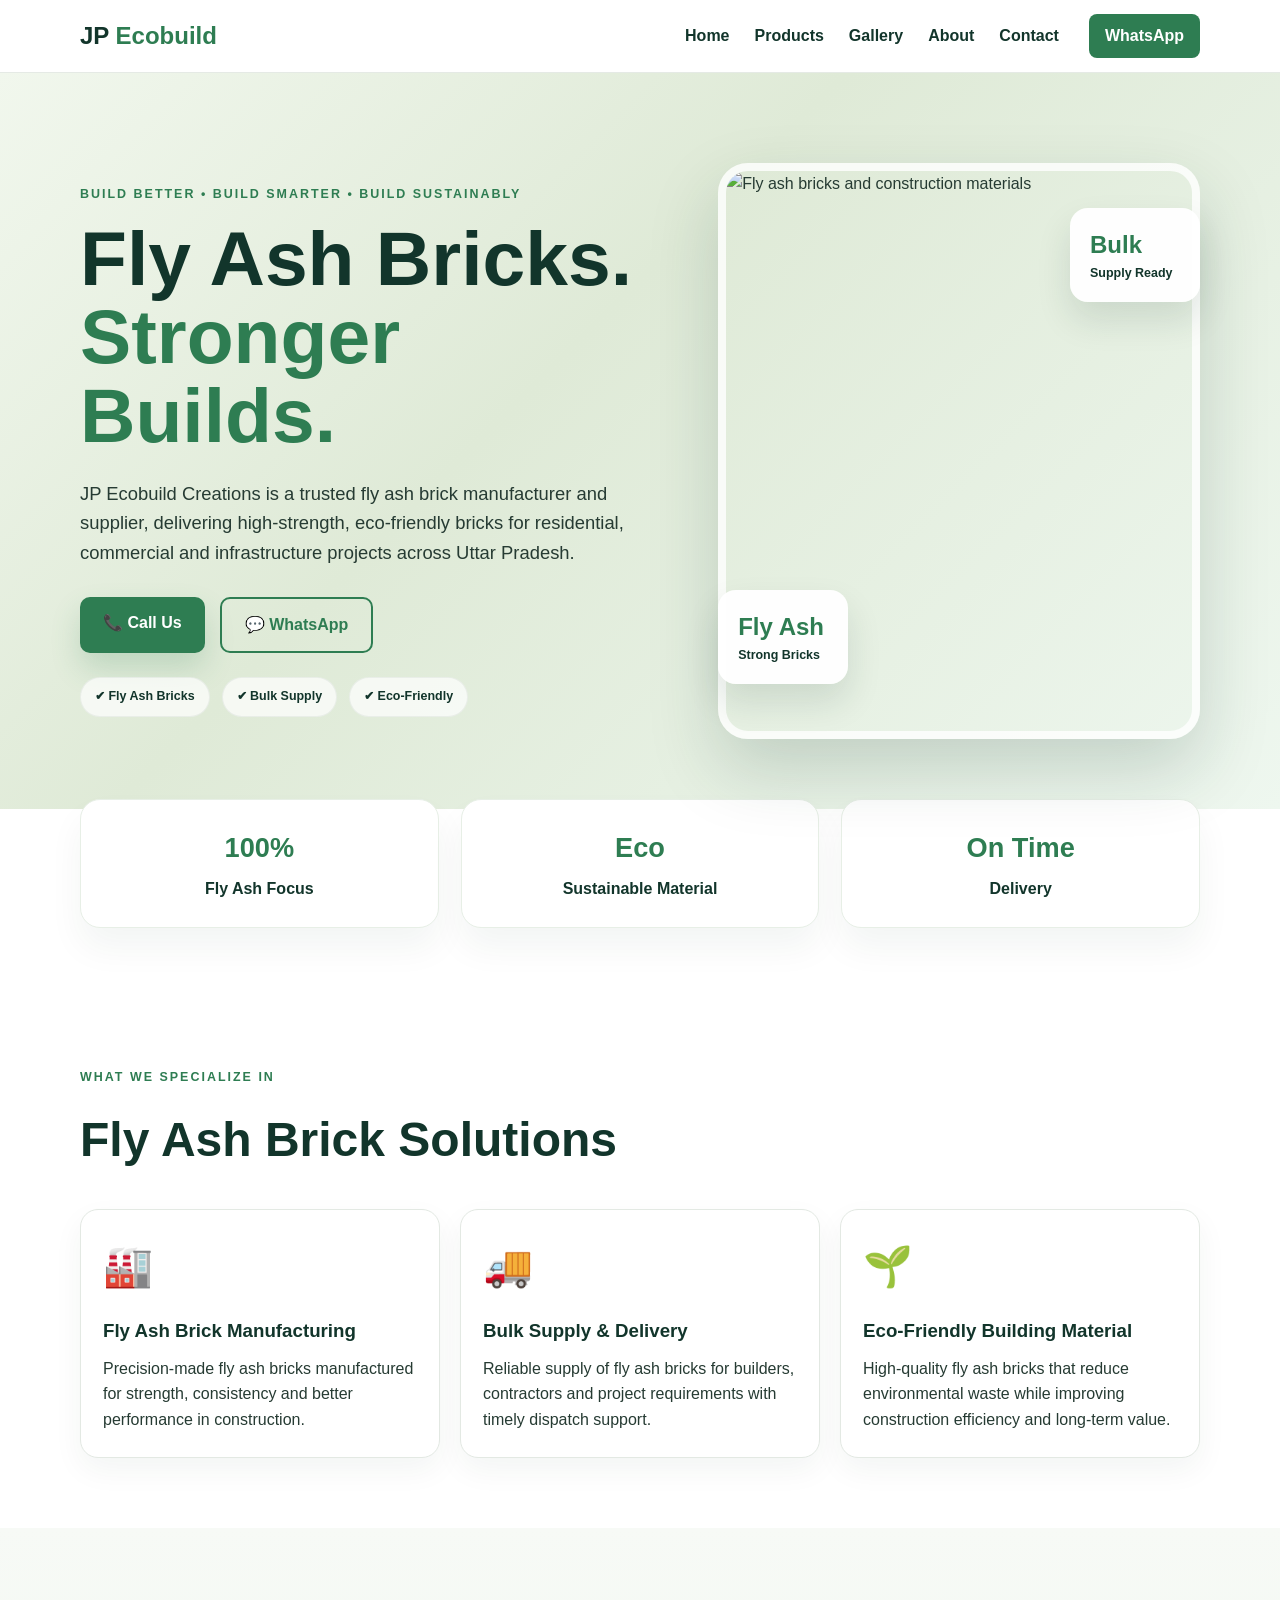
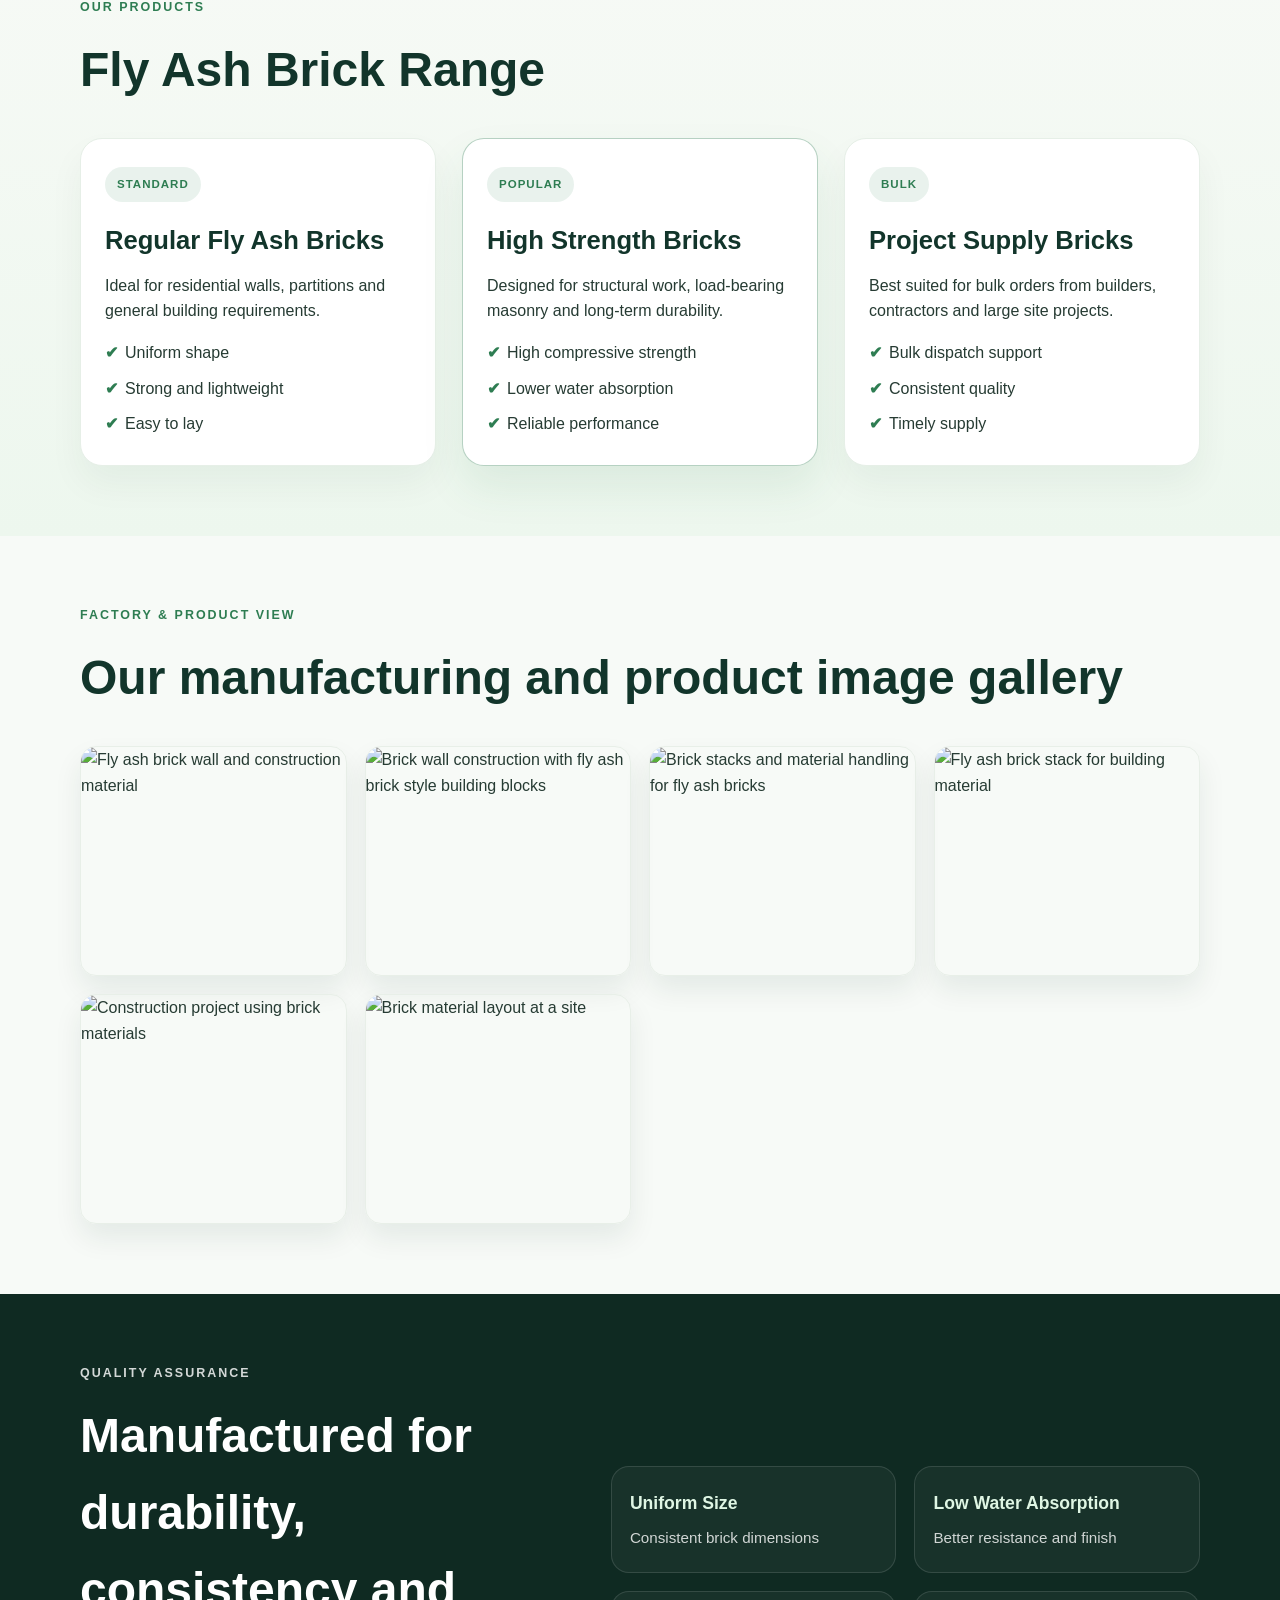
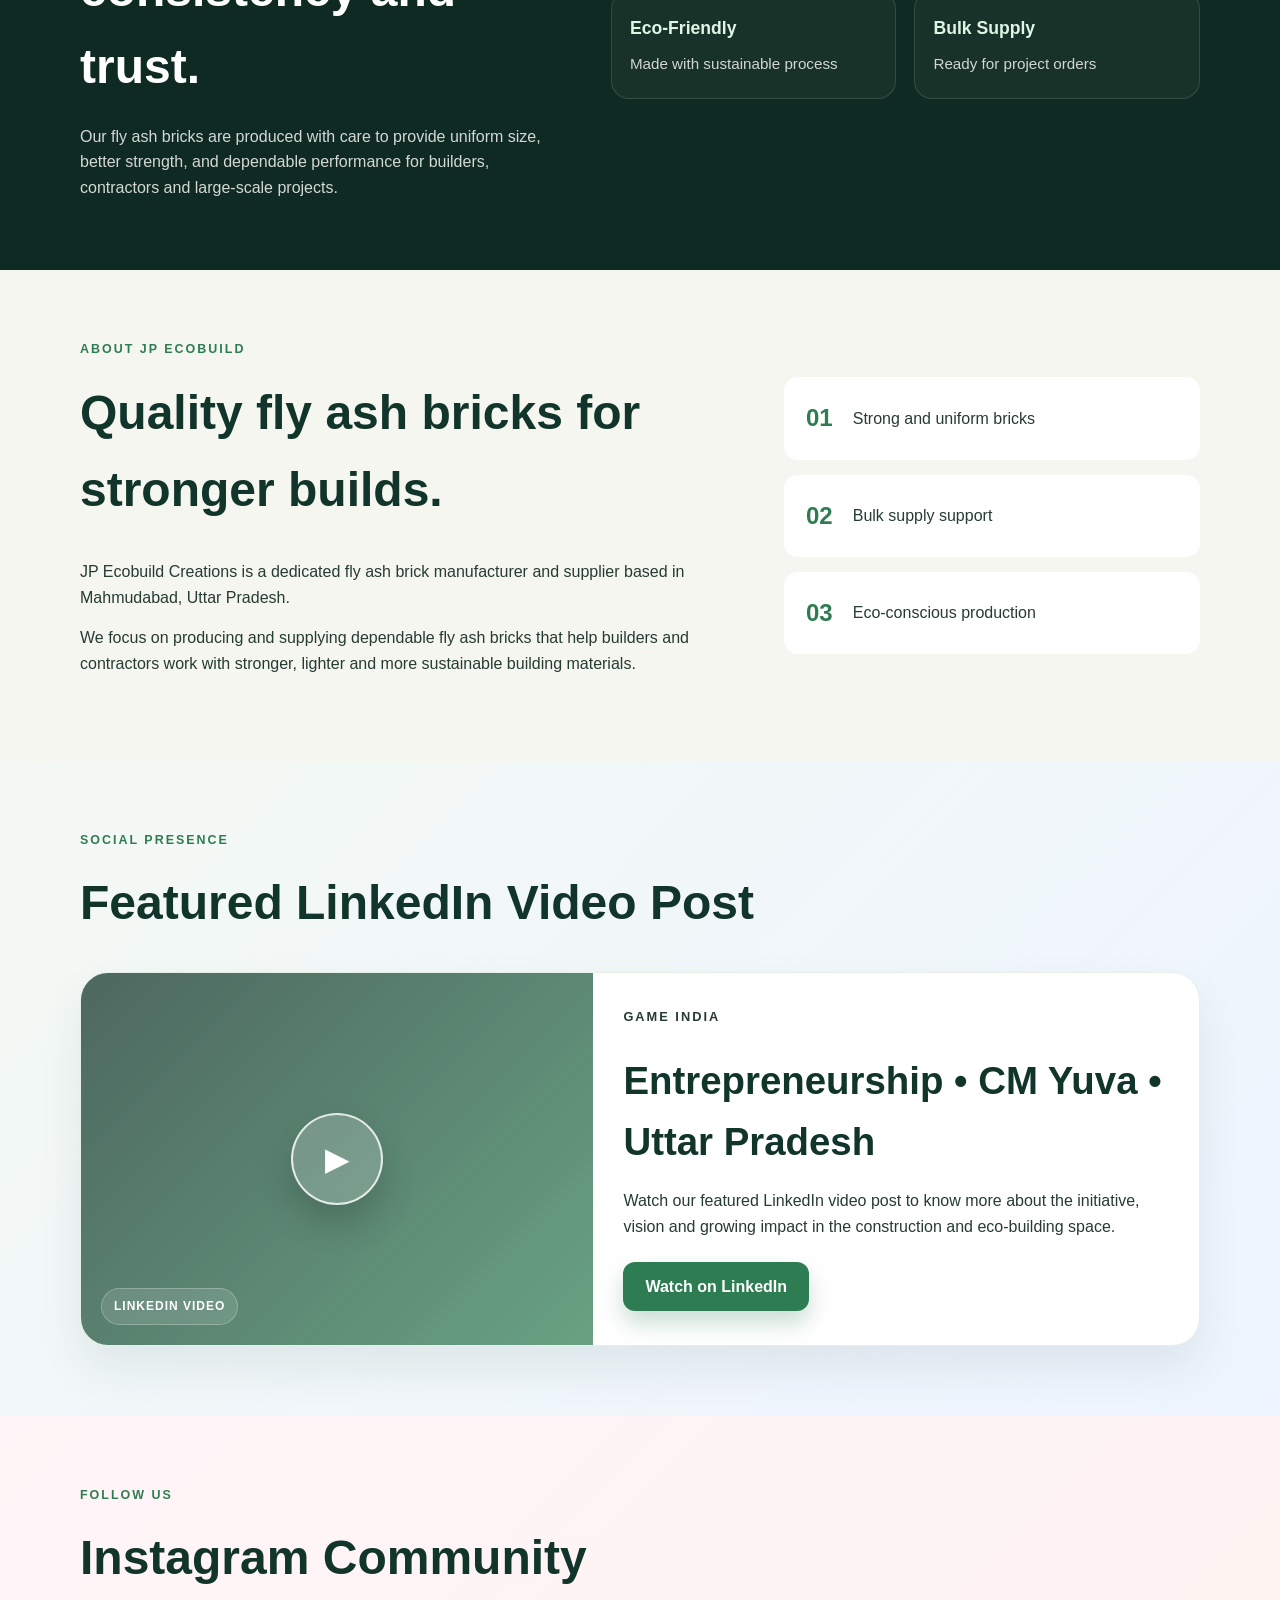
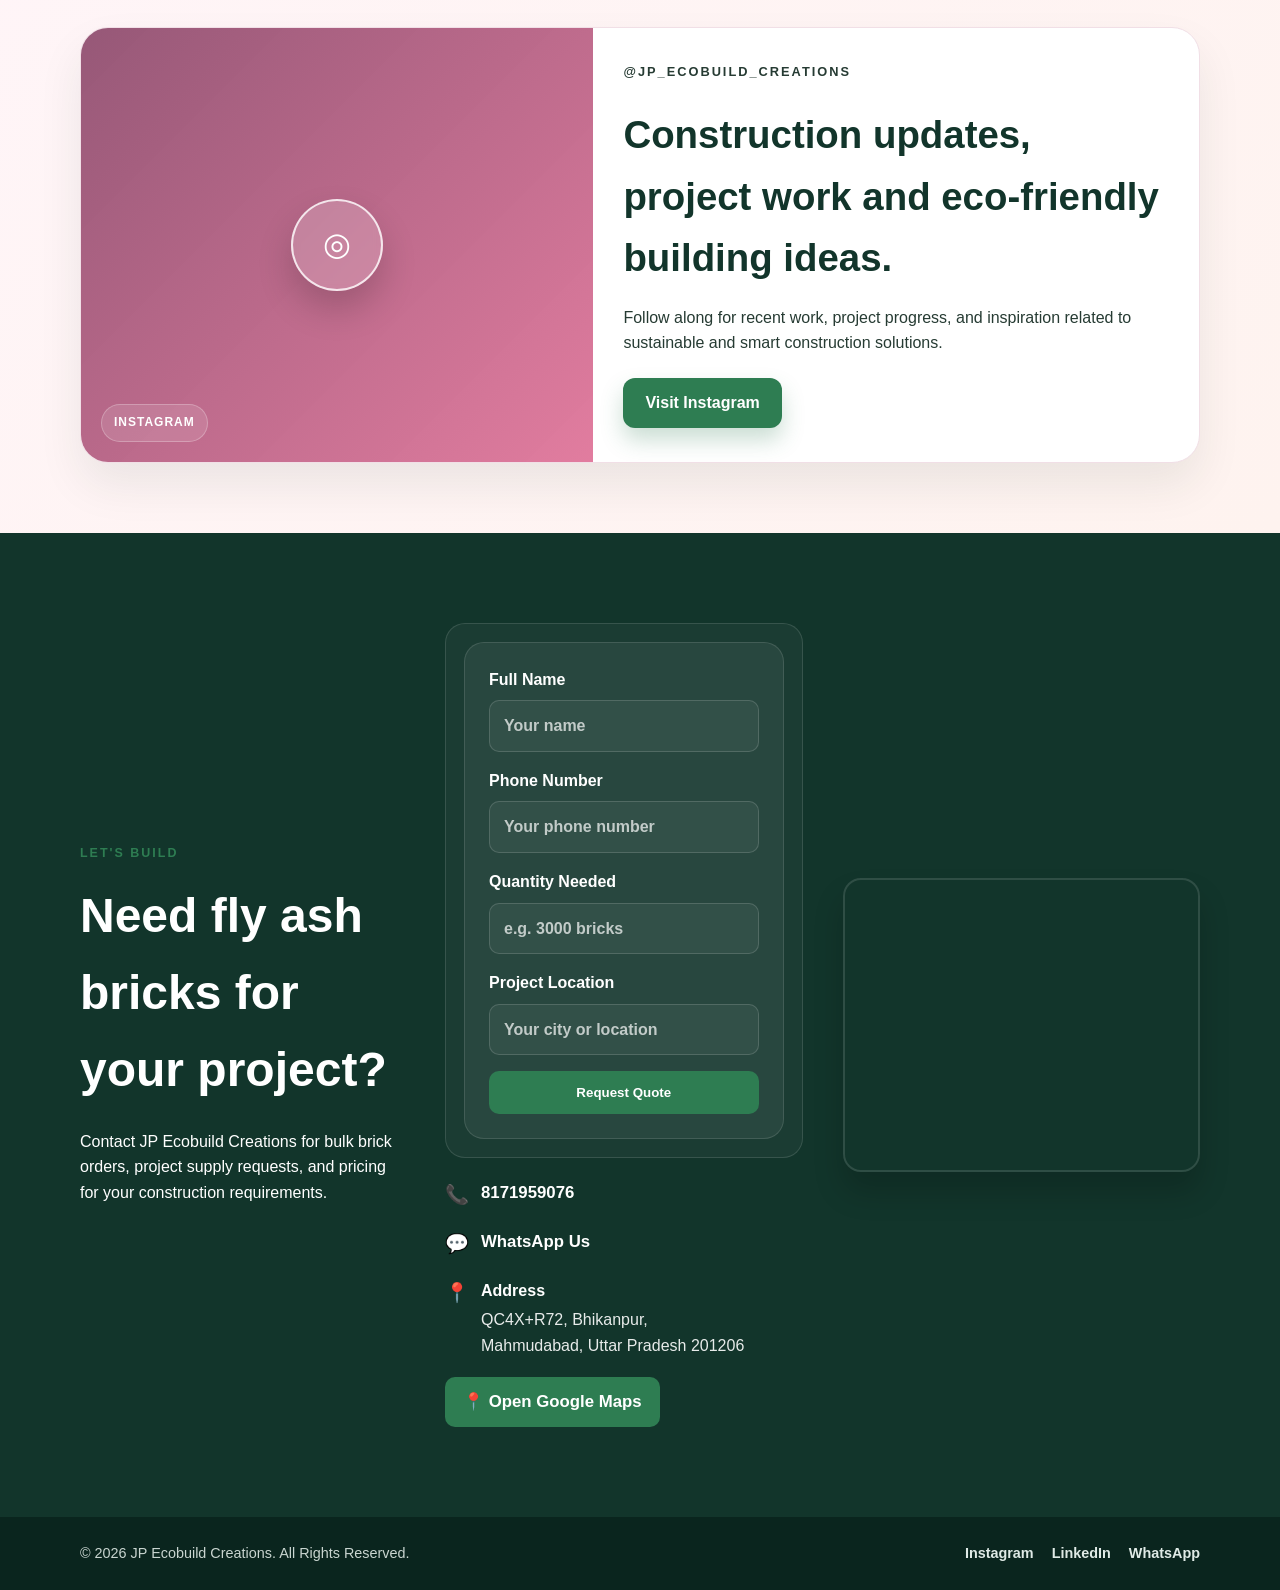
==== index.html @ 518bb891 "Update index.html and style.css for content and layout improvements" ====
<!DOCTYPE html>
<html lang="en">
<head>
  <meta charset="UTF-8">
  <meta name="viewport" content="width=device-width, initial-scale=1.0">

  <title>JP Ecobuild Creations | Fly Ash Brick Manufacturer & Supplier</title>

  <meta
    name="description"
    content="JP Ecobuild Creations is a trusted fly ash brick manufacturer and supplier in Uttar Pradesh, delivering high-quality eco-friendly bricks for construction projects."
  >

  <link rel="stylesheet" href="style.css">
</head>

<body>

  <!-- HEADER -->
  <header class="header">
    <div class="container nav">
      <a href="#home" class="logo">
        JP <span>Ecobuild</span>
      </a>

      <nav>
        <a href="#home">Home</a>
        <a href="#products">Products</a>
        <a href="#gallery">Gallery</a>
        <a href="#about">About</a>
        <a href="#contact">Contact</a>
      </nav>

      <a href="https://wa.me/918171959076" class="whatsapp" target="_blank">
        WhatsApp
      </a>
    </div>
  </header>

  <!-- HERO -->
  <section id="home" class="hero">
    <div class="container hero-content">
      <div class="hero-text">
        <p class="eyebrow">BUILD BETTER • BUILD SMARTER • BUILD SUSTAINABLY</p>

        <h1>
          Fly Ash Bricks.
          <span>Stronger Builds.</span>
        </h1>

        <p class="description">
          JP Ecobuild Creations is a trusted fly ash brick manufacturer and supplier,
          delivering high-strength, eco-friendly bricks for residential, commercial and
          infrastructure projects across Uttar Pradesh.
        </p>

        <div class="buttons">
          <a href="tel:+918171959076" class="btn">📞 Call Us</a>
          <a href="https://wa.me/918171959076" class="btn outline" target="_blank">💬 WhatsApp</a>
        </div>

        <div class="hero-badges">
          <span>✔ Fly Ash Bricks</span>
          <span>✔ Bulk Supply</span>
          <span>✔ Eco-Friendly</span>
        </div>
      </div>

      <div class="hero-visual">
        <div class="hero-image-card">
          <img src="https://images.unsplash.com/photo-1504307651254-35680f356dfd?auto=format&fit=crop&w=900&q=80" alt="Fly ash bricks and construction materials">
        </div>

        <div class="floating-box box-one">
          <strong>Fly Ash</strong>
          <span>Strong Bricks</span>
        </div>

        <div class="floating-box box-two">
          <strong>Bulk</strong>
          <span>Supply Ready</span>
        </div>
      </div>
    </div>
  </section>

  <!-- TRUST -->
  <section class="section trust-section">
    <div class="container trust-grid">
      <div class="trust-card">
        <strong>100%</strong>
        <span>Fly Ash Focus</span>
      </div>
      <div class="trust-card">
        <strong>Eco</strong>
        <span>Sustainable Material</span>
      </div>
      <div class="trust-card">
        <strong>On Time</strong>
        <span>Delivery</span>
      </div>
    </div>
  </section>

  <!-- SERVICES -->
  <section id="services" class="section">
    <div class="container">
      <p class="eyebrow">WHAT WE SPECIALIZE IN</p>
      <h2>Fly Ash Brick Solutions</h2>

      <div class="services">
        <div class="service-card">
          <div class="icon">🏭</div>
          <h3>Fly Ash Brick Manufacturing</h3>
          <p>
            Precision-made fly ash bricks manufactured for strength, consistency and
            better performance in construction.
          </p>
        </div>

        <div class="service-card">
          <div class="icon">🚚</div>
          <h3>Bulk Supply & Delivery</h3>
          <p>
            Reliable supply of fly ash bricks for builders, contractors and project
            requirements with timely dispatch support.
          </p>
        </div>

        <div class="service-card">
          <div class="icon">🌱</div>
          <h3>Eco-Friendly Building Material</h3>
          <p>
            High-quality fly ash bricks that reduce environmental waste while improving
            construction efficiency and long-term value.
          </p>
        </div>
      </div>
    </div>
  </section>

  <!-- PRODUCTS -->
  <section id="products" class="section products-section">
    <div class="container">
      <p class="eyebrow">OUR PRODUCTS</p>
      <h2>Fly Ash Brick Range</h2>

      <div class="product-grid">
        <div class="product-card">
          <div class="product-badge">Standard</div>
          <h3>Regular Fly Ash Bricks</h3>
          <p>
            Ideal for residential walls, partitions and general building requirements.
          </p>
          <ul>
            <li>Uniform shape</li>
            <li>Strong and lightweight</li>
            <li>Easy to lay</li>
          </ul>
        </div>

        <div class="product-card highlight">
          <div class="product-badge">Popular</div>
          <h3>High Strength Bricks</h3>
          <p>
            Designed for structural work, load-bearing masonry and long-term durability.
          </p>
          <ul>
            <li>High compressive strength</li>
            <li>Lower water absorption</li>
            <li>Reliable performance</li>
          </ul>
        </div>

        <div class="product-card">
          <div class="product-badge">Bulk</div>
          <h3>Project Supply Bricks</h3>
          <p>
            Best suited for bulk orders from builders, contractors and large site projects.
          </p>
          <ul>
            <li>Bulk dispatch support</li>
            <li>Consistent quality</li>
            <li>Timely supply</li>
          </ul>
        </div>
      </div>
    </div>
  </section>

  <!-- FACTORY GALLERY -->
  <section id="gallery" class="section gallery-section">
    <div class="container">
      <p class="eyebrow">FACTORY & PRODUCT VIEW</p>
      <h2>Our manufacturing and product image gallery</h2>

      <div class="gallery-grid">
        <img src="https://images.unsplash.com/photo-1504307651254-35680f356dfd?auto=format&fit=crop&w=900&q=80" alt="Fly ash brick wall and construction material">
        <img src="https://images.unsplash.com/photo-1512917774080-9991f1c4c750?auto=format&fit=crop&w=900&q=80" alt="Brick wall construction with fly ash brick style building blocks">
        <img src="https://images.unsplash.com/photo-1523217582562-09d0def993a6?auto=format&fit=crop&w=900&q=80" alt="Brick stacks and material handling for fly ash bricks">
        <img src="https://images.unsplash.com/photo-1590490360182-c33d57733427?auto=format&fit=crop&w=900&q=80" alt="Fly ash brick stack for building material">
        <img src="https://images.unsplash.com/photo-1522202176988-66273c2fd55f?auto=format&fit=crop&w=900&q=80" alt="Construction project using brick materials">
        <img src="https://images.unsplash.com/photo-1489515217757-5fd1be406fef?auto=format&fit=crop&w=900&q=80" alt="Brick material layout at a site">
      </div>
    </div>
  </section>

  <!-- QUALITY -->
  <section class="section quality-section">
    <div class="container quality-wrap">
      <div class="quality-copy">
        <p class="eyebrow">QUALITY ASSURANCE</p>
        <h2>Manufactured for durability, consistency and trust.</h2>
        <p>
          Our fly ash bricks are produced with care to provide uniform size, better strength,
          and dependable performance for builders, contractors and large-scale projects.
        </p>
      </div>

      <div class="quality-grid">
        <div class="quality-card">
          <strong>Uniform Size</strong>
          <span>Consistent brick dimensions</span>
        </div>
        <div class="quality-card">
          <strong>Low Water Absorption</strong>
          <span>Better resistance and finish</span>
        </div>
        <div class="quality-card">
          <strong>Eco-Friendly</strong>
          <span>Made with sustainable process</span>
        </div>
        <div class="quality-card">
          <strong>Bulk Supply</strong>
          <span>Ready for project orders</span>
        </div>
      </div>
    </div>
  </section>

  <!-- ABOUT -->
  <section id="about" class="section about">
    <div class="container about-grid">
      <div>
        <p class="eyebrow">ABOUT JP ECOBUILD</p>
        <h2>Quality fly ash bricks for stronger builds.</h2>
        <p>
          JP Ecobuild Creations is a dedicated fly ash brick manufacturer and supplier
          based in Mahmudabad, Uttar Pradesh.
        </p>

        <p>
          We focus on producing and supplying dependable fly ash bricks that help
          builders and contractors work with stronger, lighter and more sustainable
          building materials.
        </p>
      </div>

      <div class="features">
        <div>
          <strong>01</strong>
          <span>Strong and uniform bricks</span>
        </div>

        <div>
          <strong>02</strong>
          <span>Bulk supply support</span>
        </div>

        <div>
          <strong>03</strong>
          <span>Eco-conscious production</span>
        </div>
      </div>
    </div>
  </section>

  <!-- FEATURED POSTS -->
  <section class="section feature-post">
    <div class="container">
      <p class="eyebrow">SOCIAL PRESENCE</p>
      <h2>Featured LinkedIn Video Post</h2>

      <div class="post-card">
        <div class="post-media">
          <div class="play-button">▶</div>
          <span>LinkedIn Video</span>
        </div>

        <div class="post-content">
          <p class="post-tag">Game India</p>
          <h3>Entrepreneurship • CM Yuva • Uttar Pradesh</h3>
          <p>
            Watch our featured LinkedIn video post to know more about the initiative,
            vision and growing impact in the construction and eco-building space.
          </p>
          <a href="https://www.linkedin.com/posts/game-india_entrepreneurship-cmyuva-uttarpradesh-activity-7354021121257582593-UkuP" target="_blank" class="post-link">
            Watch on LinkedIn
          </a>
        </div>
      </div>
    </div>
  </section>

  <section class="section instagram-feature">
    <div class="container">
      <p class="eyebrow">FOLLOW US</p>
      <h2>Instagram Community</h2>

      <div class="post-card instagram-card">
        <div class="post-media instagram-media">
          <div class="play-button">◎</div>
          <span>Instagram</span>
        </div>

        <div class="post-content">
          <p class="post-tag">@jp_ecobuild_creations</p>
          <h3>Construction updates, project work and eco-friendly building ideas.</h3>
          <p>
            Follow along for recent work, project progress, and inspiration related to
            sustainable and smart construction solutions.
          </p>
          <a href="https://www.instagram.com/jp_ecobuild_creations/" target="_blank" class="post-link">
            Visit Instagram
          </a>
        </div>
      </div>
    </div>
  </section>

  <!-- CONTACT -->
  <section id="contact" class="contact">
    <div class="container contact-grid">
      <div>
        <p class="eyebrow">LET'S BUILD</p>
        <h2>Need fly ash bricks for your project?</h2>
        <p>
          Contact JP Ecobuild Creations for bulk brick orders, project supply requests,
          and pricing for your construction requirements.
        </p>
      </div>

      <div class="contact-info-stack">
        <div class="contact-form-wrap">
          <form class="quote-form" action="https://wa.me/918171959076" method="get" target="_blank">
            <label>
              Full Name
              <input type="text" name="text" placeholder="Your name" required>
            </label>

            <label>
              Phone Number
              <input type="tel" name="phone" placeholder="Your phone number" required>
            </label>

            <label>
              Quantity Needed
              <input type="text" name="text" placeholder="e.g. 3000 bricks" required>
            </label>

            <label>
              Project Location
              <input type="text" name="text" placeholder="Your city or location">
            </label>

            <button type="submit" class="form-btn">Request Quote</button>
          </form>
        </div>

        <div class="contact-details">
          <div class="info-row">
            <span>📞</span>
            <a href="tel:+918171959076">8171959076</a>
          </div>

          <div class="info-row">
            <span>💬</span>
            <a href="https://wa.me/918171959076" target="_blank">WhatsApp Us</a>
          </div>

          <div class="info-row address-row">
            <span>📍</span>
            <div>
              <strong>Address</strong>
              <p>
                QC4X+R72, Bhikanpur,<br>
                Mahmudabad, Uttar Pradesh 201206
              </p>
            </div>
          </div>

          <a class="map-btn" href="https://maps.google.com/?q=QC4X+R72,+Bhikanpur,+Mahmudabad,+Uttar+Pradesh+201206" target="_blank">
            📍 Open Google Maps
          </a>
        </div>
      </div>

      <div class="map-card">
        <iframe
          src="https://www.google.com/maps?q=QC4X+R72,+Bhikanpur,+Mahmudabad,+Uttar+Pradesh+201206&output=embed"
          loading="lazy"
          referrerpolicy="no-referrer-when-downgrade"
          allowfullscreen>
        </iframe>
      </div>
    </div>
  </section>

  <!-- FOOTER -->
  <footer>
    <div class="container footer-content">
      <p>© 2026 JP Ecobuild Creations. All Rights Reserved.</p>

      <div class="footer-socials">
        <a href="https://www.instagram.com/jp_ecobuild_creations/" target="_blank" aria-label="Instagram">Instagram</a>
        <a href="https://www.linkedin.com/posts/game-india_entrepreneurship-cmyuva-uttarpradesh-activity-7354021121257582593-UkuP" target="_blank" aria-label="LinkedIn">LinkedIn</a>
        <a href="https://wa.me/918171959076" target="_blank" aria-label="WhatsApp">WhatsApp</a>
      </div>
    </div>
  </footer>

</body>
</html>
---- style.css ----
* {
  margin: 0;
  padding: 0;
  box-sizing: border-box;
}

:root {
  --dark: #12352b;
  --green: #2e7d52;
  --light-green: #a7d46f;
  --cream: #f5f6ef;
  --white: #ffffff;
  --text: #263b33;
}

html {
  scroll-behavior: smooth;
}

body {
  font-family: Arial, Helvetica, sans-serif;
  color: var(--text);
  line-height: 1.6;
  background: var(--white);
}

.container {
  width: 92%;
  max-width: 1120px;
  margin: auto;
}

.section {
  padding: 70px 0;
}

.eyebrow {
  color: var(--green);
  font-size: 0.78rem;
  font-weight: 800;
  letter-spacing: 2px;
  margin-bottom: 14px;
}

h2 {
  color: var(--dark);
  font-size: clamp(2rem, 4vw, 3rem);
  margin-bottom: 30px;
}

/* HEADER */

.header {
  position: sticky;
  top: 0;
  z-index: 1000;
  background: rgba(255,255,255,0.97);
  border-bottom: 1px solid #e5eae5;
}

.nav {
  min-height: 72px;
  display: flex;
  align-items: center;
  gap: 30px;
}

.logo {
  margin-right: auto;
  text-decoration: none;
  color: var(--dark);
  font-size: 1.5rem;
  font-weight: 800;
}

.logo span {
  color: var(--green);
}

nav {
  display: flex;
  gap: 25px;
}

nav a {
  text-decoration: none;
  color: var(--dark);
  font-weight: 600;
}

nav a:hover {
  color: var(--green);
}

.whatsapp {
  background: var(--green);
  color: white;
  text-decoration: none;
  padding: 9px 16px;
  border-radius: 8px;
  font-weight: bold;
}

/* HERO */

.hero {
  padding: 90px 0 70px;
  background: linear-gradient(135deg, #f1f7ed, #dfead7 42%, #eef7ef);
}

.hero-content {
  display: grid;
  grid-template-columns: 1.2fr 1fr;
  gap: 60px;
  align-items: center;
}

.hero-text {
  max-width: 640px;
}

.hero h1 {
  color: var(--dark);
  font-size: clamp(2.8rem, 6vw, 5.3rem);
  line-height: 1.02;
  margin-bottom: 25px;
}

.hero h1 span {
  display: block;
  color: var(--green);
}

.description {
  max-width: 650px;
  font-size: 1.15rem;
  margin-bottom: 30px;
}

.buttons {
  display: flex;
  gap: 15px;
  flex-wrap: wrap;
  margin-bottom: 24px;
}

.btn {
  display: inline-block;
  padding: 13px 23px;
  background: var(--green);
  color: white;
  text-decoration: none;
  border-radius: 10px;
  font-weight: bold;
  transition: transform 0.2s ease, box-shadow 0.2s ease;
  box-shadow: 0 15px 30px rgba(46,125,82,0.2);
}

.btn:hover {
  transform: translateY(-2px);
  opacity: 0.96;
}

.btn.outline {
  background: transparent;
  color: var(--green);
  border: 2px solid var(--green);
  box-shadow: none;
}

.hero-badges {
  display: flex;
  flex-wrap: wrap;
  gap: 12px;
}

.hero-badges span {
  background: rgba(255,255,255,0.7);
  border: 1px solid rgba(18,53,43,0.06);
  color: var(--dark);
  padding: 9px 14px;
  border-radius: 999px;
  font-size: 0.78rem;
  font-weight: 700;
}

.hero-visual {
  position: relative;
  display: flex;
  justify-content: center;
  align-items: center;
}

.hero-image-card {
  width: min(100%, 520px);
  border-radius: 30px;
  overflow: hidden;
  box-shadow: 0 30px 70px rgba(18,53,43,0.18);
  border: 8px solid rgba(255,255,255,0.8);
}

.hero-image-card img {
  width: 100%;
  height: 560px;
  object-fit: cover;
  display: block;
}

.floating-box {
  position: absolute;
  background: rgba(255,255,255,0.96);
  border-radius: 18px;
  box-shadow: 0 18px 35px rgba(18,53,43,0.12);
  padding: 18px 20px;
  display: flex;
  flex-direction: column;
  min-width: 130px;
}

.floating-box strong {
  color: var(--green);
  font-size: 1.5rem;
}

.floating-box span {
  color: var(--dark);
  font-size: 0.78rem;
  font-weight: 700;
}

.box-one {
  left: 0;
  bottom: 55px;
}

.box-two {
  right: 0;
  top: 45px;
}

/* TRUST */

.trust-section {
  padding-top: 0;
  margin-top: -10px;
}

.trust-grid {
  display: grid;
  grid-template-columns: repeat(3, 1fr);
  gap: 22px;
}

.trust-card {
  background: white;
  border-radius: 20px;
  padding: 26px 20px;
  border: 1px solid #e7efe6;
  box-shadow: 0 20px 35px rgba(18,53,43,0.05);
  text-align: center;
}

.trust-card strong {
  display: block;
  font-size: 1.7rem;
  color: var(--green);
  margin-bottom: 6px;
}

.trust-card span {
  color: var(--dark);
  font-weight: 600;
}

/* SERVICES */

.services {
  display: grid;
  grid-template-columns: repeat(3, 1fr);
  gap: 20px;
}

.service-card {
  padding: 24px 22px;
  border: 1px solid #e3e9e3;
  border-radius: 18px;
  background: white;
  box-shadow: 0 12px 30px rgba(18,53,43,0.05);
}

.icon {
  font-size: 2.5rem;
  margin-bottom: 18px;
}

.service-card h3 {
  color: var(--dark);
  margin-bottom: 10px;
}

/* PRODUCTS */

.products-section {
  background: linear-gradient(180deg, #f7faf6 0%, #edf7ee 100%);
}

.product-grid {
  display: grid;
  grid-template-columns: repeat(3, 1fr);
  gap: 26px;
}

.product-card {
  position: relative;
  background: white;
  border: 1px solid #e6efe7;
  border-radius: 22px;
  padding: 28px 24px;
  box-shadow: 0 18px 35px rgba(18,53,43,0.05);
}

.product-card.highlight {
  border-color: rgba(46,125,82,0.35);
  box-shadow: 0 22px 42px rgba(46,125,82,0.10);
}

.product-badge {
  display: inline-block;
  background: rgba(46,125,82,0.1);
  color: var(--green);
  font-size: 0.72rem;
  font-weight: 800;
  letter-spacing: 1px;
  text-transform: uppercase;
  padding: 8px 12px;
  border-radius: 999px;
  margin-bottom: 18px;
}

.product-card h3 {
  color: var(--dark);
  margin-bottom: 12px;
  font-size: 1.6rem;
}

.product-card p {
  margin-bottom: 16px;
}

.product-card ul {
  list-style: none;
  padding: 0;
  margin: 0;
  display: grid;
  gap: 10px;
}

.product-card li {
  position: relative;
  padding-left: 20px;
  color: var(--text);
}

.product-card li::before {
  content: "✔";
  position: absolute;
  left: 0;
  color: var(--green);
  font-weight: 700;
}

/* GALLERY */

.gallery-section {
  background: #f7faf7;
}

.gallery-grid {
  display: grid;
  grid-template-columns: repeat(4, 1fr);
  gap: 18px;
}

.gallery-grid img {
  width: 100%;
  height: 230px;
  object-fit: cover;
  border-radius: 16px;
  box-shadow: 0 14px 28px rgba(18,53,43,0.08);
  border: 1px solid #e8efe8;
}

/* QUALITY ASSURANCE */

.quality-section {
  background: #0f2a22;
  color: white;
}

.quality-wrap {
  display: grid;
  grid-template-columns: 1fr 1.2fr;
  gap: 40px;
  align-items: center;
}

.quality-copy h2 {
  color: white;
  margin-bottom: 18px;
}

.quality-copy p {
  color: rgba(255,255,255,0.82);
}

.quality-grid {
  display: grid;
  grid-template-columns: repeat(2, 1fr);
  gap: 18px;
}

.quality-card {
  background: rgba(255,255,255,0.04);
  border: 1px solid rgba(255,255,255,0.12);
  border-radius: 18px;
  padding: 22px 18px;
}

.quality-card strong {
  display: block;
  margin-bottom: 8px;
  color: #dff6e4;
  font-size: 1.1rem;
}

.quality-card span {
  color: rgba(255,255,255,0.8);
  font-size: 0.95rem;
}

/* ABOUT */

.about {
  background: var(--cream);
}

.about-grid {
  display: grid;
  grid-template-columns: 1.2fr 0.8fr;
  gap: 80px;
  align-items: center;
}

.about p {
  margin-bottom: 15px;
}

.features {
  display: grid;
  gap: 15px;
}

.features div {
  display: flex;
  align-items: center;
  gap: 20px;
  background: white;
  padding: 22px;
  border-radius: 14px;
}

.features strong {
  font-size: 1.5rem;
  color: var(--green);
}

/* CONTACT */

.contact {
  padding: 90px 0;
  background: var(--dark);
  color: white;
}

.contact h2 {
  color: white;
  font-size: clamp(2rem, 4vw, 3rem);
  margin-bottom: 20px;
}

.contact-grid {
  display: grid;
  grid-template-columns: 1fr 1.1fr 1.1fr;
  gap: 40px;
  align-items: center;
}

.contact-info-stack {
  display: grid;
  gap: 22px;
}

.contact-form-wrap {
  background: rgba(255,255,255,0.04);
  border: 1px solid rgba(255,255,255,0.12);
  border-radius: 20px;
  padding: 18px;
}

.quote-form {
  display: grid;
  gap: 16px;
  background: rgba(255,255,255,0.06);
  border: 1px solid rgba(255,255,255,0.12);
  padding: 24px;
  border-radius: 20px;
}

.quote-form label {
  display: grid;
  gap: 8px;
  color: white;
  font-weight: 600;
}

.quote-form input {
  width: 100%;
  padding: 12px 14px;
  border: 1px solid rgba(255,255,255,0.15);
  border-radius: 10px;
  background: rgba(255,255,255,0.05);
  color: white;
  font: inherit;
}

.quote-form input::placeholder {
  color: rgba(255,255,255,0.7);
}

.form-btn {
  border: none;
  background: var(--green);
  color: white;
  font-weight: 700;
  padding: 14px 18px;
  border-radius: 10px;
  cursor: pointer;
  transition: opacity 0.2s ease;
}

.form-btn:hover {
  opacity: 0.95;
}

.contact-details {
  display: grid;
  gap: 18px;
}

.info-row {
  display: flex;
  align-items: flex-start;
  gap: 12px;
}

.info-row span {
  font-size: 1.2rem;
}

.contact-details a {
  color: white;
  text-decoration: none;
  font-size: 1.05rem;
  font-weight: bold;
}

.address-row strong {
  display: block;
  margin-bottom: 4px;
  color: white;
}

.address-row p {
  color: rgba(255,255,255,0.9);
  line-height: 1.6;
}

.map-btn {
  display: inline-block;
  width: fit-content;
  padding: 12px 18px;
  border-radius: 10px;
  background: var(--green);
  font-weight: 700;
}

.map-card {
  width: 100%;
  border-radius: 18px;
  overflow: hidden;
  border: 2px solid rgba(255,255,255,0.12);
  box-shadow: 0 20px 30px rgba(0, 0, 0, 0.18);
}

.map-card iframe {
  width: 100%;
  height: 290px;
  border: 0;
  display: block;
}

/* SOCIAL CARD */

.feature-post {
  background: linear-gradient(135deg, #f4f9f4 0%, #edf4ff 100%);
}

.post-card {
  display: grid;
  grid-template-columns: 1.1fr 1.3fr;
  background: #ffffff;
  border: 1px solid #e7efe7;
  border-radius: 28px;
  overflow: hidden;
  box-shadow: 0 22px 45px rgba(18,53,43,0.08);
}

.post-media {
  position: relative;
  min-height: 300px;
  display: flex;
  align-items: center;
  justify-content: center;
  background: linear-gradient(135deg, rgba(18,53,43,0.75), rgba(46,125,82,0.72)), url('https://images.unsplash.com/photo-1522202176988-66273c2fd55f?auto=format&fit=crop&w=1200&q=80') center/cover no-repeat;
}

.play-button {
  width: 92px;
  height: 92px;
  border-radius: 50%;
  background: rgba(255,255,255,0.18);
  border: 2px solid rgba(255,255,255,0.8);
  display: grid;
  place-items: center;
  font-size: 2rem;
  color: white;
  backdrop-filter: blur(4px);
  box-shadow: 0 18px 35px rgba(0,0,0,0.18);
}

.post-media span {
  position: absolute;
  bottom: 20px;
  left: 20px;
  background: rgba(255,255,255,0.12);
  border: 1px solid rgba(255,255,255,0.25);
  color: white;
  padding: 8px 12px;
  border-radius: 999px;
  font-size: 0.75rem;
  letter-spacing: 1px;
  font-weight: 700;
  text-transform: uppercase;
}

.post-content {
  padding: 34px 30px;
  display: flex;
  flex-direction: column;
  justify-content: center;
}

.post-tag {
  color: var(--green);
  font-size: 0.8rem;
  font-weight: 800;
  letter-spacing: 2px;
  text-transform: uppercase;
  margin-bottom: 12px;
}

.post-content h3 {
  color: var(--dark);
  margin-bottom: 16px;
  font-size: clamp(1.8rem, 3vw, 2.5rem);
}

.post-content p {
  margin-bottom: 22px;
  color: var(--text);
}

.post-link {
  display: inline-block;
  width: fit-content;
  text-decoration: none;
  background: var(--green);
  color: #fff;
  font-weight: 700;
  padding: 12px 22px;
  border-radius: 12px;
  box-shadow: 0 12px 22px rgba(46,125,82,0.25);
}

.post-link:hover {
  opacity: 0.95;
}

.instagram-feature {
  background: linear-gradient(135deg, #fff5f8 0%, #fef3ef 100%);
}

.instagram-card {
  border-color: #f1dfe6;
}

.instagram-media {
  background: linear-gradient(135deg, rgba(115, 32, 74, 0.75), rgba(214, 74, 122, 0.72)), url('https://images.unsplash.com/photo-1524758631624-e2822e304c36?auto=format&fit=crop&w=1200&q=80') center/cover no-repeat;
}

/* FOOTER */

footer {
  background: #0a251e;
  color: #c9d5d0;
  padding: 25px 0;
  font-size: 0.9rem;
}

.footer-content {
  display: flex;
  justify-content: space-between;
  align-items: center;
  gap: 20px;
}

.footer-socials {
  display: flex;
  align-items: center;
  gap: 18px;
  flex-wrap: wrap;
}

.footer-socials a {
  color: #dfeae6;
  text-decoration: none;
  font-weight: 600;
}

.footer-socials a:hover {
  color: white;
}

/* RESPONSIVE */

@media (max-width: 800px) {
  .nav {
    flex-wrap: wrap;
    padding: 12px 0;
  }

  nav {
    order: 3;
    width: 100%;
    justify-content: center;
    gap: 18px;
  }

  .hero {
    padding: 65px 0;
  }

  .hero-content,
  .about-grid,
  .contact-grid,
  .quality-wrap {
    grid-template-columns: 1fr;
  }

  .trust-grid {
    grid-template-columns: repeat(2, 1fr);
  }

  .services,
  .product-grid,
  .gallery-grid,
  .quality-grid {
    grid-template-columns: 1fr;
  }

  .hero-image-card img {
    height: 440px;
  }

  .floating-box {
    transform: scale(0.9);
  }

  .box-one {
    left: 15px;
    bottom: 25px;
  }

  .box-two {
    right: 15px;
    top: 20px;
  }

  .post-card {
    grid-template-columns: 1fr;
  }
}

@media (max-width: 520px) {
  .whatsapp {
    display: none;
  }

  nav a {
    font-size: 0.9rem;
  }

  .hero h1 {
    font-size: 3rem;
  }

  .trust-grid,
  .quality-grid,
  .gallery-grid {
    grid-template-columns: 1fr;
  }

  .hero-image-card img {
    height: 350px;
  }

  .footer-content {
    flex-direction: column;
    text-align: center;
  }

  .footer-socials {
    justify-content: center;
  }
}
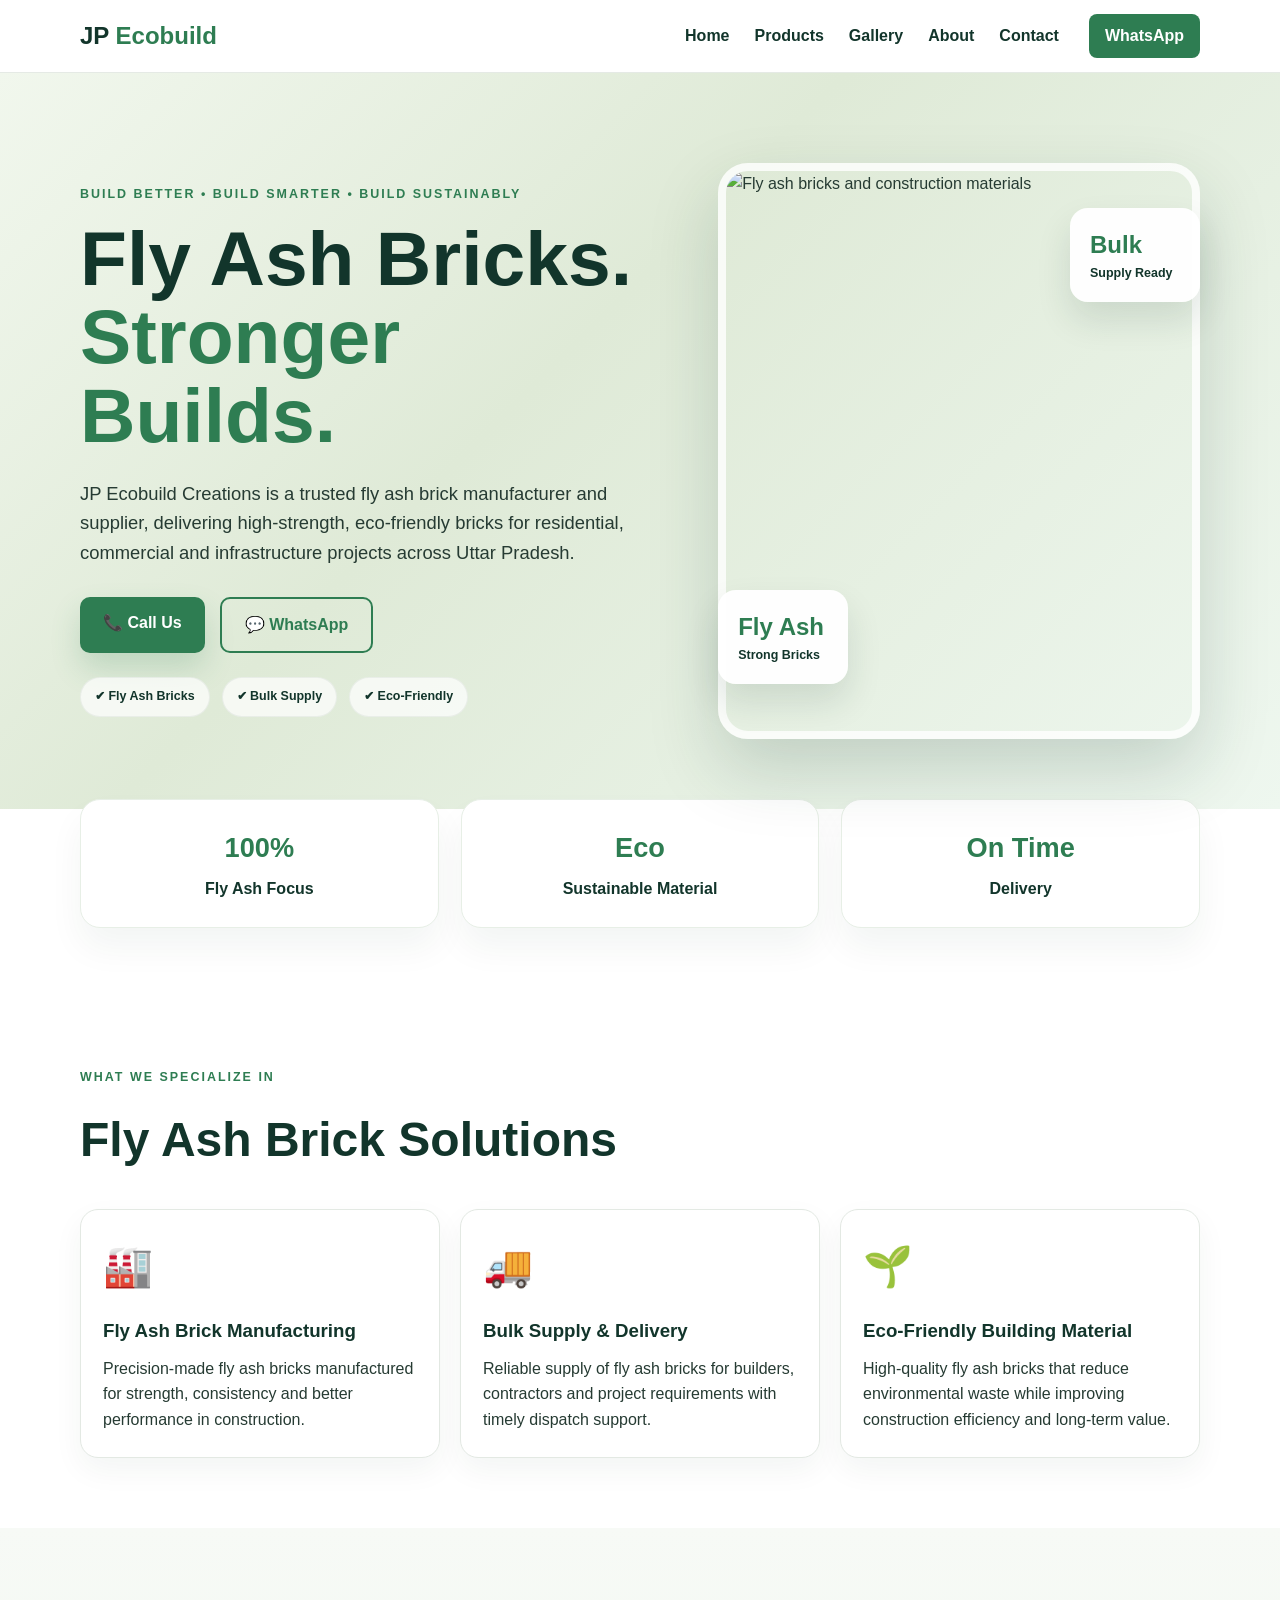
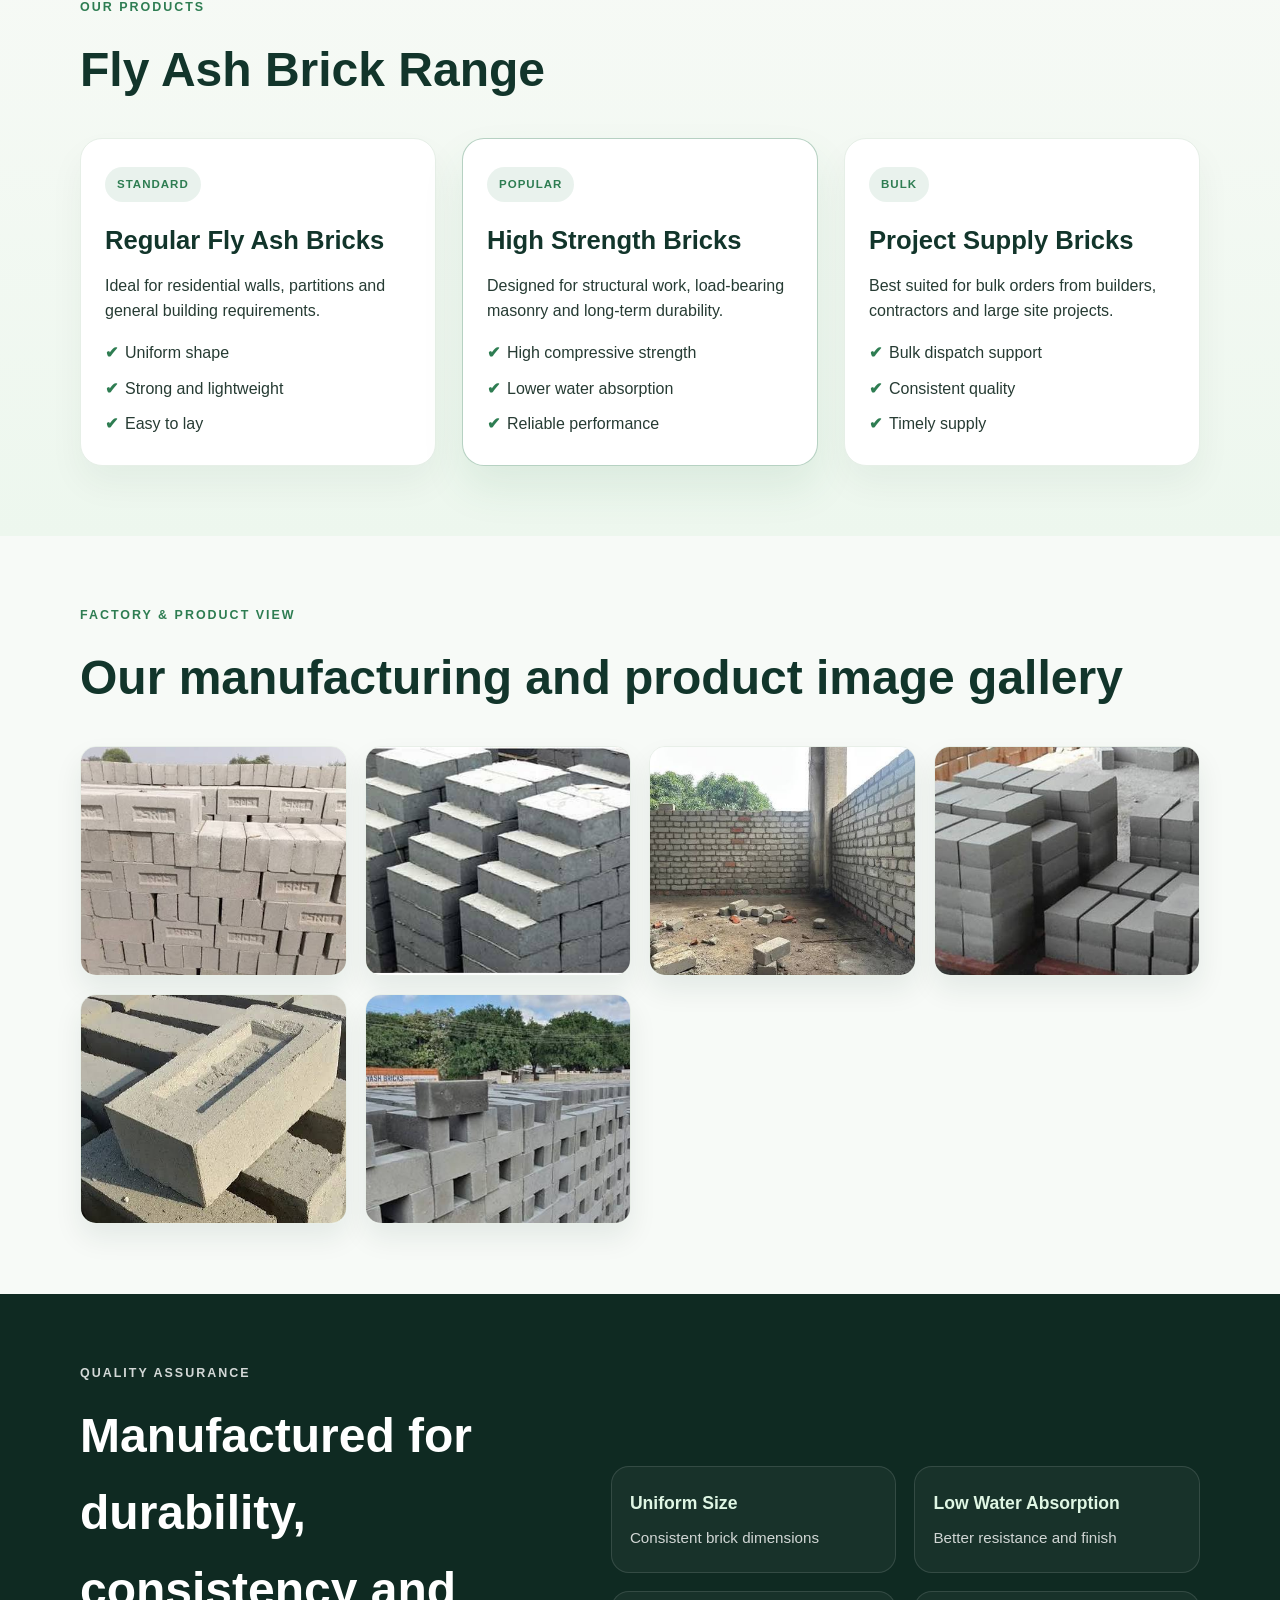
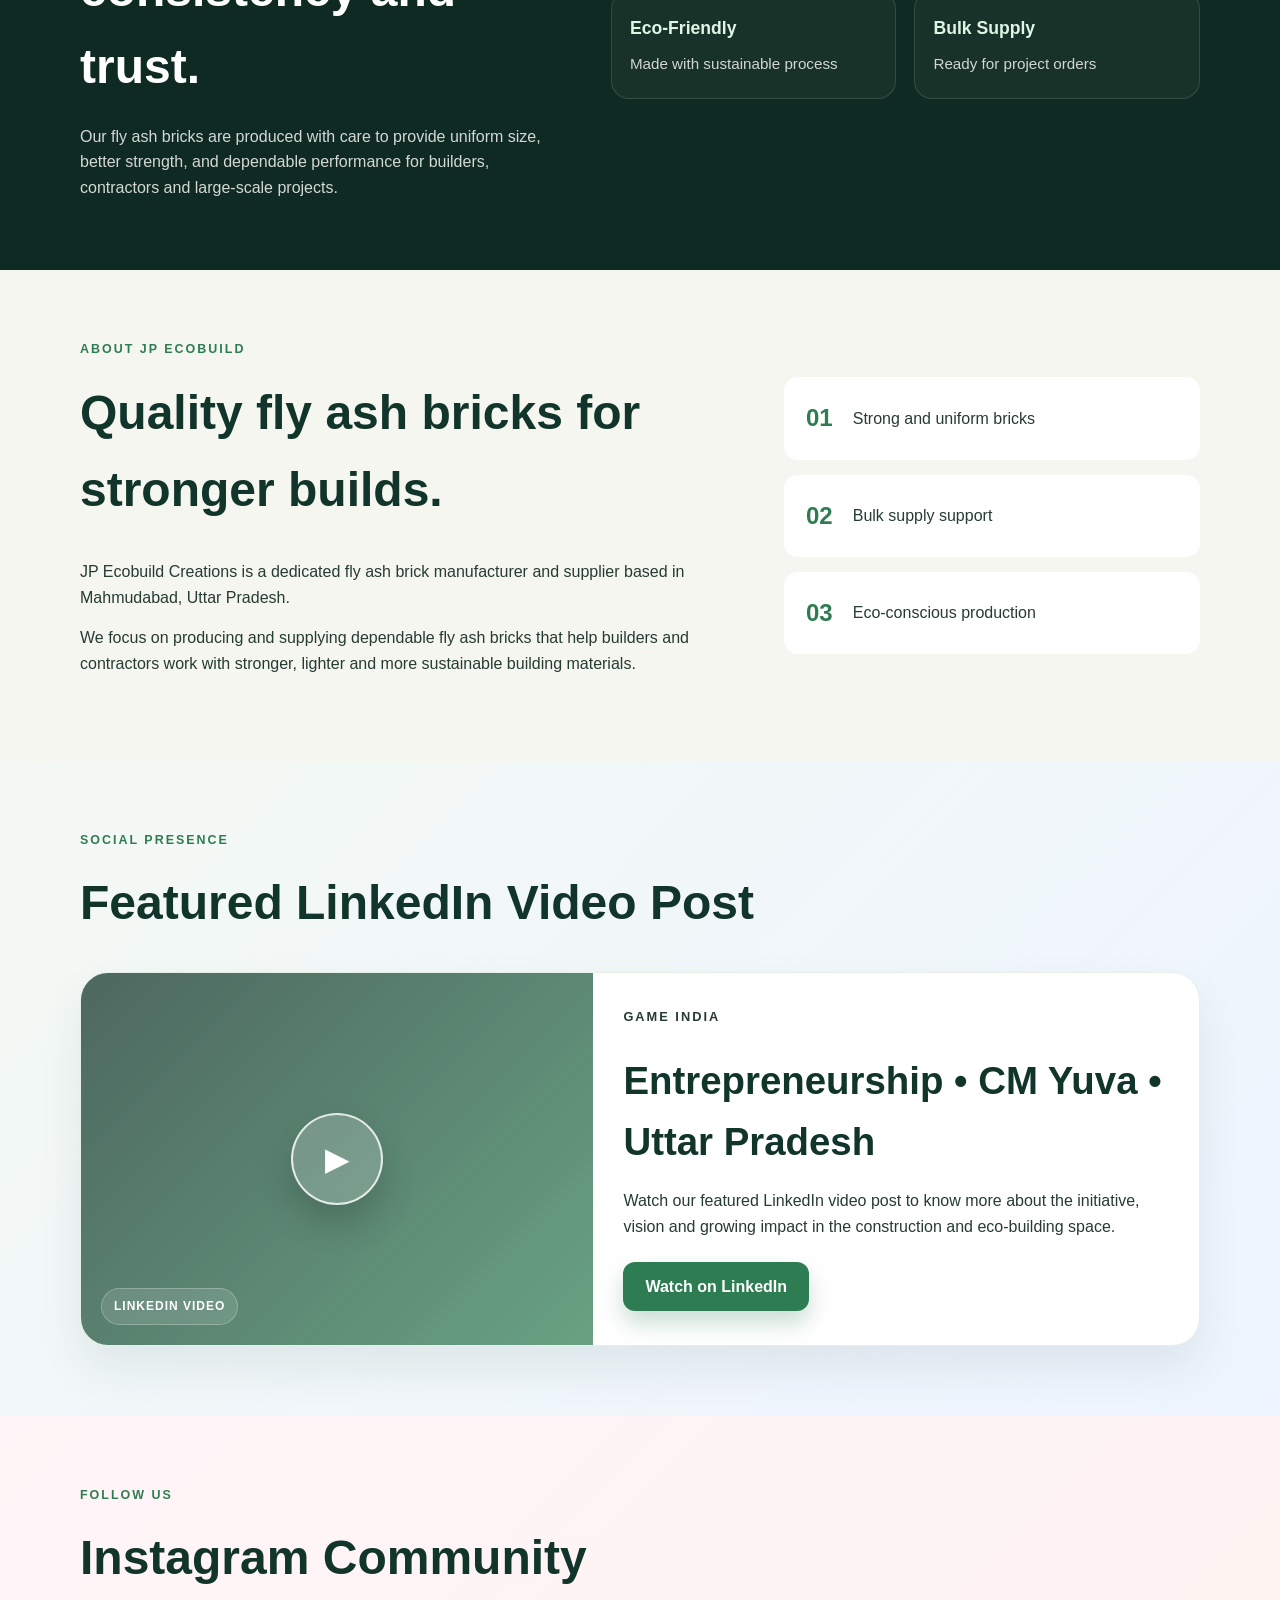
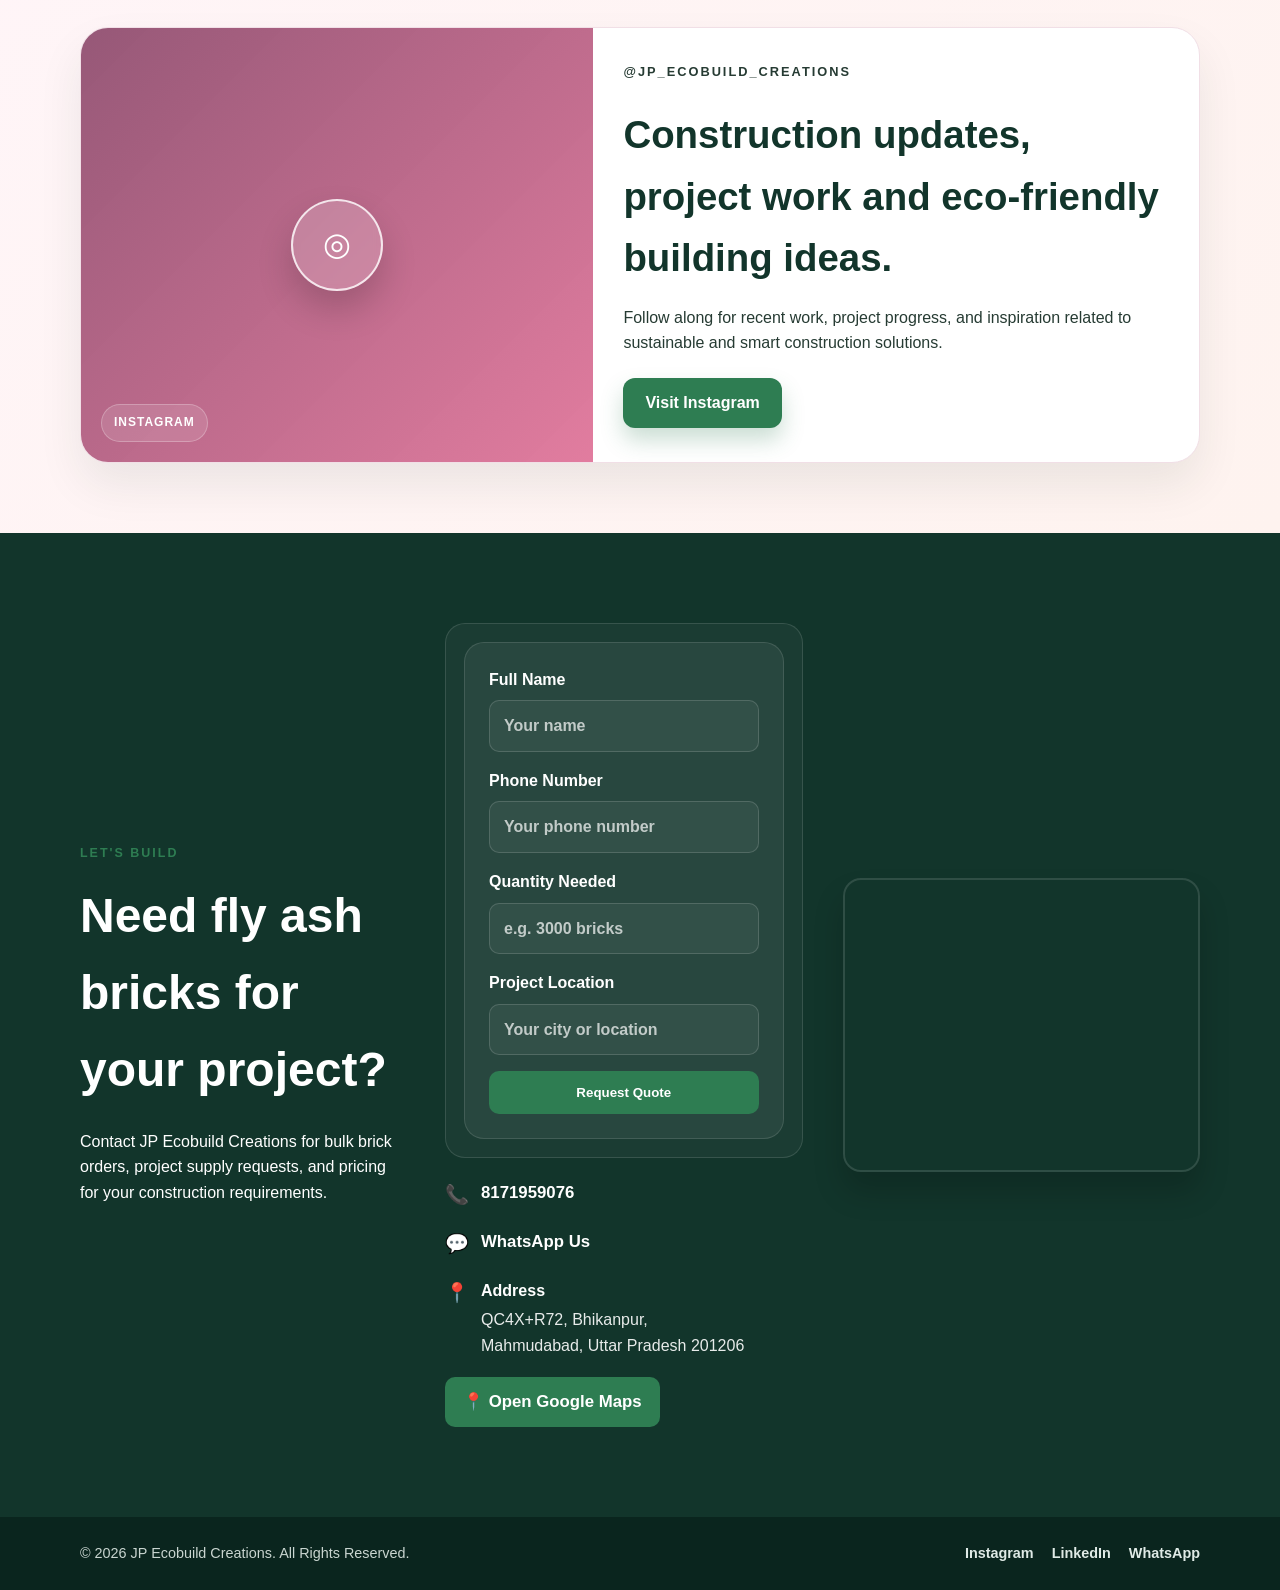
==== commit e7ba52e6: "update the images" ====
--- a/index.html
+++ b/index.html
@@ -195,12 +195,12 @@
       <h2>Our manufacturing and product image gallery</h2>
 
       <div class="gallery-grid">
-        <img src="https://images.unsplash.com/photo-1504307651254-35680f356dfd?auto=format&fit=crop&w=900&q=80" alt="Fly ash brick wall and construction material">
-        <img src="https://images.unsplash.com/photo-1512917774080-9991f1c4c750?auto=format&fit=crop&w=900&q=80" alt="Brick wall construction with fly ash brick style building blocks">
-        <img src="https://images.unsplash.com/photo-1523217582562-09d0def993a6?auto=format&fit=crop&w=900&q=80" alt="Brick stacks and material handling for fly ash bricks">
-        <img src="https://images.unsplash.com/photo-1590490360182-c33d57733427?auto=format&fit=crop&w=900&q=80" alt="Fly ash brick stack for building material">
-        <img src="https://images.unsplash.com/photo-1522202176988-66273c2fd55f?auto=format&fit=crop&w=900&q=80" alt="Construction project using brick materials">
-        <img src="https://images.unsplash.com/photo-1489515217757-5fd1be406fef?auto=format&fit=crop&w=900&q=80" alt="Brick material layout at a site">
+        <img src="assets/gallery/brick-1.jpg" alt="Fly ash brick stacked in the factory">
+        <img src="assets/gallery/brick-2.jpg" alt="Fly ash brick product at the manufacturing site">
+        <img src="assets/gallery/brick-3.jpg" alt="Large pile of fly ash bricks">
+        <img src="assets/gallery/brick-4.jpg" alt="Fly ash brick stack ready for supply">
+        <img src="assets/gallery/brick-5.jpg" alt="Close-up fly ash bricks arranged in a stack">
+        <img src="assets/gallery/brick-6.jpg" alt="Brick manufacturing and supply material">
       </div>
     </div>
   </section>
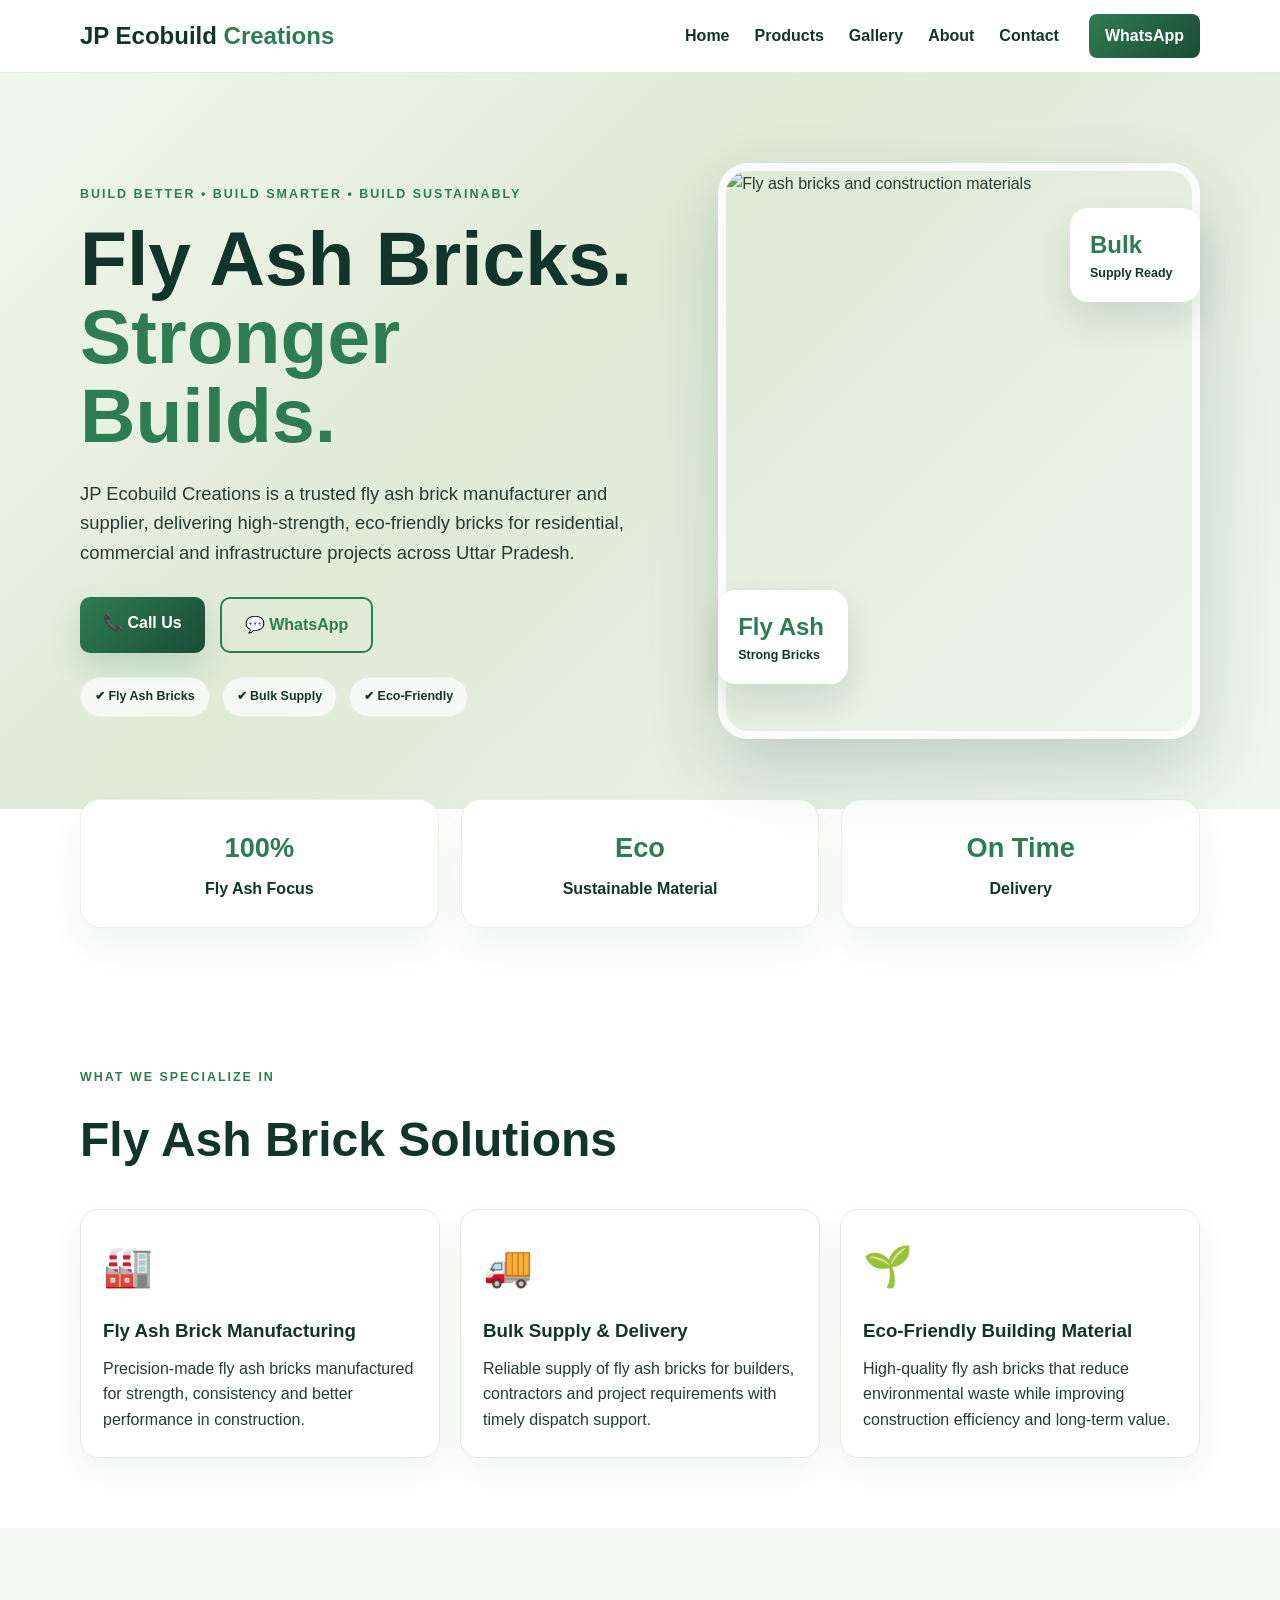
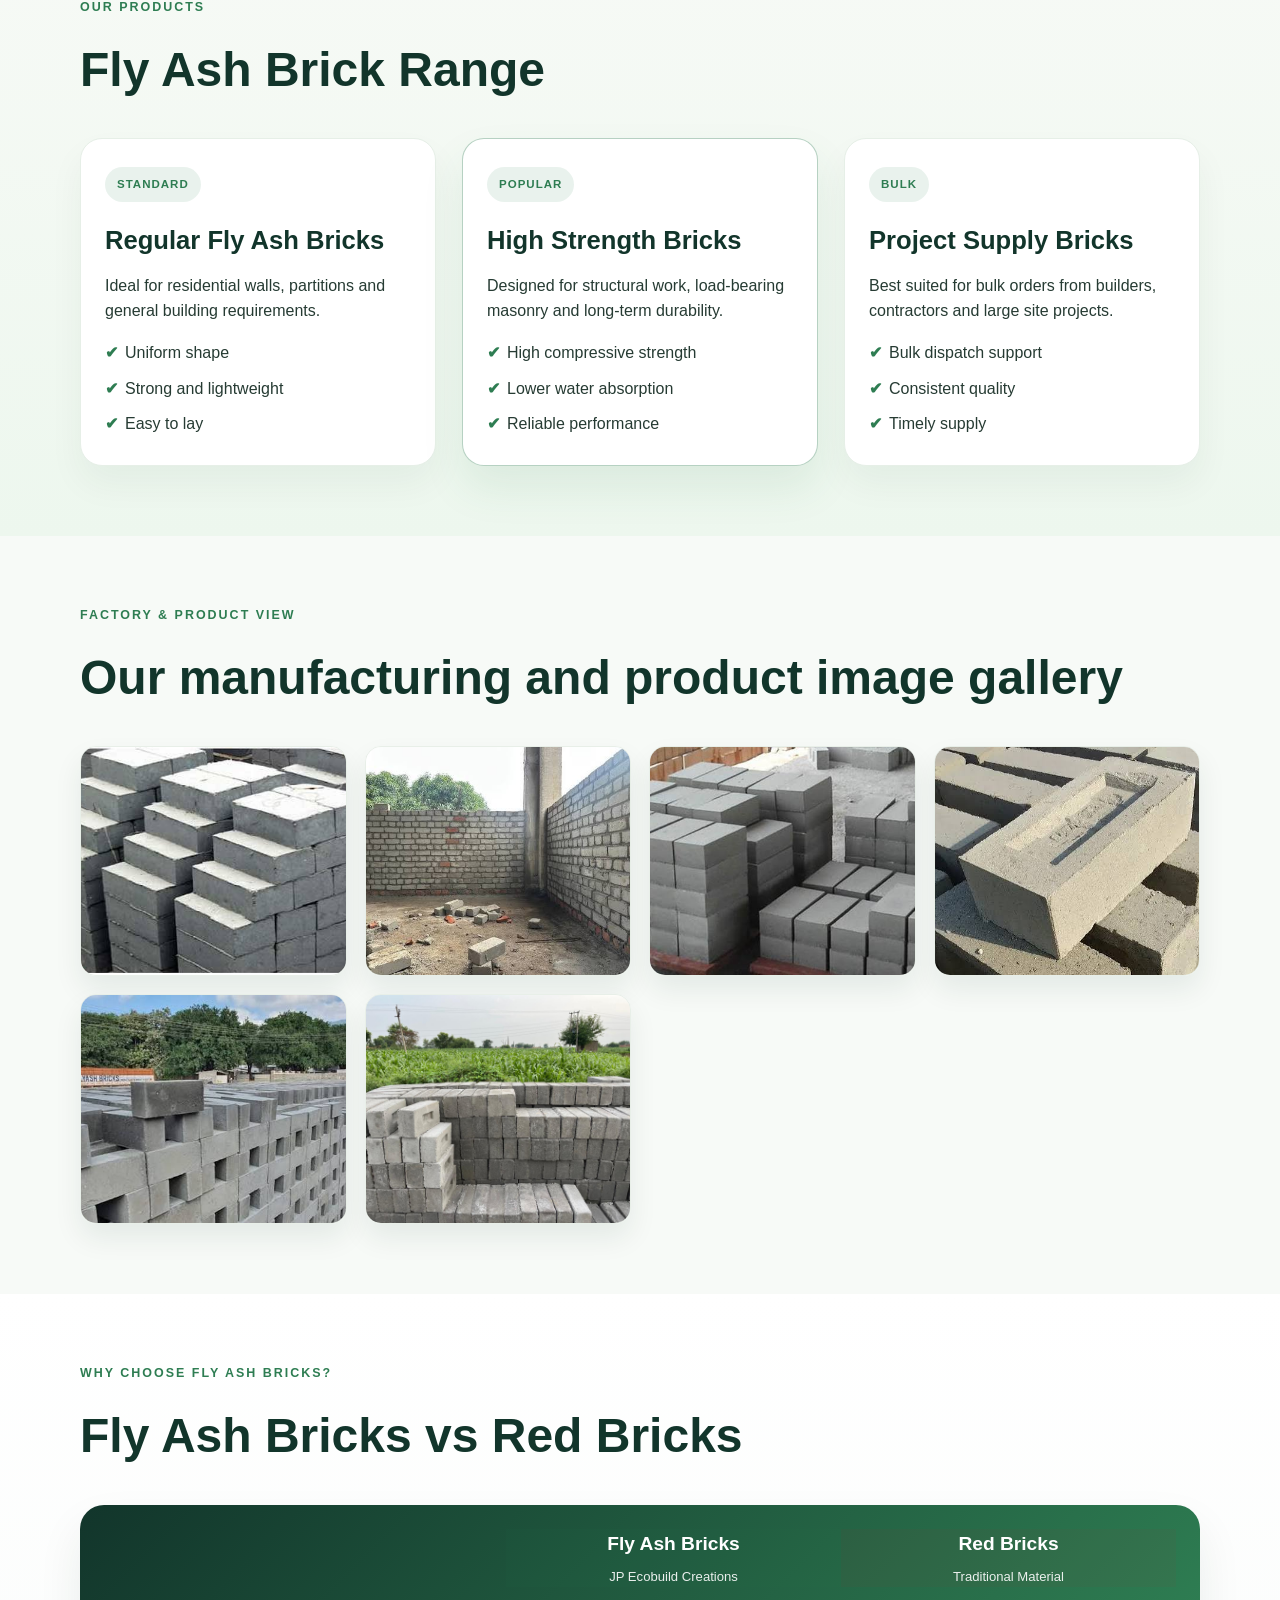
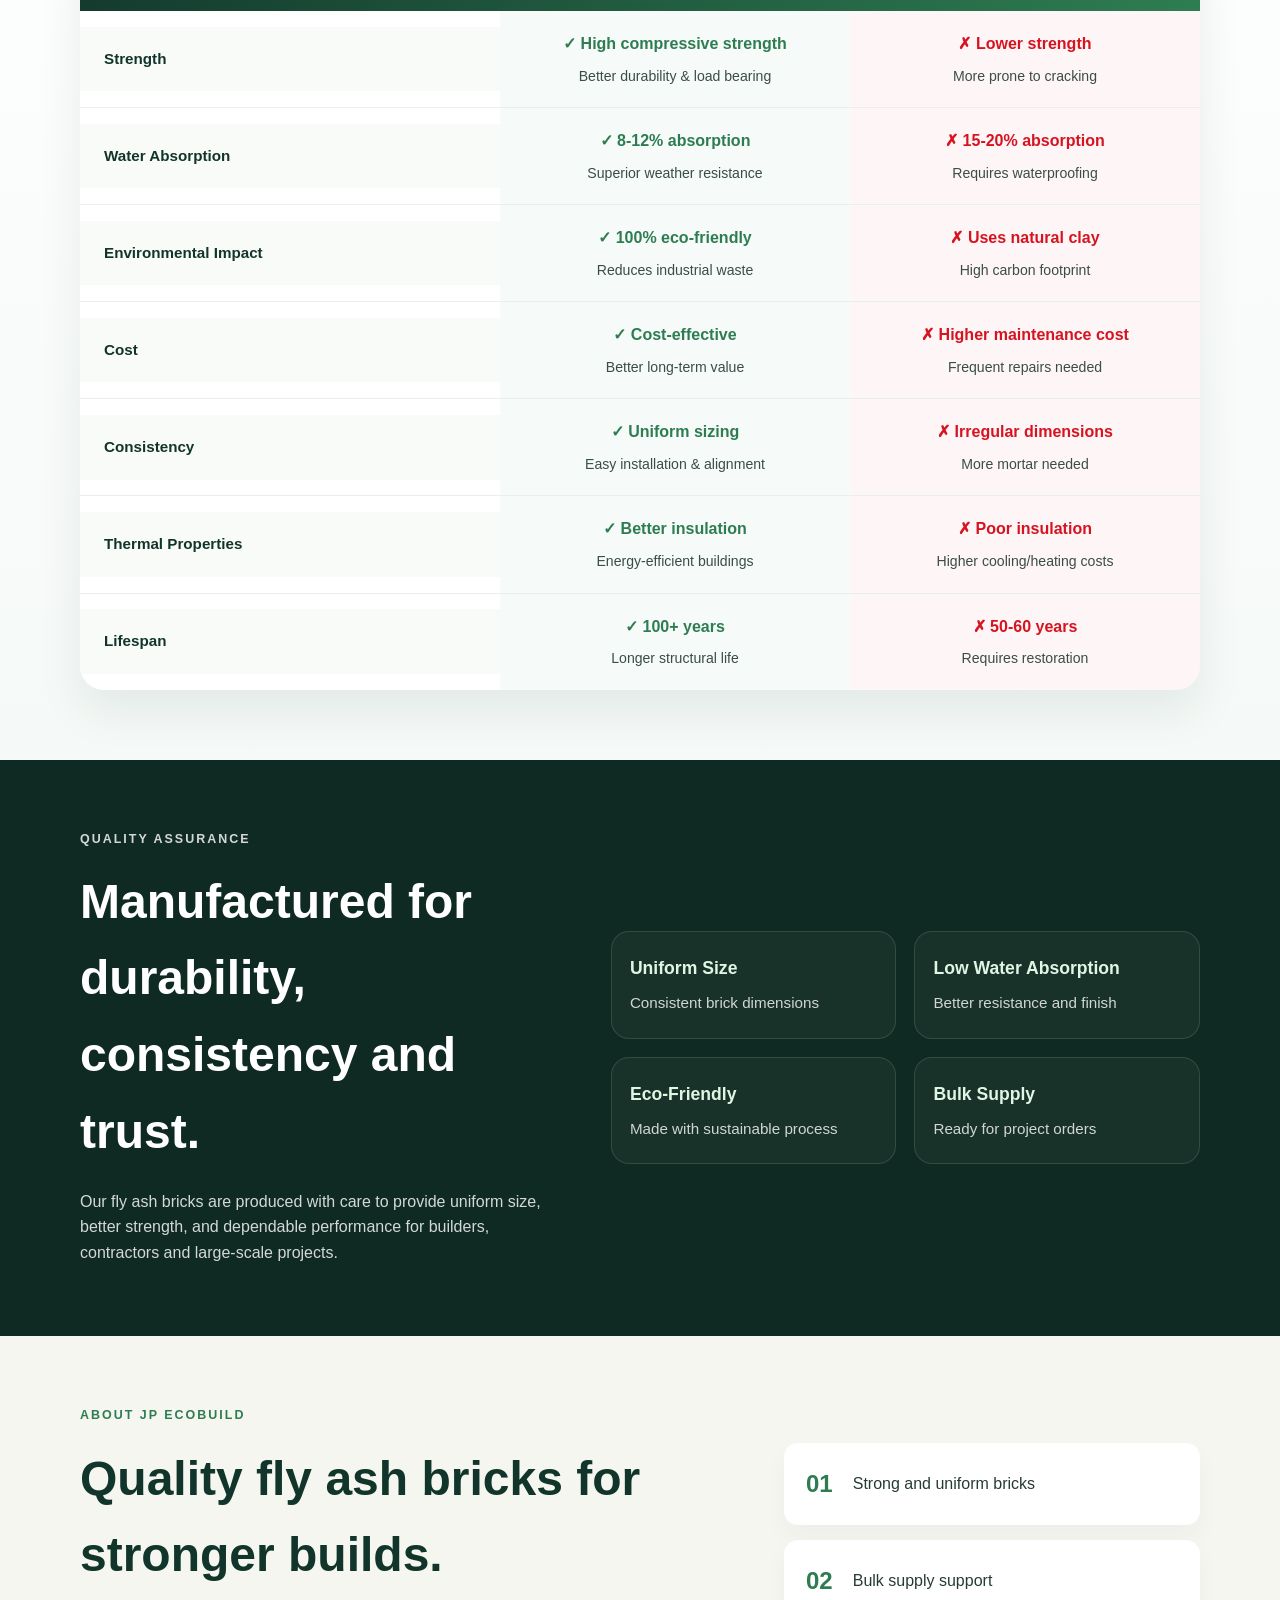
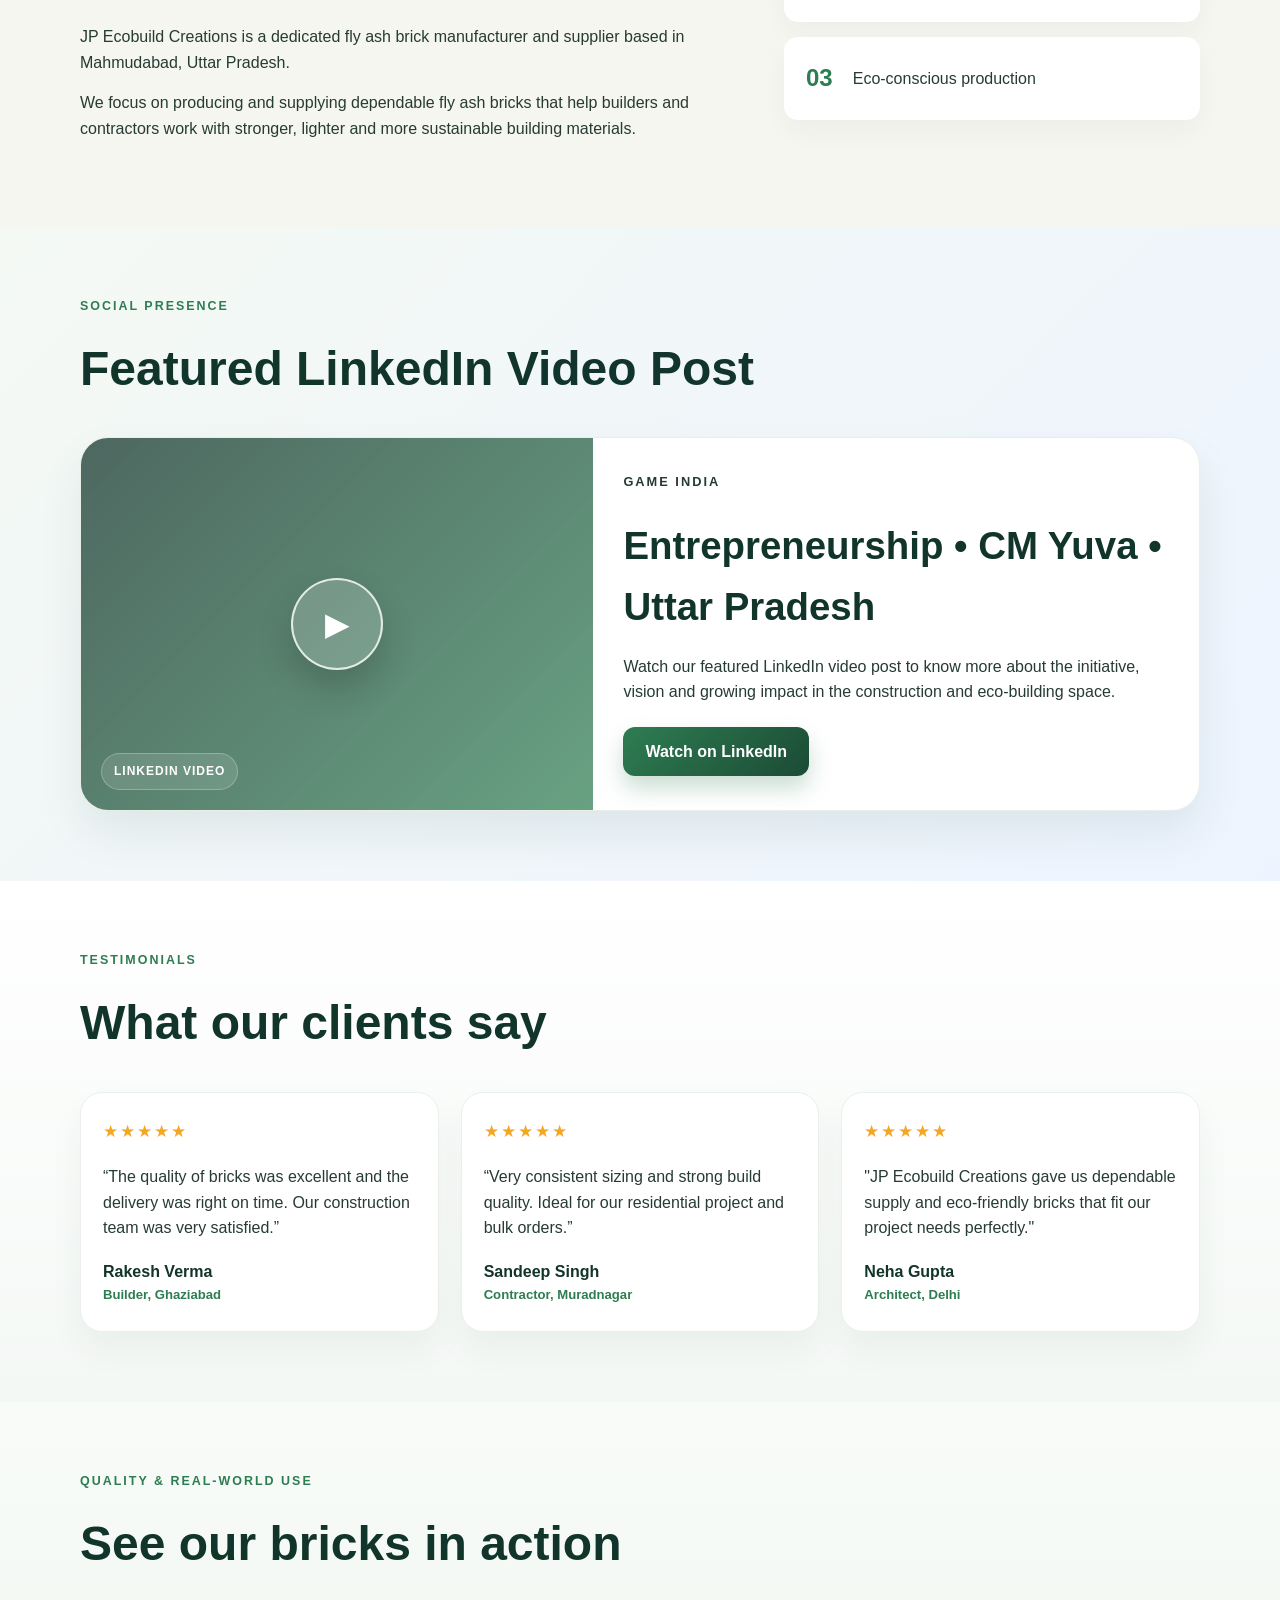
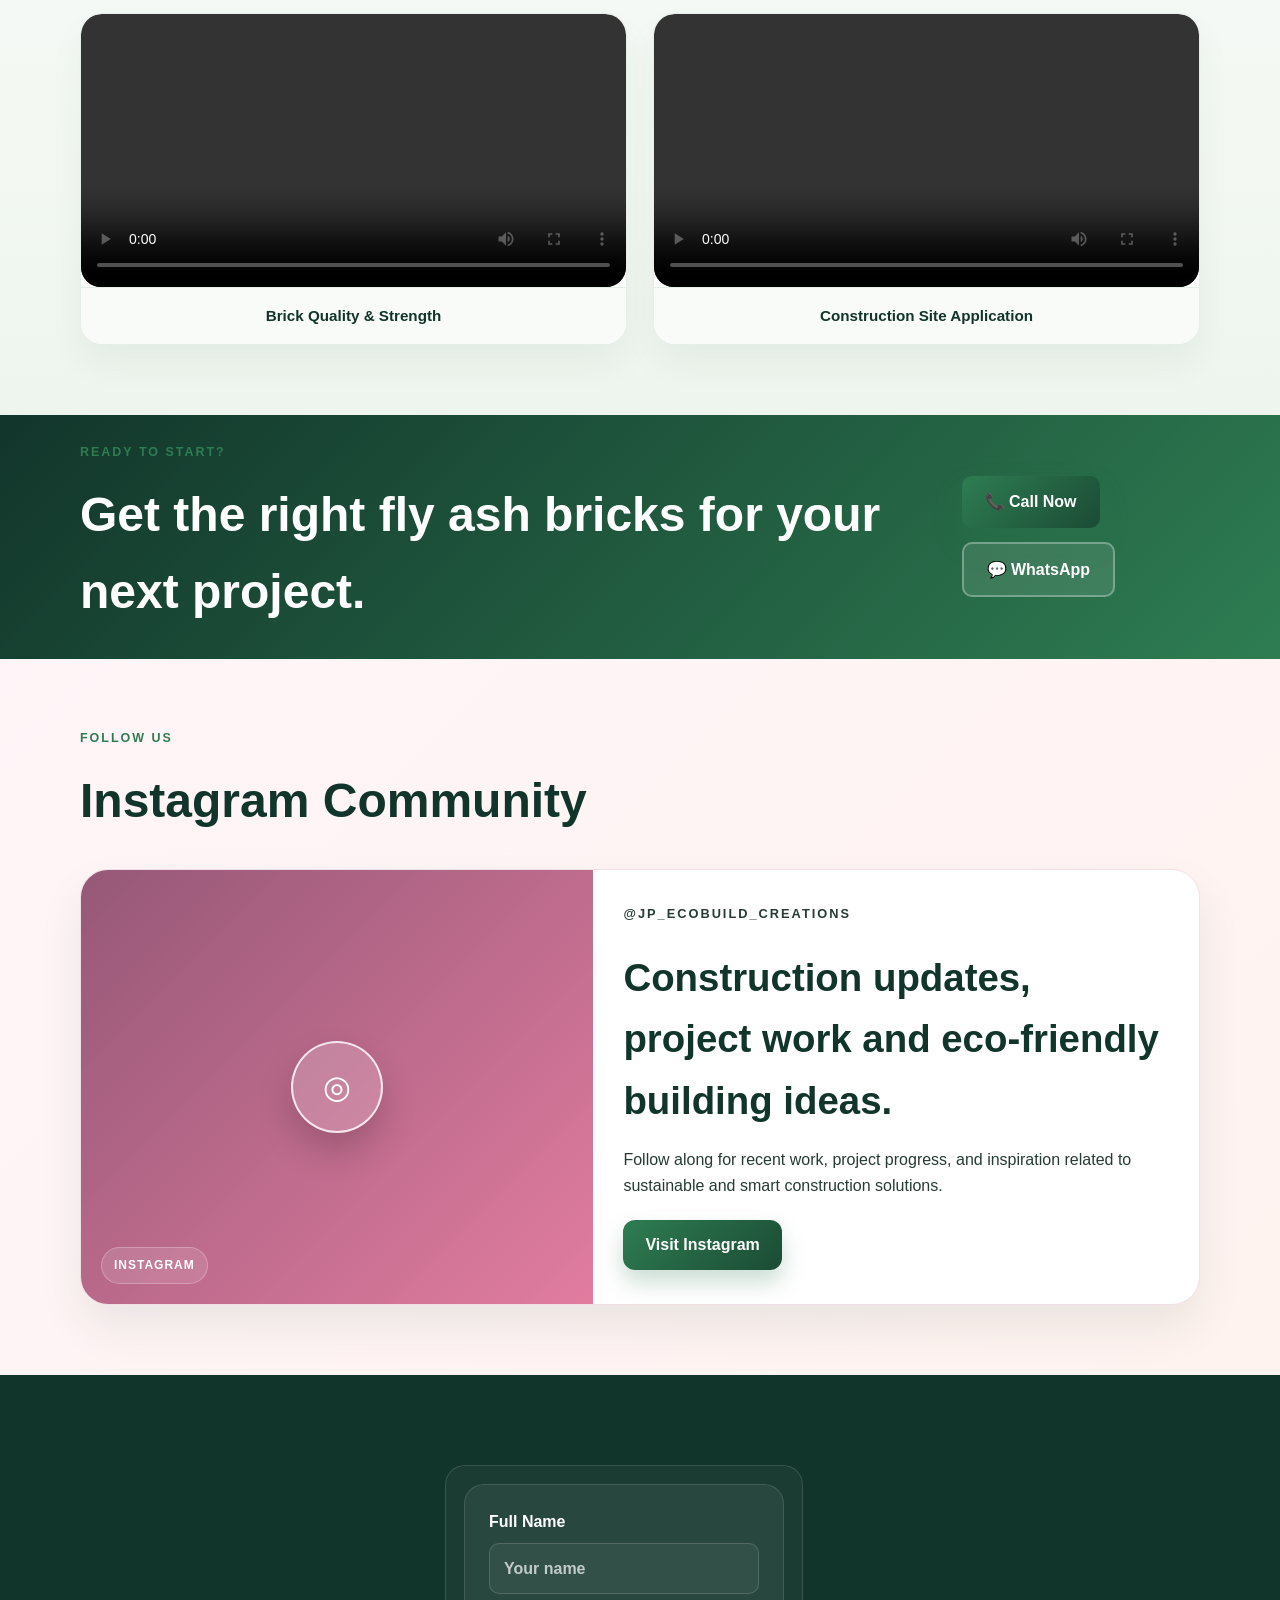
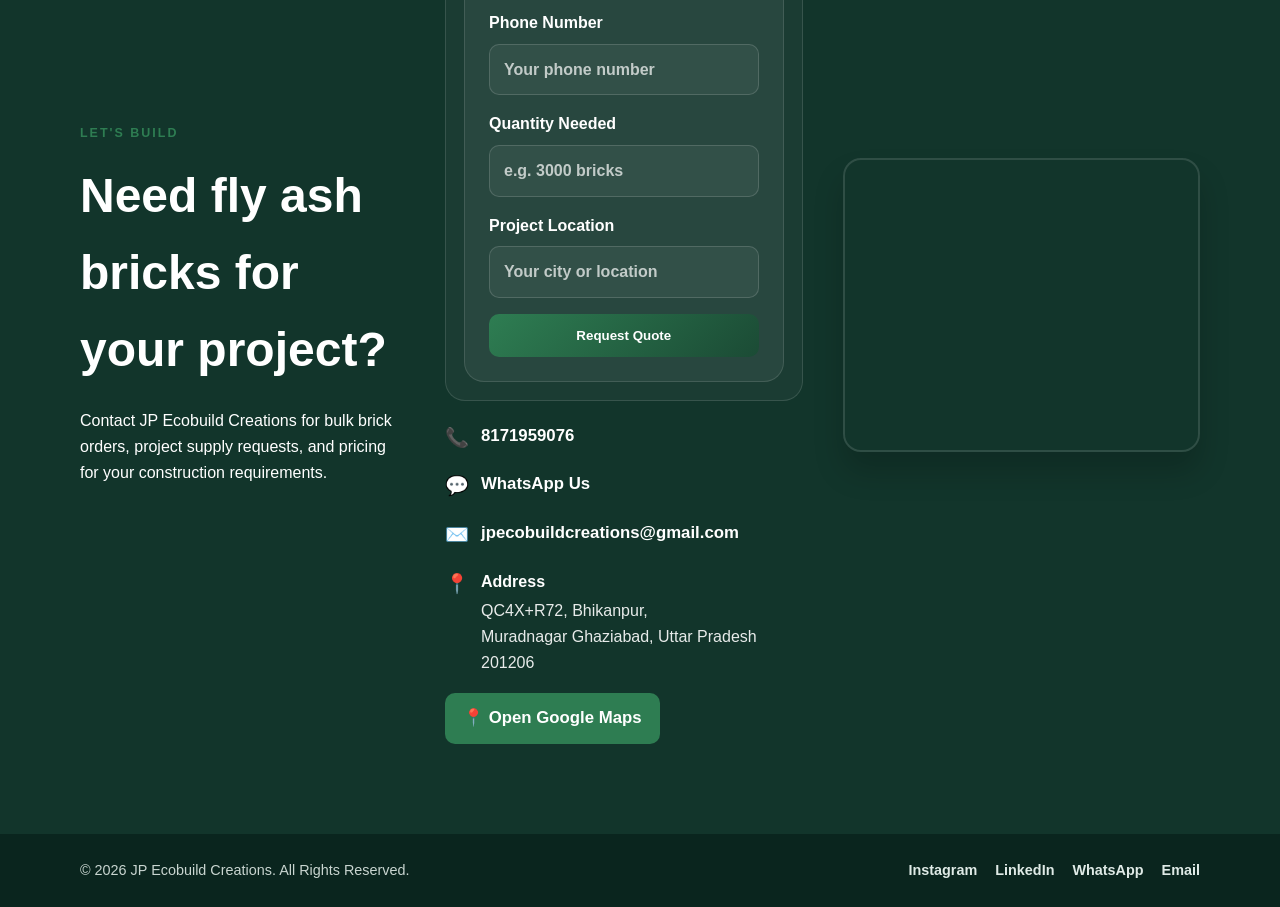
==== commit 4c687244: "added videos and images" ====
--- a/index.html
+++ b/index.html
@@ -20,7 +20,7 @@
   <header class="header">
     <div class="container nav">
       <a href="#home" class="logo">
-        JP <span>Ecobuild</span>
+        JP Ecobuild <span>Creations</span>
       </a>
 
       <nav>
@@ -68,7 +68,7 @@
 
       <div class="hero-visual">
         <div class="hero-image-card">
-          <img src="https://images.unsplash.com/photo-1504307651254-35680f356dfd?auto=format&fit=crop&w=900&q=80" alt="Fly ash bricks and construction materials">
+          <img src="https://cpimg.tistatic.com/02243096/b/5/Construction-Fly-Ash-Bricks.jpg" alt="Fly ash bricks and construction materials">
         </div>
 
         <div class="floating-box box-one">
@@ -195,12 +195,132 @@
       <h2>Our manufacturing and product image gallery</h2>
 
       <div class="gallery-grid">
-        <img src="assets/gallery/brick-1.jpg" alt="Fly ash brick stacked in the factory">
         <img src="assets/gallery/brick-2.jpg" alt="Fly ash brick product at the manufacturing site">
         <img src="assets/gallery/brick-3.jpg" alt="Large pile of fly ash bricks">
         <img src="assets/gallery/brick-4.jpg" alt="Fly ash brick stack ready for supply">
         <img src="assets/gallery/brick-5.jpg" alt="Close-up fly ash bricks arranged in a stack">
         <img src="assets/gallery/brick-6.jpg" alt="Brick manufacturing and supply material">
+        <img src="assets/gallery/brick-8.jpg" alt="Fly ash brick gallery image">
+      </div>
+    </div>
+  </section>
+
+  <!-- COMPARISON -->
+  <section class="section comparison-section">
+    <div class="container">
+      <p class="eyebrow">WHY CHOOSE FLY ASH BRICKS?</p>
+      <h2>Fly Ash Bricks vs Red Bricks</h2>
+
+      <div class="comparison-table">
+        <div class="comparison-header">
+          <div class="comparison-label"></div>
+          <div class="comparison-col fly-ash-col">
+            <strong>Fly Ash Bricks</strong>
+            <span>JP Ecobuild Creations</span>
+          </div>
+          <div class="comparison-col red-col">
+            <strong>Red Bricks</strong>
+            <span>Traditional Material</span>
+          </div>
+        </div>
+
+        <div class="comparison-row">
+          <div class="comparison-label">
+            <strong>Strength</strong>
+          </div>
+          <div class="comparison-col fly-ash-col">
+            <span class="advantage">✓ High compressive strength</span>
+            <span>Better durability & load bearing</span>
+          </div>
+          <div class="comparison-col red-col">
+            <span class="disadvantage">✗ Lower strength</span>
+            <span>More prone to cracking</span>
+          </div>
+        </div>
+
+        <div class="comparison-row">
+          <div class="comparison-label">
+            <strong>Water Absorption</strong>
+          </div>
+          <div class="comparison-col fly-ash-col">
+            <span class="advantage">✓ 8-12% absorption</span>
+            <span>Superior weather resistance</span>
+          </div>
+          <div class="comparison-col red-col">
+            <span class="disadvantage">✗ 15-20% absorption</span>
+            <span>Requires waterproofing</span>
+          </div>
+        </div>
+
+        <div class="comparison-row">
+          <div class="comparison-label">
+            <strong>Environmental Impact</strong>
+          </div>
+          <div class="comparison-col fly-ash-col">
+            <span class="advantage">✓ 100% eco-friendly</span>
+            <span>Reduces industrial waste</span>
+          </div>
+          <div class="comparison-col red-col">
+            <span class="disadvantage">✗ Uses natural clay</span>
+            <span>High carbon footprint</span>
+          </div>
+        </div>
+
+        <div class="comparison-row">
+          <div class="comparison-label">
+            <strong>Cost</strong>
+          </div>
+          <div class="comparison-col fly-ash-col">
+            <span class="advantage">✓ Cost-effective</span>
+            <span>Better long-term value</span>
+          </div>
+          <div class="comparison-col red-col">
+            <span class="disadvantage">✗ Higher maintenance cost</span>
+            <span>Frequent repairs needed</span>
+          </div>
+        </div>
+
+        <div class="comparison-row">
+          <div class="comparison-label">
+            <strong>Consistency</strong>
+          </div>
+          <div class="comparison-col fly-ash-col">
+            <span class="advantage">✓ Uniform sizing</span>
+            <span>Easy installation & alignment</span>
+          </div>
+          <div class="comparison-col red-col">
+            <span class="disadvantage">✗ Irregular dimensions</span>
+            <span>More mortar needed</span>
+          </div>
+        </div>
+
+        <div class="comparison-row">
+          <div class="comparison-label">
+            <strong>Thermal Properties</strong>
+          </div>
+          <div class="comparison-col fly-ash-col">
+            <span class="advantage">✓ Better insulation</span>
+            <span>Energy-efficient buildings</span>
+          </div>
+          <div class="comparison-col red-col">
+            <span class="disadvantage">✗ Poor insulation</span>
+            <span>Higher cooling/heating costs</span>
+          </div>
+        </div>
+
+        <div class="comparison-row">
+          <div class="comparison-label">
+            <strong>Lifespan</strong>
+          </div>
+          <div class="comparison-col fly-ash-col">
+            <span class="advantage">✓ 100+ years</span>
+            <span>Longer structural life</span>
+          </div>
+          <div class="comparison-col red-col">
+            <span class="disadvantage">✗ 50-60 years</span>
+            <span>Requires restoration</span>
+          </div>
+        </div>
       </div>
     </div>
   </section>
@@ -302,6 +422,81 @@
     </div>
   </section>
 
+  <section class="section testimonials-section">
+    <div class="container">
+      <p class="eyebrow">TESTIMONIALS</p>
+      <h2>What our clients say</h2>
+
+      <div class="testimonials-grid">
+        <div class="testimonial-card">
+          <div class="stars">★★★★★</div>
+          <p>“The quality of bricks was excellent and the delivery was right on time. Our construction team was very satisfied.”</p>
+          <div class="client-profile">
+            <strong>Rakesh Verma</strong>
+            <span>Builder, Ghaziabad</span>
+          </div>
+        </div>
+
+        <div class="testimonial-card">
+          <div class="stars">★★★★★</div>
+          <p>“Very consistent sizing and strong build quality. Ideal for our residential project and bulk orders.”</p>
+          <div class="client-profile">
+            <strong>Sandeep Singh</strong>
+            <span>Contractor, Muradnagar</span>
+          </div>
+        </div>
+
+        <div class="testimonial-card">
+          <div class="stars">★★★★★</div>
+          <p>"JP Ecobuild Creations gave us dependable supply and eco-friendly bricks that fit our project needs perfectly."</p>
+          <div class="client-profile">
+            <strong>Neha Gupta</strong>
+            <span>Architect, Delhi</span>
+          </div>
+        </div>
+      </div>
+    </div>
+  </section>
+
+  <!-- VIDEOS -->
+  <section class="section videos-section">
+    <div class="container">
+      <p class="eyebrow">QUALITY & REAL-WORLD USE</p>
+      <h2>See our bricks in action</h2>
+
+      <div class="videos-grid">
+        <div class="video-card">
+          <video width="100%" height="auto" controls>
+            <source src="assets/videos/VID-20260823-WA0001.mp4" type="video/mp4">
+            Your browser does not support the video tag.
+          </video>
+          <div class="video-label">Brick Quality & Strength</div>
+        </div>
+
+        <div class="video-card">
+          <video width="100%" height="auto" controls>
+            <source src="assets/videos/VID-20260823-WA0002.mp4" type="video/mp4">
+            Your browser does not support the video tag.
+          </video>
+          <div class="video-label">Construction Site Application</div>
+        </div>
+      </div>
+    </div>
+  </section>
+
+  <section class="section cta-banner">
+    <div class="container cta-wrap">
+      <div>
+        <p class="eyebrow">READY TO START?</p>
+        <h2>Get the right fly ash bricks for your next project.</h2>
+      </div>
+      <div class="cta-actions">
+        <a href="tel:+918171959076" class="btn">📞 Call Now</a>
+        <a href="https://wa.me/918171959076" class="btn outline light" target="_blank">💬 WhatsApp</a>
+      </div>
+    </div>
+  </section>
+
   <section class="section instagram-feature">
     <div class="container">
       <p class="eyebrow">FOLLOW US</p>
@@ -378,13 +573,18 @@
             <a href="https://wa.me/918171959076" target="_blank">WhatsApp Us</a>
           </div>
 
+          <div class="info-row">
+            <span>✉️</span>
+            <a href="mailto:jpecobuildcreations@gmail.com">jpecobuildcreations@gmail.com</a>
+          </div>
+
           <div class="info-row address-row">
             <span>📍</span>
             <div>
               <strong>Address</strong>
               <p>
                 QC4X+R72, Bhikanpur,<br>
-                Mahmudabad, Uttar Pradesh 201206
+                Muradnagar Ghaziabad, Uttar Pradesh 201206
               </p>
             </div>
           </div>
@@ -415,6 +615,7 @@
         <a href="https://www.instagram.com/jp_ecobuild_creations/" target="_blank" aria-label="Instagram">Instagram</a>
         <a href="https://www.linkedin.com/posts/game-india_entrepreneurship-cmyuva-uttarpradesh-activity-7354021121257582593-UkuP" target="_blank" aria-label="LinkedIn">LinkedIn</a>
         <a href="https://wa.me/918171959076" target="_blank" aria-label="WhatsApp">WhatsApp</a>
+        <a href="mailto:jpecobuildcreations@gmail.com" aria-label="Email">Email</a>
       </div>
     </div>
   </footer>
--- a/style.css
+++ b/style.css
@@ -7,10 +7,13 @@
 :root {
   --dark: #12352b;
   --green: #2e7d52;
+  --green-dark: #1b4b35;
   --light-green: #a7d46f;
   --cream: #f5f6ef;
   --white: #ffffff;
   --text: #263b33;
+  --accent: #f5a623;
+  --soft: #eef5ee;
 }
 
 html {
@@ -21,7 +24,7 @@
   font-family: Arial, Helvetica, sans-serif;
   color: var(--text);
   line-height: 1.6;
-  background: var(--white);
+  background: linear-gradient(180deg, #ffffff 0%, #f8faf7 100%);
 }
 
 .container {
@@ -56,6 +59,7 @@
   z-index: 1000;
   background: rgba(255,255,255,0.97);
   border-bottom: 1px solid #e5eae5;
+  backdrop-filter: blur(8px);
 }
 
 .nav {
@@ -86,6 +90,7 @@
   text-decoration: none;
   color: var(--dark);
   font-weight: 600;
+  transition: color 0.2s ease;
 }
 
 nav a:hover {
@@ -93,12 +98,18 @@
 }
 
 .whatsapp {
-  background: var(--green);
+  background: linear-gradient(135deg, var(--green), var(--green-dark));
   color: white;
   text-decoration: none;
   padding: 9px 16px;
   border-radius: 8px;
   font-weight: bold;
+  transition: transform 0.2s ease, box-shadow 0.2s ease;
+}
+
+.whatsapp:hover {
+  transform: translateY(-1px);
+  box-shadow: 0 12px 20px rgba(46,125,82,0.25);
 }
 
 /* HERO */
@@ -147,7 +158,7 @@
 .btn {
   display: inline-block;
   padding: 13px 23px;
-  background: var(--green);
+  background: linear-gradient(135deg, var(--green), var(--green-dark));
   color: white;
   text-decoration: none;
   border-radius: 10px;
@@ -166,6 +177,12 @@
   color: var(--green);
   border: 2px solid var(--green);
   box-shadow: none;
+}
+
+.btn.outline.light {
+  background: rgba(255,255,255,0.1);
+  color: white;
+  border-color: rgba(255,255,255,0.3);
 }
 
 .hero-badges {
@@ -258,6 +275,12 @@
   border: 1px solid #e7efe6;
   box-shadow: 0 20px 35px rgba(18,53,43,0.05);
   text-align: center;
+  transition: transform 0.2s ease, box-shadow 0.2s ease;
+}
+
+.trust-card:hover {
+  transform: translateY(-4px);
+  box-shadow: 0 24px 40px rgba(18,53,43,0.08);
 }
 
 .trust-card strong {
@@ -270,6 +293,70 @@
 .trust-card span {
   color: var(--dark);
   font-weight: 600;
+}
+
+.stats-strip {
+  background: linear-gradient(135deg, #f7faf7, #edf5ef);
+  padding-top: 0;
+}
+
+.stats-grid {
+  display: grid;
+  grid-template-columns: repeat(2, minmax(0, 1fr));
+  gap: 24px;
+}
+
+.stat-item {
+  min-height: 170px;
+  display: flex;
+  align-items: center;
+  justify-content: center;
+  border-radius: 26px;
+  border: 1px solid #dfe9e2;
+  box-shadow: 0 18px 32px rgba(18,53,43,0.06);
+  transition: transform 0.2s ease, box-shadow 0.2s ease;
+}
+
+.stat-item:hover {
+  transform: translateY(-2px);
+  box-shadow: 0 22px 36px rgba(18,53,43,0.08);
+}
+
+.stat-item.primary {
+  background: linear-gradient(135deg, #0f4dbb, #1c6ee6);
+}
+
+.stat-item.secondary {
+  background: #f8fbf8;
+}
+
+.stat-item.primary::before,
+.stat-item.primary::after,
+.stat-item.secondary::before,
+.stat-item.secondary::after {
+  content: none;
+}
+
+.stat-item strong {
+  display: block;
+  font-size: clamp(2.5rem, 5vw, 4.5rem);
+  line-height: 1;
+  letter-spacing: -0.06em;
+  font-weight: 800;
+}
+
+.stat-item.primary strong {
+  color: white;
+}
+
+.stat-item.secondary strong {
+  color: var(--green);
+}
+
+.stat-item span {
+  color: var(--text);
+  font-weight: 700;
+  font-size: 0.92rem;
 }
 
 /* SERVICES */
@@ -286,6 +373,12 @@
   border-radius: 18px;
   background: white;
   box-shadow: 0 12px 30px rgba(18,53,43,0.05);
+  transition: transform 0.2s ease, box-shadow 0.2s ease;
+}
+
+.service-card:hover {
+  transform: translateY(-4px);
+  box-shadow: 0 18px 36px rgba(18,53,43,0.09);
 }
 
 .icon {
@@ -317,6 +410,12 @@
   border-radius: 22px;
   padding: 28px 24px;
   box-shadow: 0 18px 35px rgba(18,53,43,0.05);
+  transition: transform 0.2s ease, box-shadow 0.2s ease;
+}
+
+.product-card:hover {
+  transform: translateY(-4px);
+  box-shadow: 0 22px 42px rgba(18,53,43,0.08);
 }
 
 .product-card.highlight {
@@ -388,6 +487,106 @@
   border-radius: 16px;
   box-shadow: 0 14px 28px rgba(18,53,43,0.08);
   border: 1px solid #e8efe8;
+  transition: transform 0.2s ease, box-shadow 0.2s ease;
+}
+
+.gallery-grid img:hover {
+  transform: scale(1.02);
+  box-shadow: 0 18px 30px rgba(18,53,43,0.12);
+}
+
+/* COMPARISON */
+
+.comparison-section {
+  background: linear-gradient(180deg, #ffffff 0%, #f5f9f7 100%);
+}
+
+.comparison-table {
+  background: white;
+  border-radius: 24px;
+  overflow: hidden;
+  box-shadow: 0 22px 45px rgba(18,53,43,0.08);
+}
+
+.comparison-header {
+  display: grid;
+  grid-template-columns: 1.2fr 1fr 1fr;
+  gap: 0;
+  background: linear-gradient(135deg, #12352b, #2e7d52);
+  color: white;
+  padding: 24px;
+}
+
+.comparison-label {
+  font-weight: 700;
+  font-size: 0.95rem;
+}
+
+.comparison-col {
+  text-align: center;
+}
+
+.comparison-col strong {
+  display: block;
+  font-size: 1.2rem;
+  margin-bottom: 6px;
+}
+
+.comparison-col span:not(.advantage):not(.disadvantage) {
+  display: block;
+  font-size: 0.82rem;
+  opacity: 0.9;
+}
+
+.comparison-row {
+  display: grid;
+  grid-template-columns: 1.2fr 1fr 1fr;
+  gap: 0;
+  border-bottom: 1px solid #e9f0eb;
+  align-items: center;
+}
+
+.comparison-row:last-child {
+  border-bottom: none;
+}
+
+.comparison-row .comparison-label {
+  padding: 20px 24px;
+  background: #f9fbf9;
+  color: var(--dark);
+  font-weight: 700;
+}
+
+.comparison-row .comparison-col {
+  padding: 20px 24px;
+  display: flex;
+  flex-direction: column;
+  gap: 8px;
+}
+
+.fly-ash-col {
+  background: rgba(46,125,82,0.04);
+}
+
+.red-col {
+  background: rgba(214, 20, 33, 0.04);
+}
+
+.advantage {
+  display: block;
+  color: var(--green);
+  font-weight: 700;
+}
+
+.disadvantage {
+  display: block;
+  color: #d61421;
+  font-weight: 700;
+}
+
+.comparison-row .comparison-col span:not(.advantage):not(.disadvantage) {
+  font-size: 0.88rem;
+  color: var(--text);
 }
 
 /* QUALITY ASSURANCE */
@@ -467,11 +666,134 @@
   background: white;
   padding: 22px;
   border-radius: 14px;
+  box-shadow: 0 12px 24px rgba(18,53,43,0.04);
 }
 
 .features strong {
   font-size: 1.5rem;
   color: var(--green);
+}
+
+/* TESTIMONIALS */
+
+.testimonials-section {
+  background: linear-gradient(180deg, #ffffff 0%, #f4f8f5 100%);
+}
+
+.testimonials-grid {
+  display: grid;
+  grid-template-columns: repeat(3, 1fr);
+  gap: 22px;
+}
+
+.testimonial-card {
+  background: white;
+  border: 1px solid #ebf0eb;
+  border-radius: 22px;
+  padding: 26px 22px;
+  box-shadow: 0 18px 34px rgba(18,53,43,0.05);
+  transition: transform 0.2s ease, box-shadow 0.2s ease;
+}
+
+.testimonial-card:hover {
+  transform: translateY(-4px);
+  box-shadow: 0 24px 42px rgba(18,53,43,0.08);
+}
+
+.stars {
+  color: var(--accent);
+  letter-spacing: 2px;
+  font-size: 1.05rem;
+  margin-bottom: 18px;
+}
+
+.testimonial-card p {
+  color: var(--text);
+  margin-bottom: 18px;
+}
+
+.client-profile {
+  display: flex;
+  flex-direction: column;
+}
+
+.client-profile strong {
+  color: var(--dark);
+}
+
+.client-profile span {
+  color: var(--green);
+  font-size: 0.82rem;
+  font-weight: 700;
+}
+
+/* VIDEOS */
+
+.videos-section {
+  background: linear-gradient(180deg, #f8fbf8 0%, #eef5ee 100%);
+}
+
+.videos-grid {
+  display: grid;
+  grid-template-columns: repeat(2, 1fr);
+  gap: 26px;
+}
+
+.video-card {
+  background: white;
+  border: 1px solid #e6efe7;
+  border-radius: 22px;
+  overflow: hidden;
+  box-shadow: 0 18px 35px rgba(18,53,43,0.05);
+  transition: transform 0.2s ease, box-shadow 0.2s ease;
+}
+
+.video-card:hover {
+  transform: translateY(-4px);
+  box-shadow: 0 22px 42px rgba(18,53,43,0.08);
+}
+
+.video-card video {
+  width: 100%;
+  height: auto;
+  display: block;
+  border-radius: 20px;
+}
+
+.video-label {
+  padding: 16px 18px;
+  text-align: center;
+  color: var(--dark);
+  font-weight: 700;
+  font-size: 0.95rem;
+  background: #f9fbf9;
+  border-top: 1px solid #e6efe7;
+}
+
+/* CTA */
+
+.cta-banner {
+  background: linear-gradient(135deg, #12352b, #2e7d52);
+  color: white;
+  padding: 28px 0;
+}
+
+.cta-wrap {
+  display: flex;
+  align-items: center;
+  justify-content: space-between;
+  gap: 24px;
+}
+
+.cta-wrap h2 {
+  color: white;
+  margin-bottom: 0;
+}
+
+.cta-actions {
+  display: flex;
+  gap: 14px;
+  flex-wrap: wrap;
 }
 
 /* CONTACT */
@@ -539,7 +861,7 @@
 
 .form-btn {
   border: none;
-  background: var(--green);
+  background: linear-gradient(135deg, var(--green), var(--green-dark));
   color: white;
   font-weight: 700;
   padding: 14px 18px;
@@ -694,7 +1016,7 @@
   display: inline-block;
   width: fit-content;
   text-decoration: none;
-  background: var(--green);
+  background: linear-gradient(135deg, var(--green), var(--green-dark));
   color: #fff;
   font-weight: 700;
   padding: 12px 22px;
@@ -773,18 +1095,22 @@
   .hero-content,
   .about-grid,
   .contact-grid,
-  .quality-wrap {
+  .quality-wrap,
+  .cta-wrap {
     grid-template-columns: 1fr;
   }
 
-  .trust-grid {
+  .trust-grid,
+  .stats-grid {
     grid-template-columns: repeat(2, 1fr);
   }
 
   .services,
   .product-grid,
   .gallery-grid,
-  .quality-grid {
+  .quality-grid,
+  .testimonials-grid,
+  .videos-grid {
     grid-template-columns: 1fr;
   }
 
@@ -809,6 +1135,25 @@
   .post-card {
     grid-template-columns: 1fr;
   }
+
+  .cta-wrap {
+    display: grid;
+  }
+
+  .comparison-header,
+  .comparison-row {
+    grid-template-columns: 1fr;
+  }
+
+  .comparison-label {
+    background: var(--dark);
+    color: white;
+    padding: 16px !important;
+  }
+
+  .comparison-col {
+    padding: 16px !important;
+  }
 }
 
 @media (max-width: 520px) {
@@ -826,7 +1171,8 @@
 
   .trust-grid,
   .quality-grid,
-  .gallery-grid {
+  .gallery-grid,
+  .stats-grid {
     grid-template-columns: 1fr;
   }
 
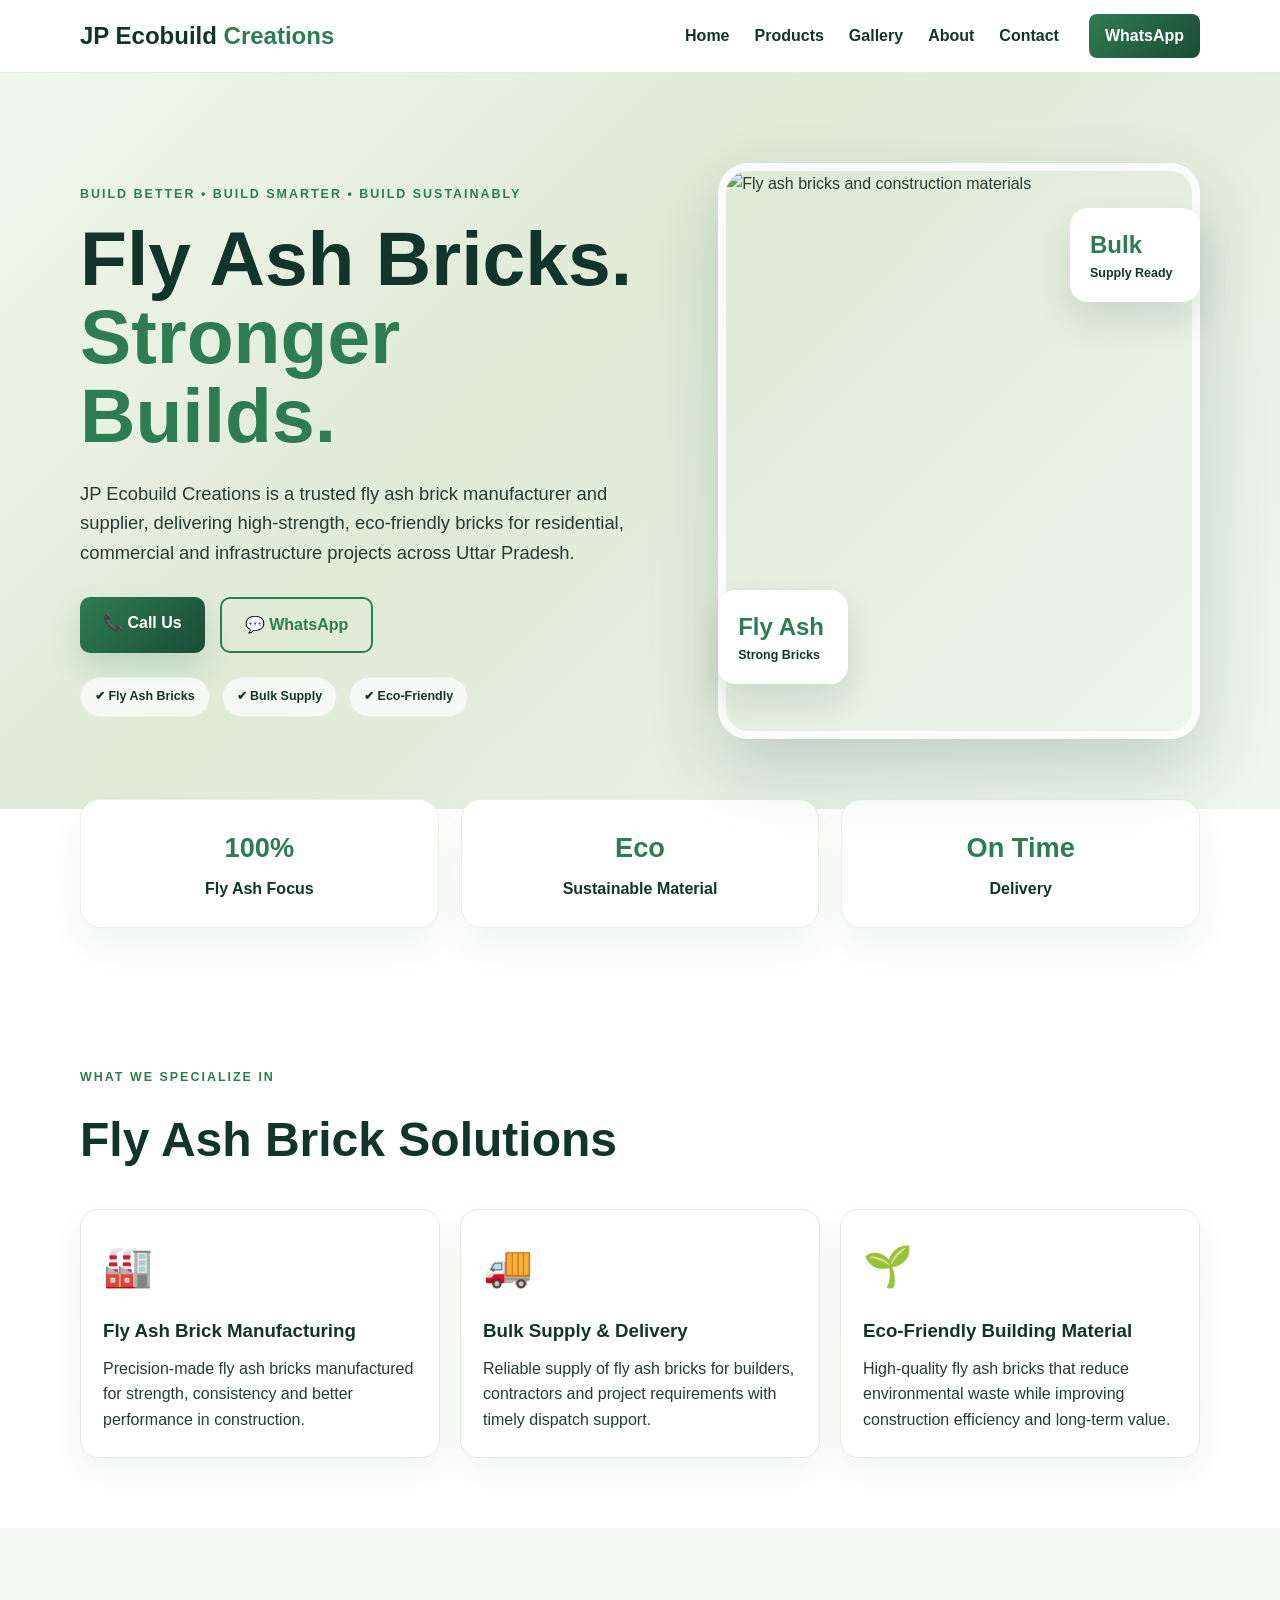
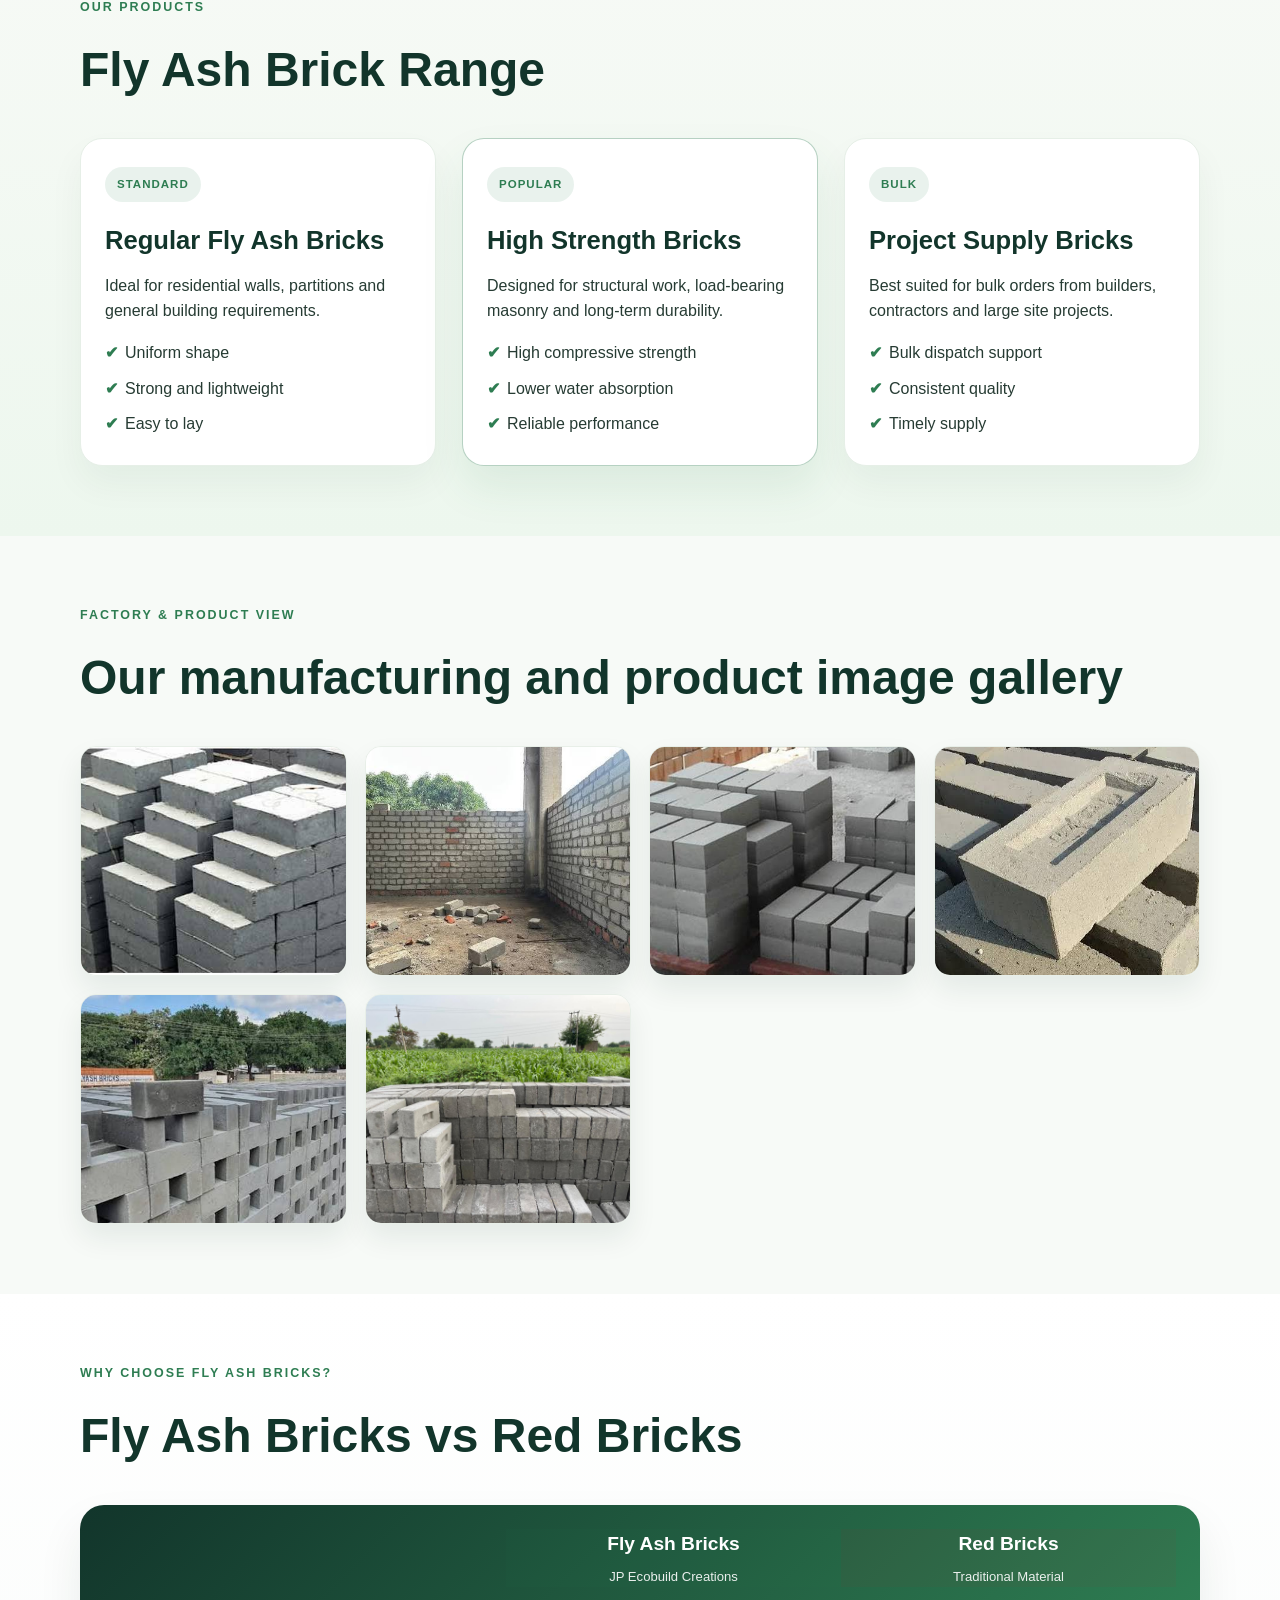
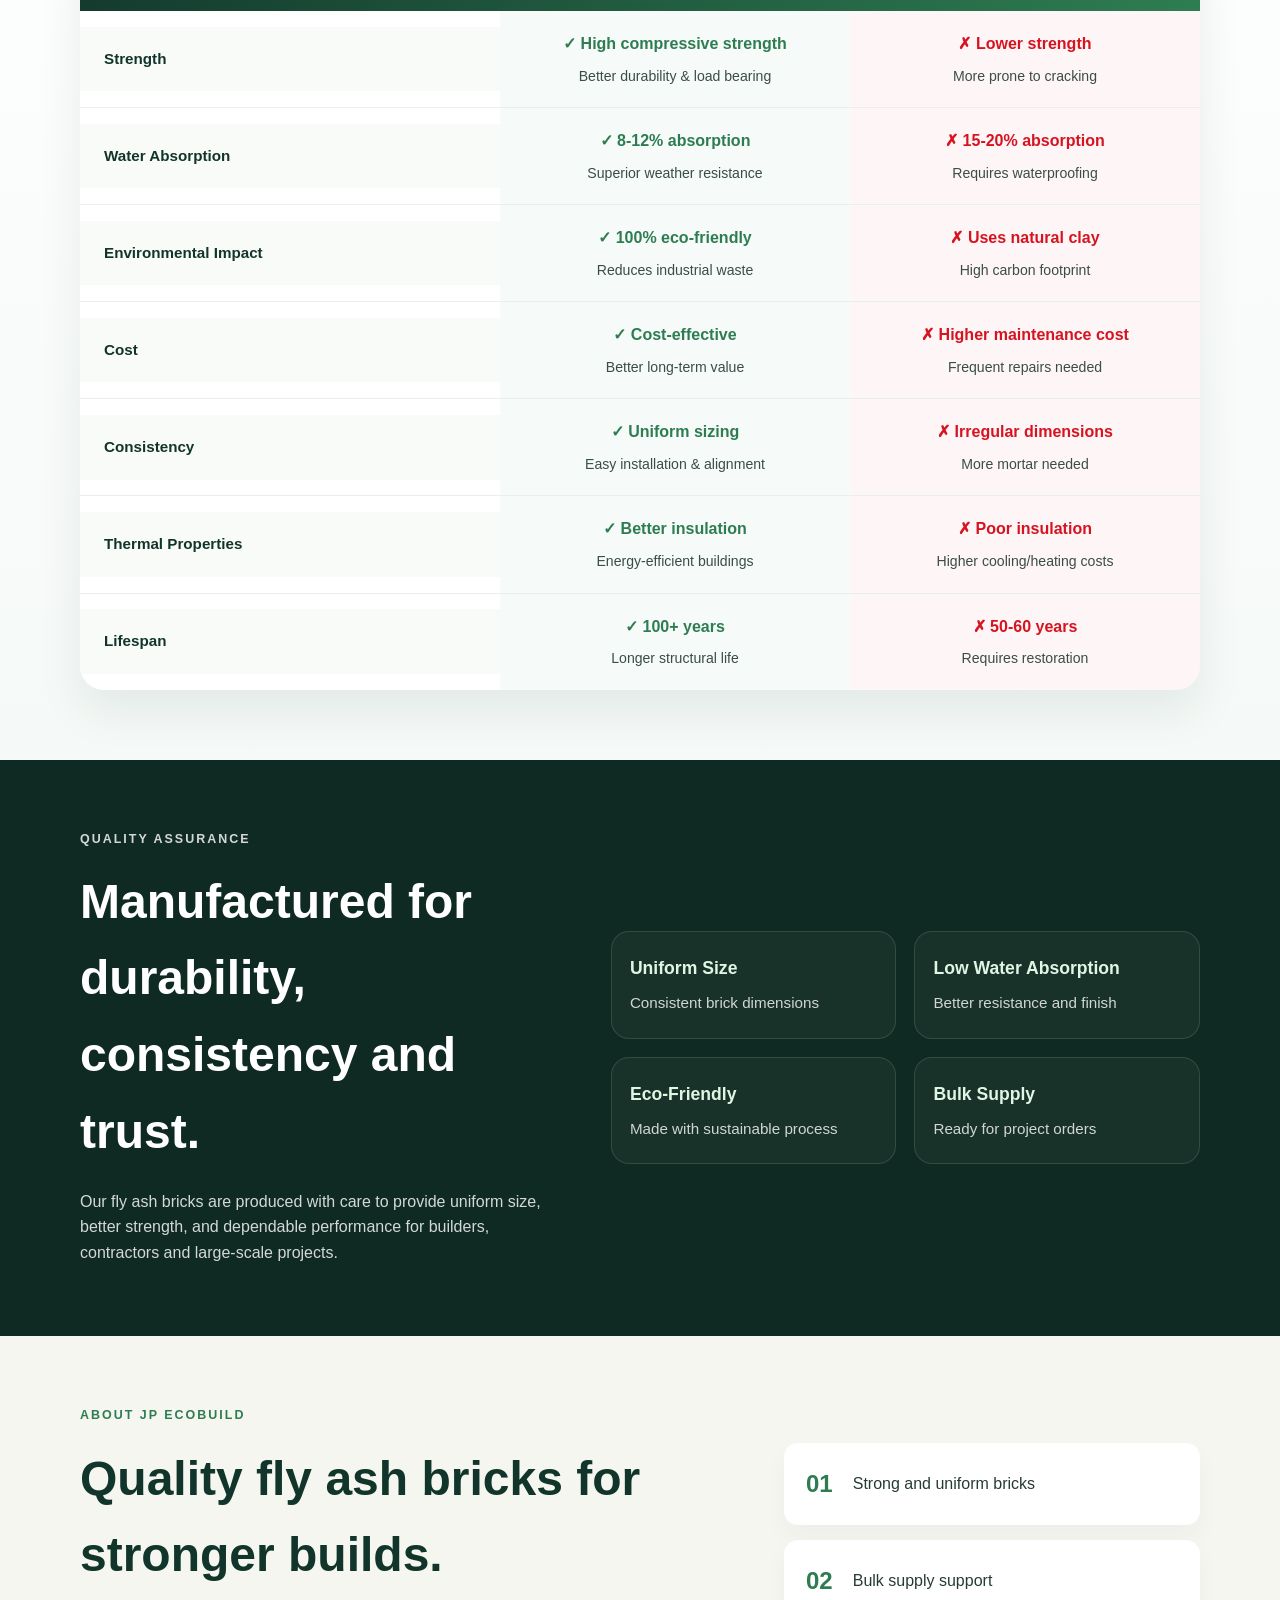
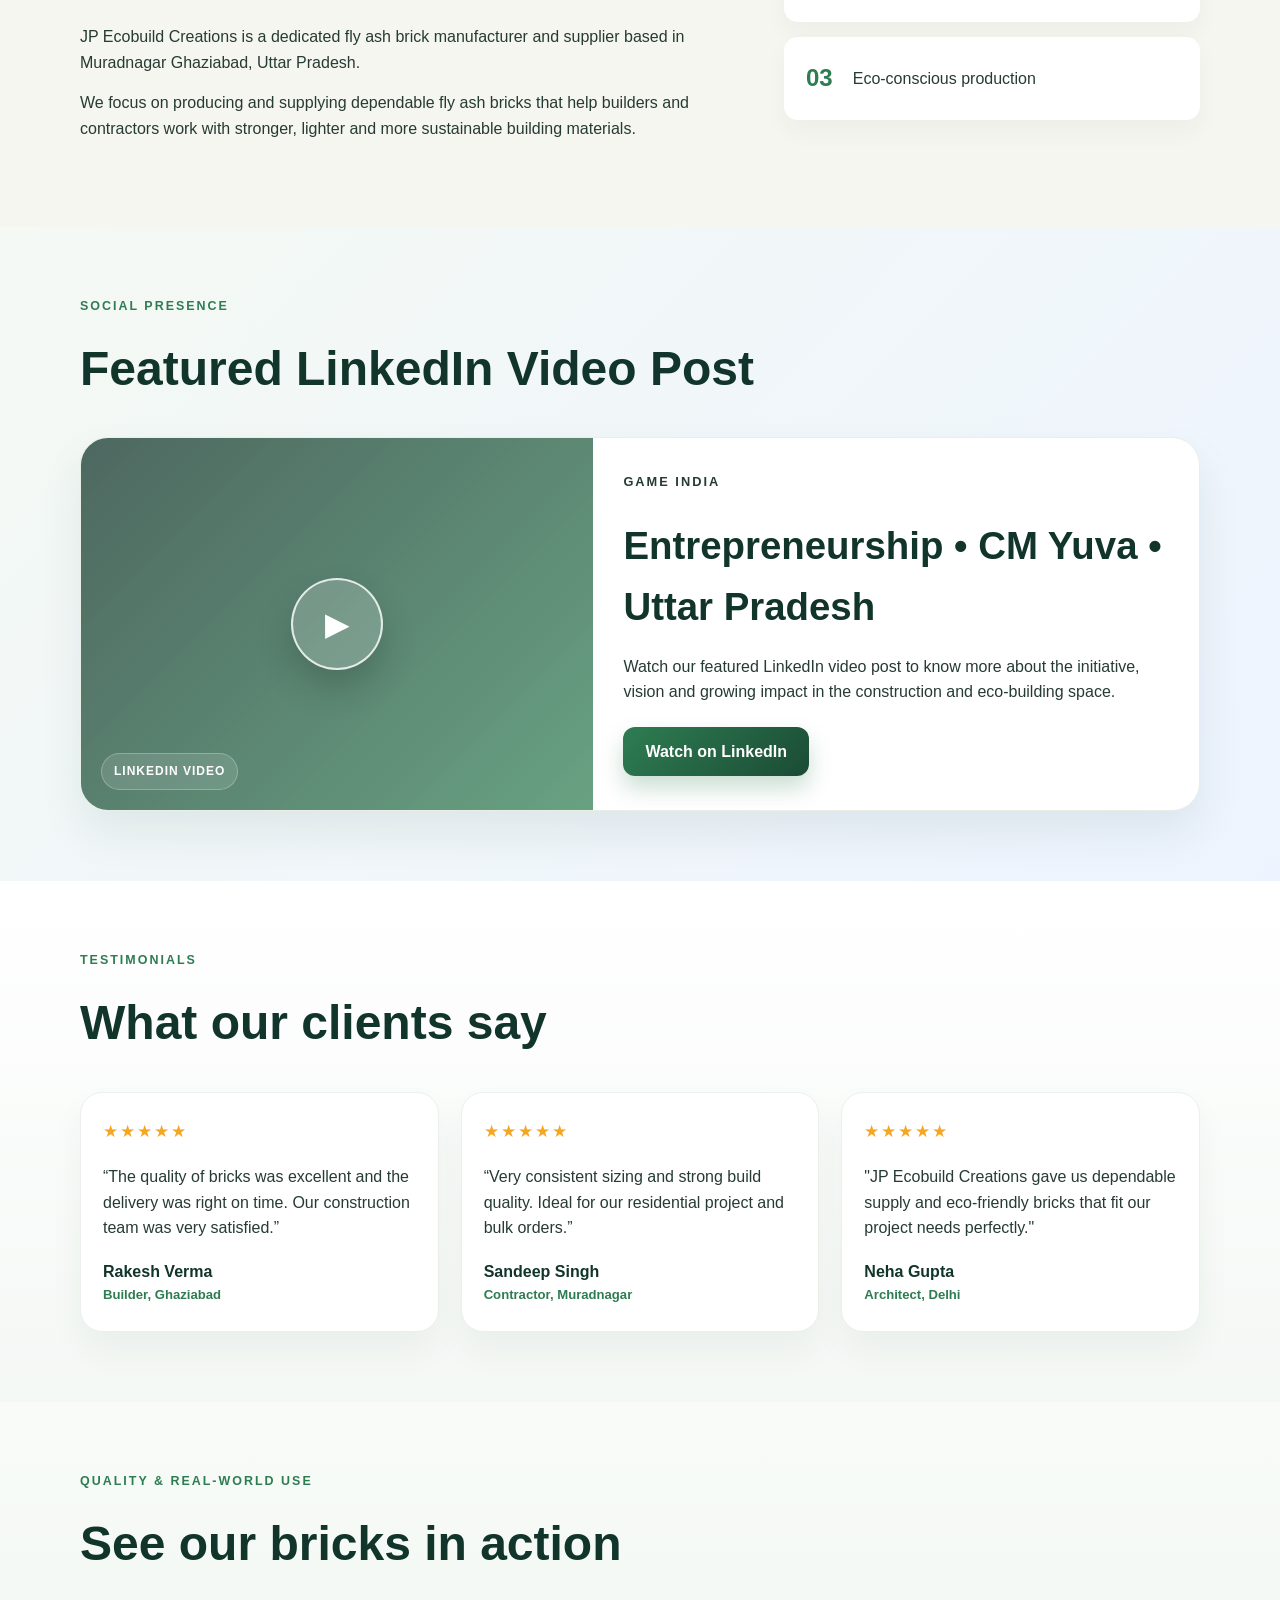
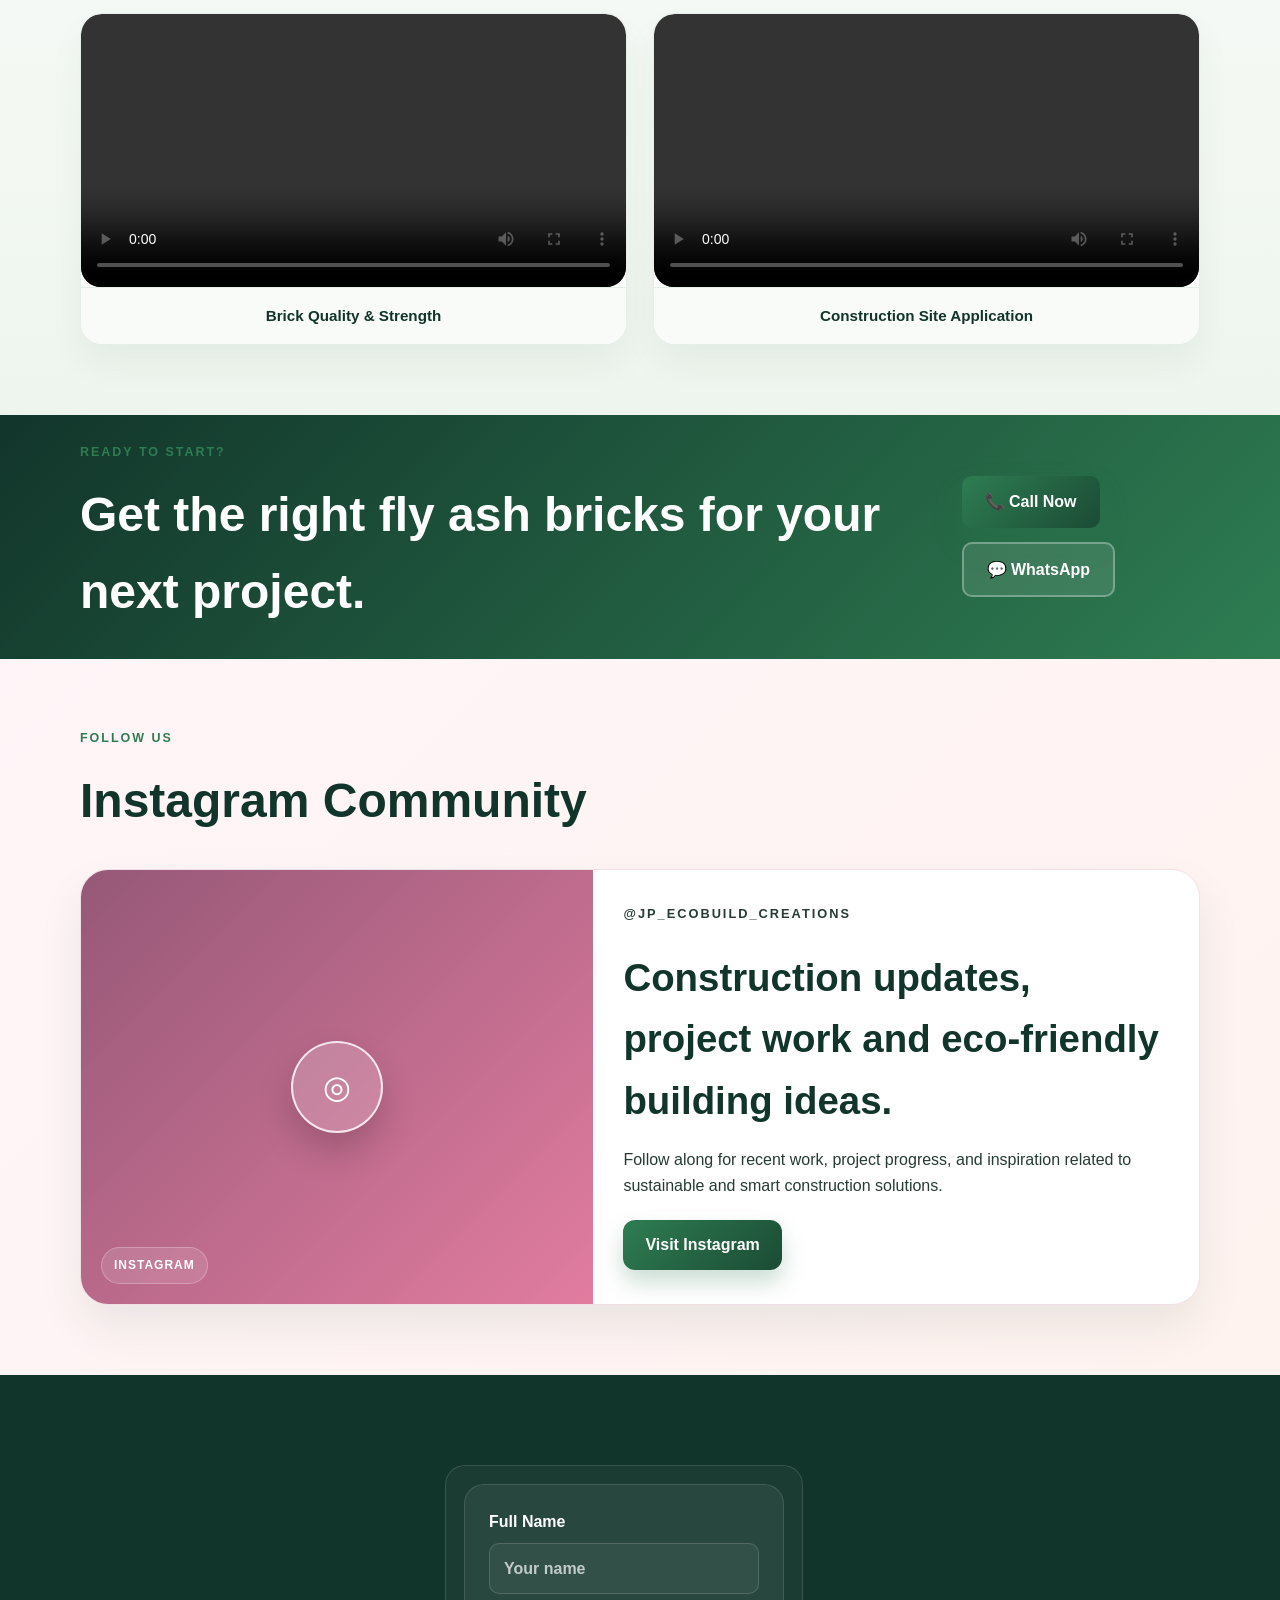
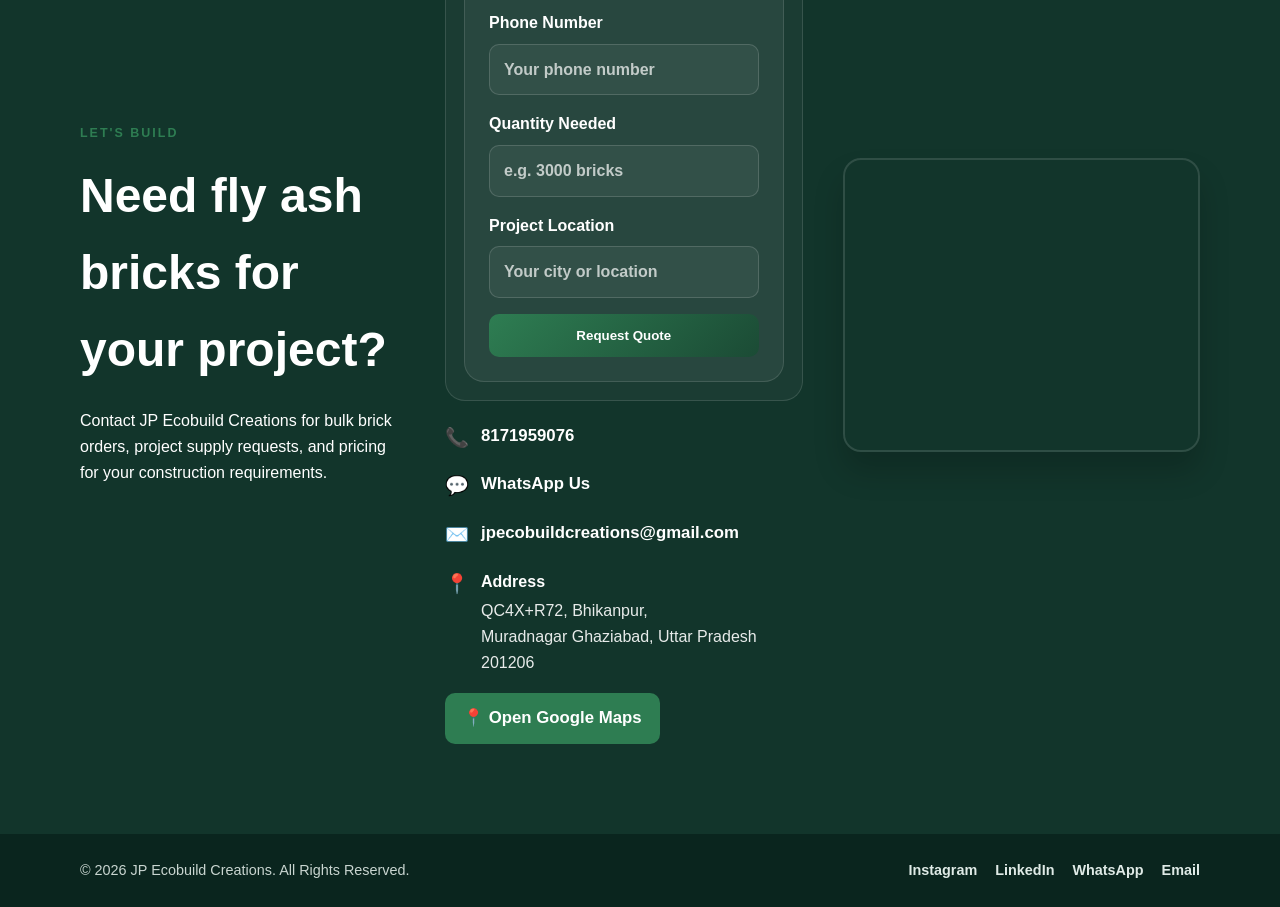
==== commit 2f889e3d: "update the address" ====
--- a/index.html
+++ b/index.html
@@ -366,7 +366,7 @@
         <h2>Quality fly ash bricks for stronger builds.</h2>
         <p>
           JP Ecobuild Creations is a dedicated fly ash brick manufacturer and supplier
-          based in Mahmudabad, Uttar Pradesh.
+          based in Muradnagar Ghaziabad, Uttar Pradesh.
         </p>
 
         <p>
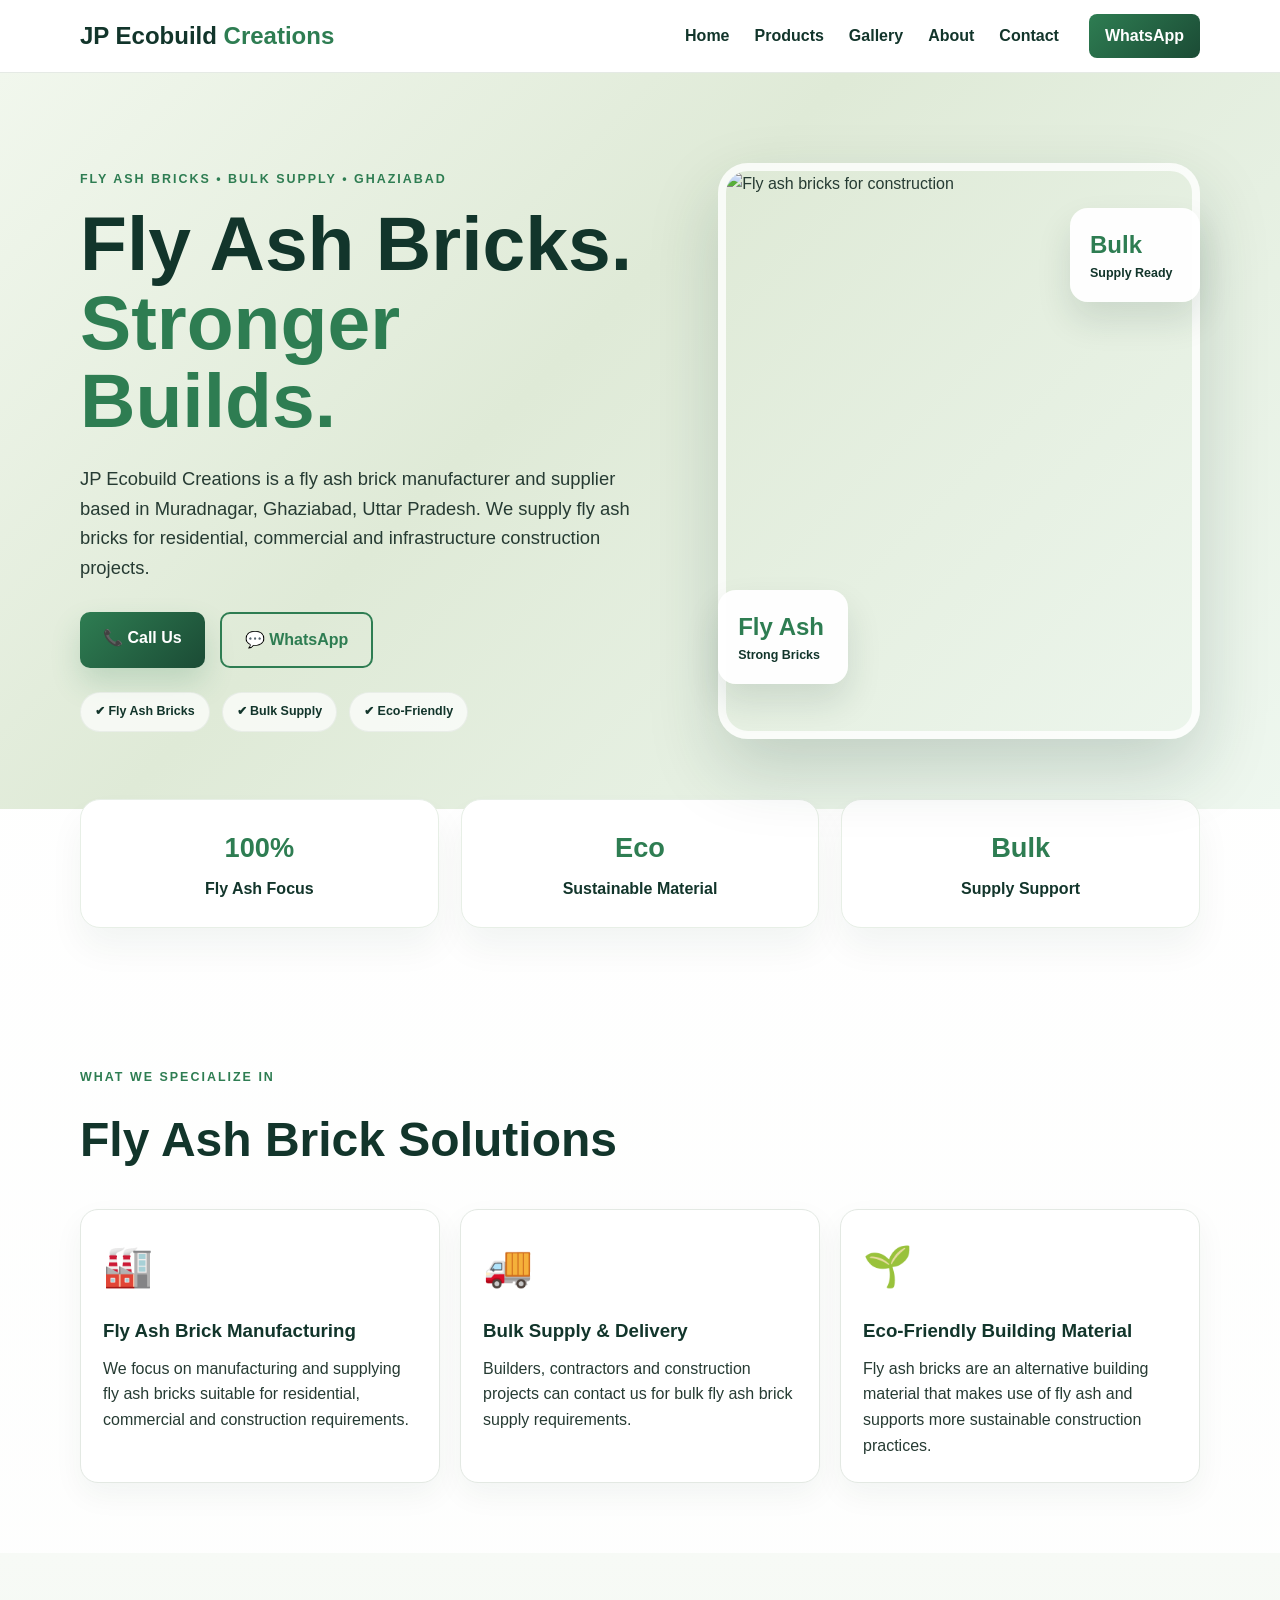
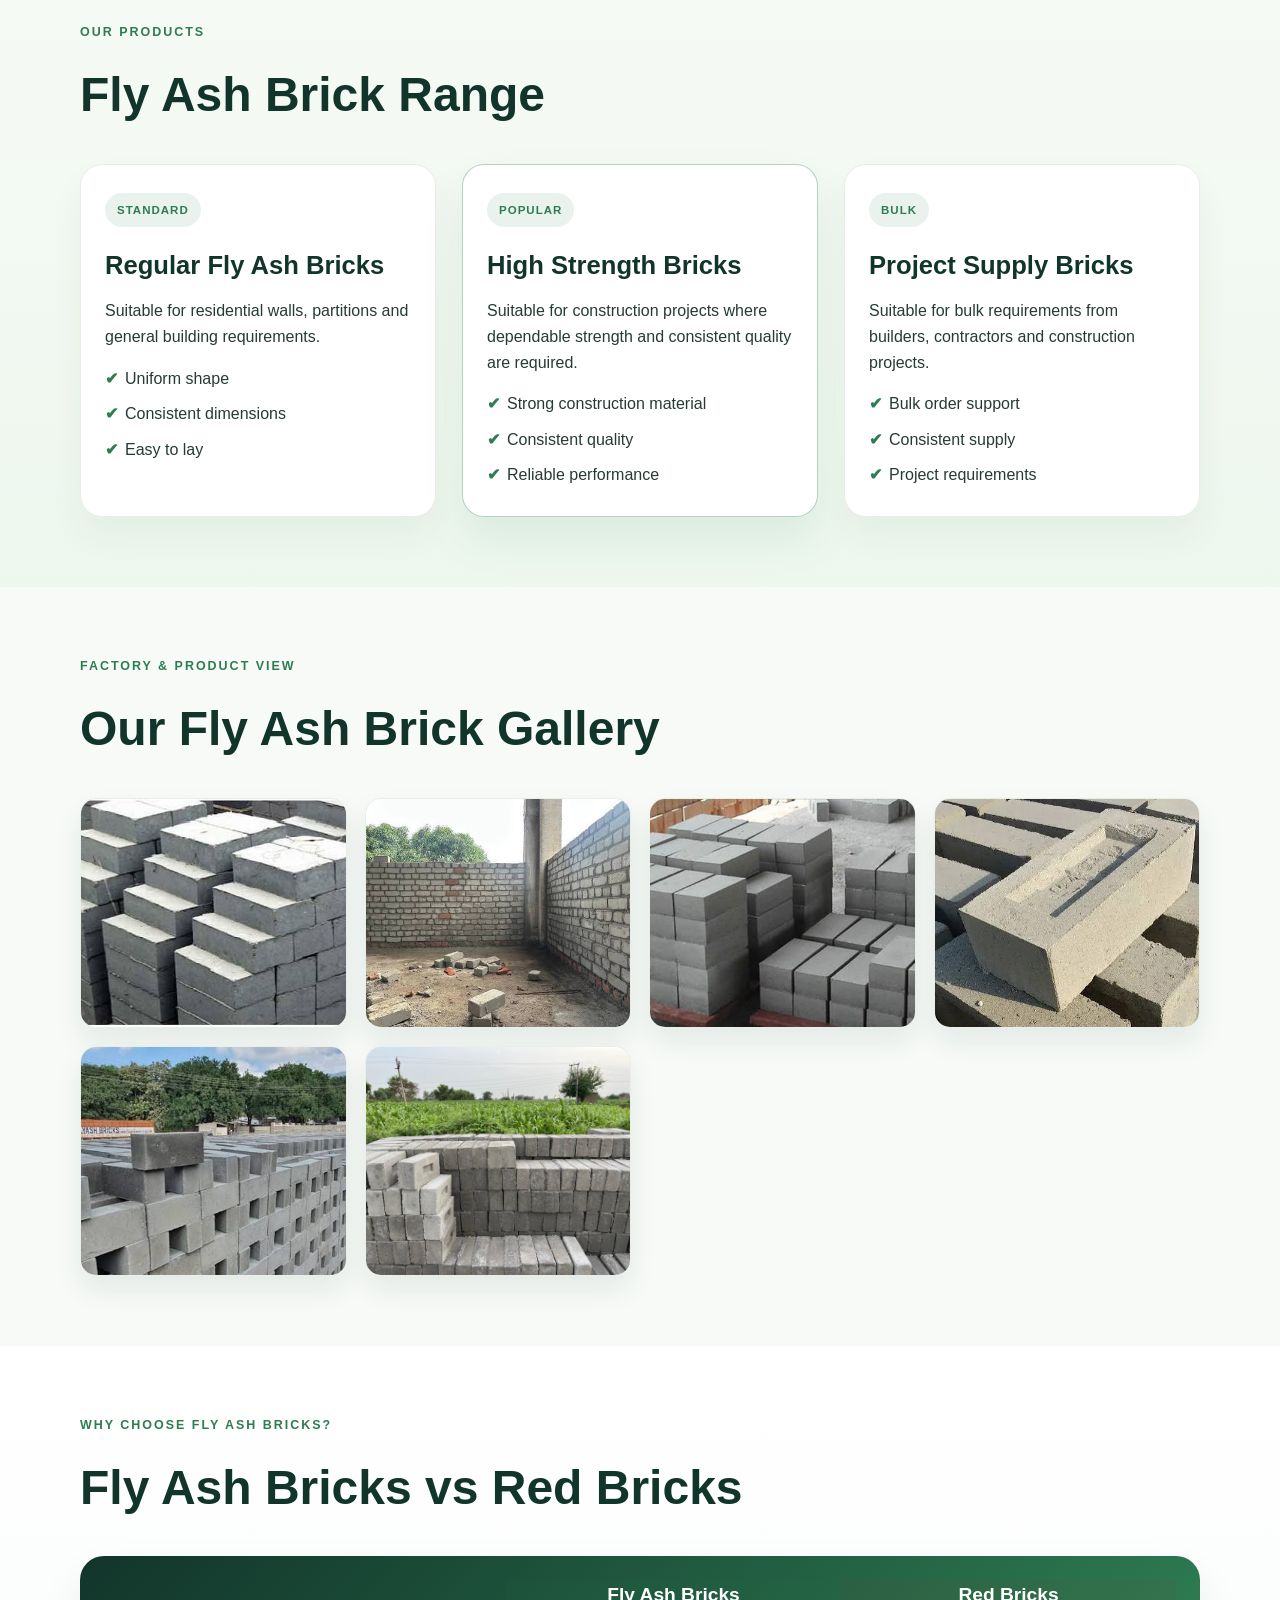
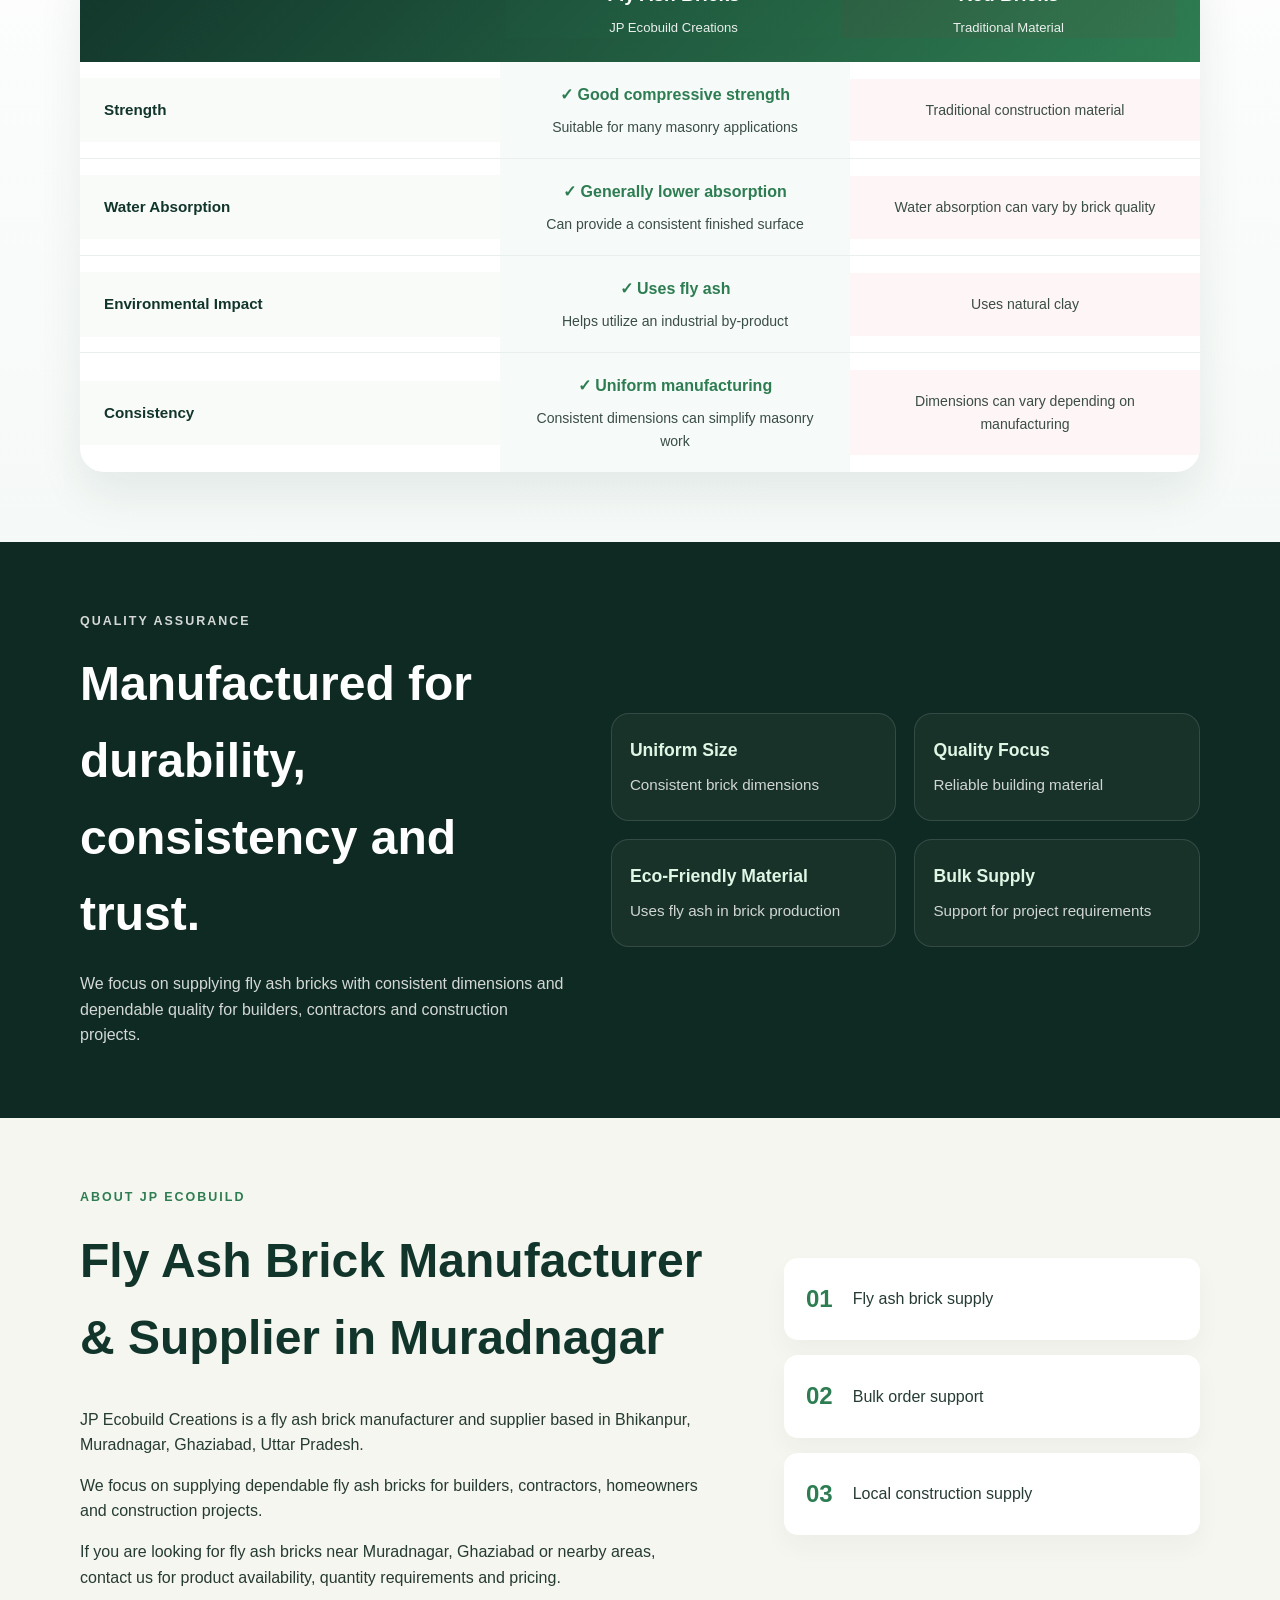
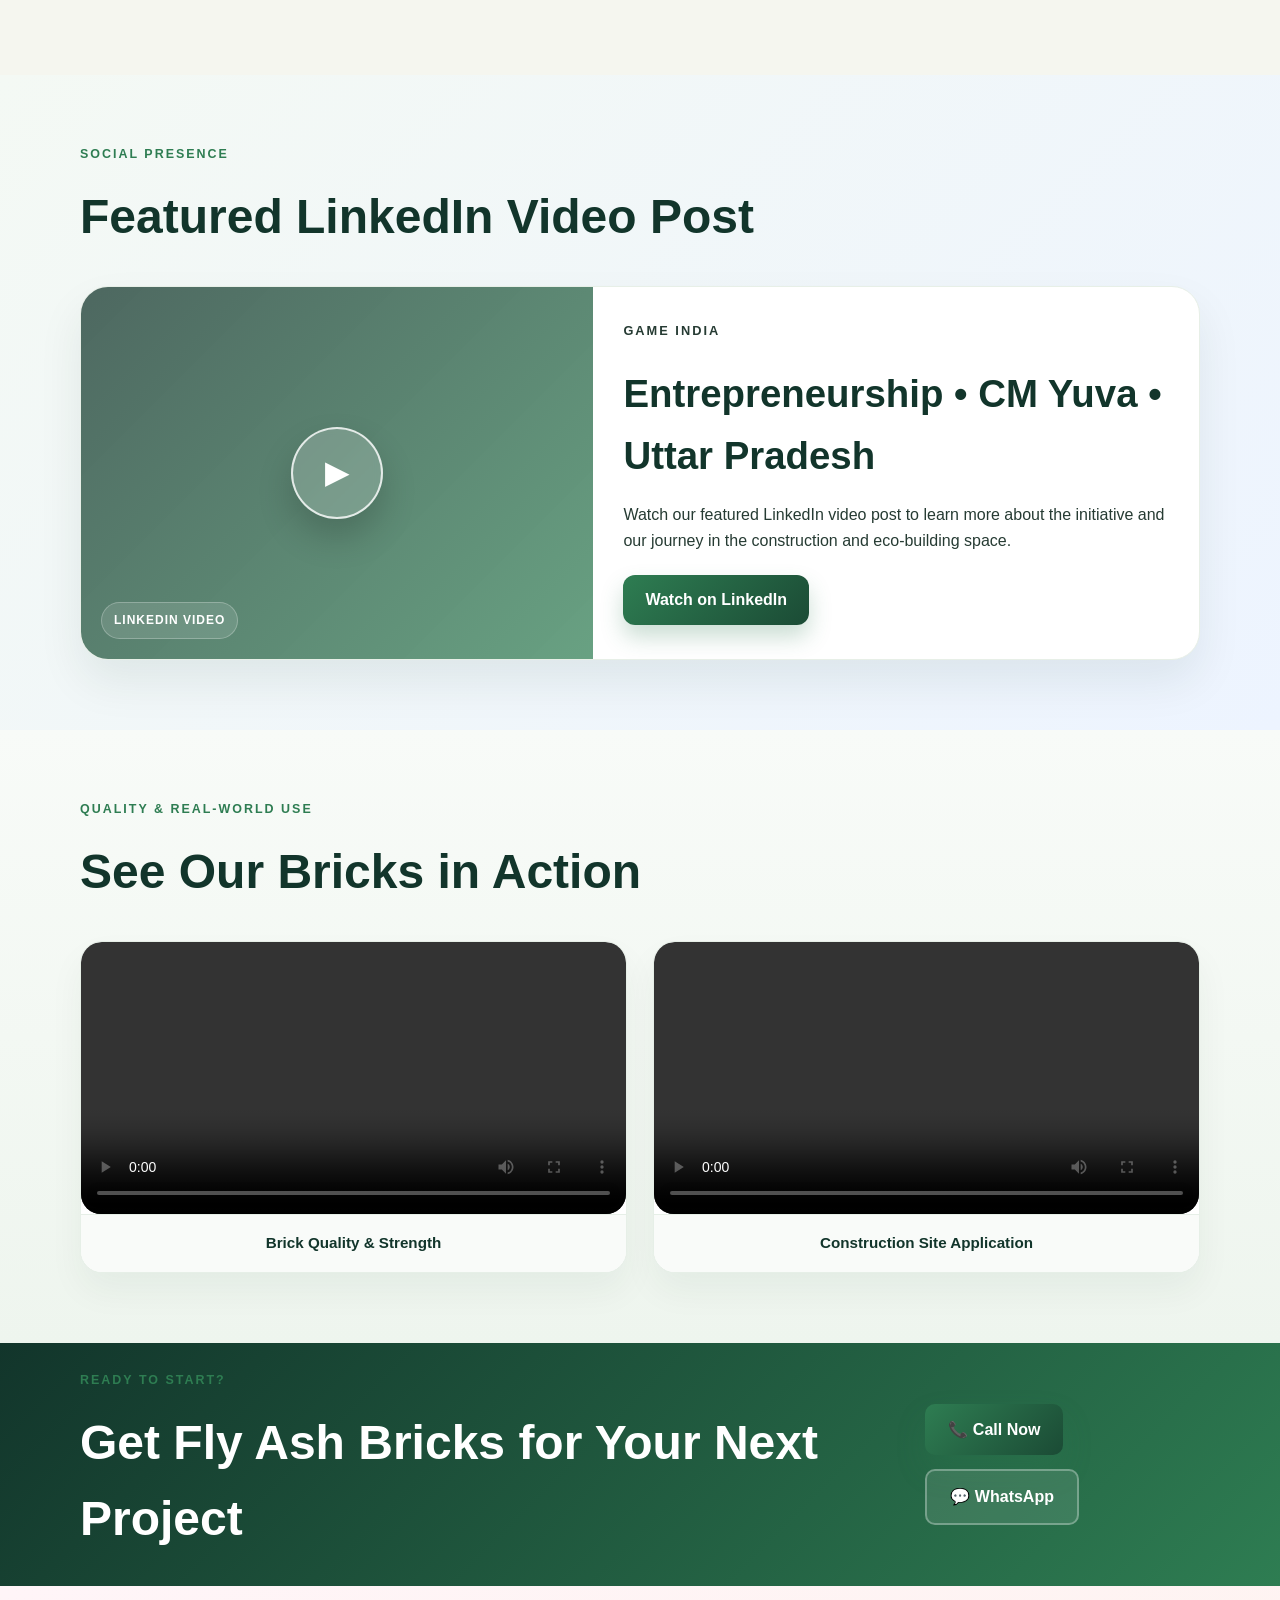
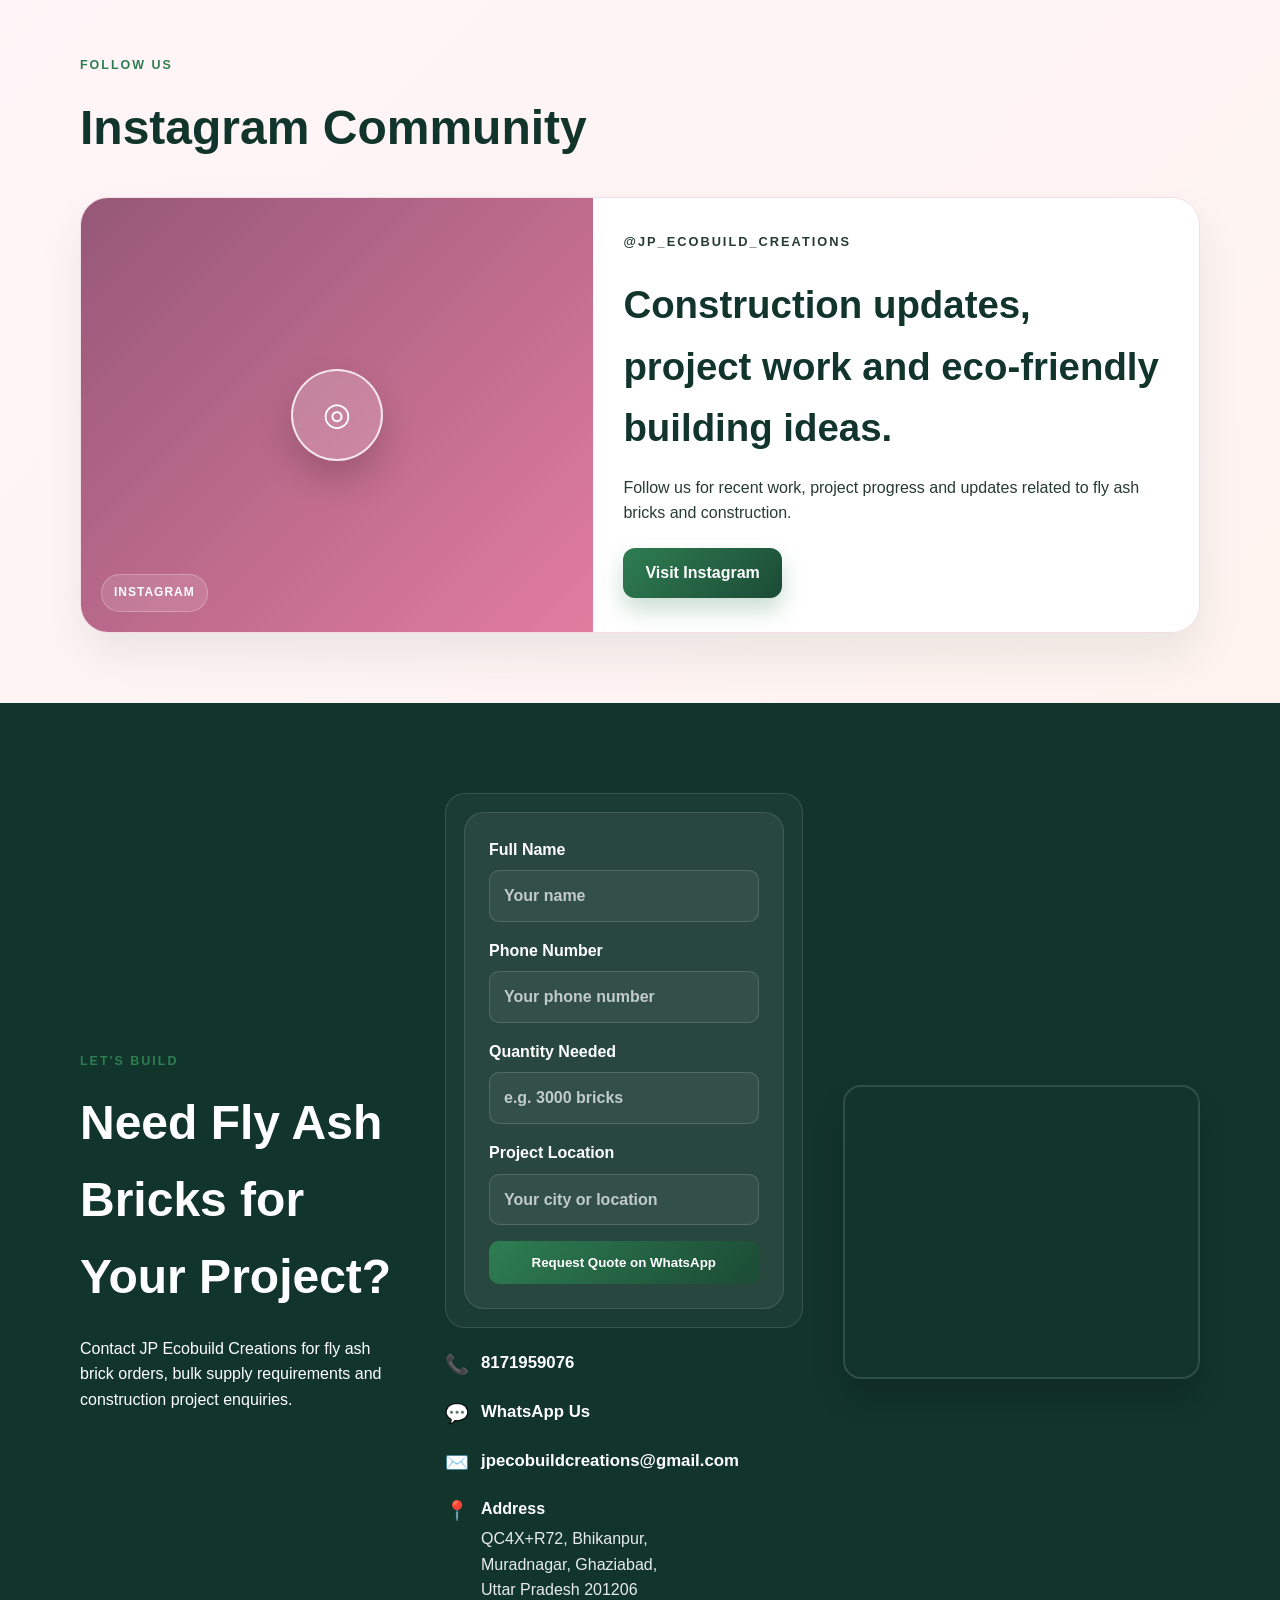
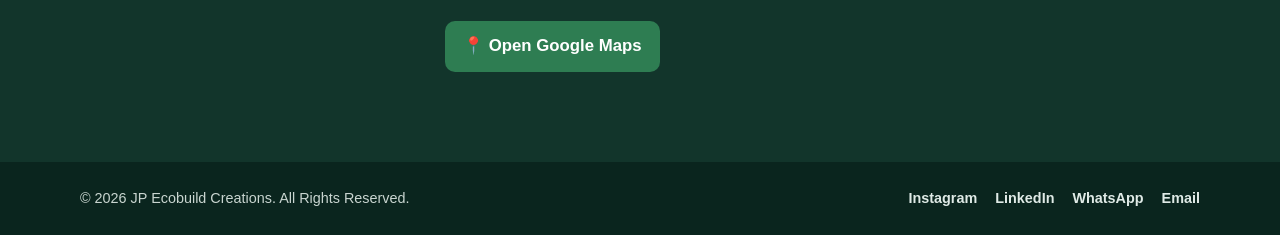
==== commit d85cd574: "improve seo and added robots file" ====
--- a/index.html
+++ b/index.html
@@ -1,15 +1,65 @@
 <!DOCTYPE html>
 <html lang="en">
+
 <head>
   <meta charset="UTF-8">
   <meta name="viewport" content="width=device-width, initial-scale=1.0">
 
-  <title>JP Ecobuild Creations | Fly Ash Brick Manufacturer & Supplier</title>
+  <title>Fly Ash Bricks in Ghaziabad | JP Ecobuild Creations</title>
 
   <meta
     name="description"
-    content="JP Ecobuild Creations is a trusted fly ash brick manufacturer and supplier in Uttar Pradesh, delivering high-quality eco-friendly bricks for construction projects."
+    content="JP Ecobuild Creations is a fly ash brick manufacturer and supplier in Muradnagar, Ghaziabad, Uttar Pradesh. Contact us for quality fly ash bricks, bulk supply and construction projects."
   >
+
+  <meta
+    name="keywords"
+    content="fly ash bricks, fly ash brick manufacturer, fly ash brick supplier, fly ash bricks near me, fly ash bricks Ghaziabad, fly ash bricks Muradnagar, fly ash brick supplier Ghaziabad, fly ash bricks Uttar Pradesh"
+  >
+
+  <meta name="author" content="JP Ecobuild Creations">
+  <meta name="robots" content="index, follow">
+
+  <link rel="canonical" href="https://jpecobuild.in/">
+
+  <!-- Open Graph -->
+  <meta property="og:title" content="JP Ecobuild Creations | Fly Ash Bricks">
+  <meta
+    property="og:description"
+    content="Fly ash brick manufacturer and supplier in Muradnagar, Ghaziabad, Uttar Pradesh. Bulk supply available for builders and contractors."
+  >
+  <meta property="og:type" content="website">
+  <meta property="og:url" content="https://jpecobuild.in/">
+
+  <!-- Local Business Structured Data -->
+  <script type="application/ld+json">
+  {
+    "@context": "https://schema.org",
+    "@type": "LocalBusiness",
+    "name": "JP Ecobuild Creations",
+    "url": "https://jpecobuild.in/",
+    "telephone": "+91-8171959076",
+    "email": "jpecobuildcreations@gmail.com",
+    "description": "Fly ash brick manufacturer and supplier in Muradnagar, Ghaziabad, Uttar Pradesh.",
+    "address": {
+      "@type": "PostalAddress",
+      "streetAddress": "QC4X+R72, Bhikanpur",
+      "addressLocality": "Muradnagar",
+      "addressRegion": "Uttar Pradesh",
+      "postalCode": "201206",
+      "addressCountry": "IN"
+    },
+    "areaServed": [
+      "Muradnagar",
+      "Ghaziabad",
+      "Delhi NCR",
+      "Uttar Pradesh"
+    ],
+    "sameAs": [
+      "https://www.instagram.com/jp_ecobuild_creations/"
+    ]
+  }
+  </script>
 
   <link rel="stylesheet" href="style.css">
 </head>
@@ -19,6 +69,7 @@
   <!-- HEADER -->
   <header class="header">
     <div class="container nav">
+
       <a href="#home" class="logo">
         JP Ecobuild <span>Creations</span>
       </a>
@@ -31,17 +82,29 @@
         <a href="#contact">Contact</a>
       </nav>
 
-      <a href="https://wa.me/918171959076" class="whatsapp" target="_blank">
+      <a
+        href="https://wa.me/918171959076"
+        class="whatsapp"
+        target="_blank"
+        rel="noopener"
+      >
         WhatsApp
       </a>
+
     </div>
   </header>
+
 
   <!-- HERO -->
   <section id="home" class="hero">
+
     <div class="container hero-content">
+
       <div class="hero-text">
-        <p class="eyebrow">BUILD BETTER • BUILD SMARTER • BUILD SUSTAINABLY</p>
+
+        <p class="eyebrow">
+          FLY ASH BRICKS • BULK SUPPLY • GHAZIABAD
+        </p>
 
         <h1>
           Fly Ash Bricks.
@@ -49,14 +112,27 @@
         </h1>
 
         <p class="description">
-          JP Ecobuild Creations is a trusted fly ash brick manufacturer and supplier,
-          delivering high-strength, eco-friendly bricks for residential, commercial and
-          infrastructure projects across Uttar Pradesh.
+          JP Ecobuild Creations is a fly ash brick manufacturer and supplier
+          based in Muradnagar, Ghaziabad, Uttar Pradesh. We supply fly ash
+          bricks for residential, commercial and infrastructure construction
+          projects.
         </p>
 
         <div class="buttons">
-          <a href="tel:+918171959076" class="btn">📞 Call Us</a>
-          <a href="https://wa.me/918171959076" class="btn outline" target="_blank">💬 WhatsApp</a>
+
+          <a href="tel:+918171959076" class="btn">
+            📞 Call Us
+          </a>
+
+          <a
+            href="https://wa.me/918171959076"
+            class="btn outline"
+            target="_blank"
+            rel="noopener"
+          >
+            💬 WhatsApp
+          </a>
+
         </div>
 
         <div class="hero-badges">
@@ -64,11 +140,20 @@
           <span>✔ Bulk Supply</span>
           <span>✔ Eco-Friendly</span>
         </div>
-      </div>
+
+      </div>
+
 
       <div class="hero-visual">
+
         <div class="hero-image-card">
-          <img src="https://cpimg.tistatic.com/02243096/b/5/Construction-Fly-Ash-Bricks.jpg" alt="Fly ash bricks and construction materials">
+
+          <img
+            src="https://cpimg.tistatic.com/02243096/b/5/Construction-Fly-Ash-Bricks.jpg"
+            alt="Fly ash bricks for construction"
+            loading="eager"
+          >
+
         </div>
 
         <div class="floating-box box-one">
@@ -80,545 +165,1017 @@
           <strong>Bulk</strong>
           <span>Supply Ready</span>
         </div>
-      </div>
-    </div>
-  </section>
+
+      </div>
+
+    </div>
+
+  </section>
+
 
   <!-- TRUST -->
   <section class="section trust-section">
+
     <div class="container trust-grid">
+
       <div class="trust-card">
         <strong>100%</strong>
         <span>Fly Ash Focus</span>
       </div>
+
       <div class="trust-card">
         <strong>Eco</strong>
         <span>Sustainable Material</span>
       </div>
+
       <div class="trust-card">
-        <strong>On Time</strong>
-        <span>Delivery</span>
-      </div>
-    </div>
-  </section>
+        <strong>Bulk</strong>
+        <span>Supply Support</span>
+      </div>
+
+    </div>
+
+  </section>
+
 
   <!-- SERVICES -->
   <section id="services" class="section">
+
     <div class="container">
-      <p class="eyebrow">WHAT WE SPECIALIZE IN</p>
-      <h2>Fly Ash Brick Solutions</h2>
+
+      <p class="eyebrow">
+        WHAT WE SPECIALIZE IN
+      </p>
+
+      <h2>
+        Fly Ash Brick Solutions
+      </h2>
 
       <div class="services">
+
         <div class="service-card">
           <div class="icon">🏭</div>
-          <h3>Fly Ash Brick Manufacturing</h3>
+
+          <h3>
+            Fly Ash Brick Manufacturing
+          </h3>
+
           <p>
-            Precision-made fly ash bricks manufactured for strength, consistency and
-            better performance in construction.
+            We focus on manufacturing and supplying fly ash bricks
+            suitable for residential, commercial and construction
+            requirements.
           </p>
         </div>
+
 
         <div class="service-card">
           <div class="icon">🚚</div>
-          <h3>Bulk Supply & Delivery</h3>
+
+          <h3>
+            Bulk Supply & Delivery
+          </h3>
+
           <p>
-            Reliable supply of fly ash bricks for builders, contractors and project
-            requirements with timely dispatch support.
+            Builders, contractors and construction projects can
+            contact us for bulk fly ash brick supply requirements.
           </p>
         </div>
+
 
         <div class="service-card">
           <div class="icon">🌱</div>
-          <h3>Eco-Friendly Building Material</h3>
+
+          <h3>
+            Eco-Friendly Building Material
+          </h3>
+
           <p>
-            High-quality fly ash bricks that reduce environmental waste while improving
-            construction efficiency and long-term value.
+            Fly ash bricks are an alternative building material that
+            makes use of fly ash and supports more sustainable
+            construction practices.
           </p>
         </div>
-      </div>
-    </div>
-  </section>
+
+      </div>
+
+    </div>
+
+  </section>
+
 
   <!-- PRODUCTS -->
   <section id="products" class="section products-section">
+
     <div class="container">
-      <p class="eyebrow">OUR PRODUCTS</p>
-      <h2>Fly Ash Brick Range</h2>
+
+      <p class="eyebrow">
+        OUR PRODUCTS
+      </p>
+
+      <h2>
+        Fly Ash Brick Range
+      </h2>
 
       <div class="product-grid">
+
         <div class="product-card">
-          <div class="product-badge">Standard</div>
-          <h3>Regular Fly Ash Bricks</h3>
+
+          <div class="product-badge">
+            Standard
+          </div>
+
+          <h3>
+            Regular Fly Ash Bricks
+          </h3>
+
           <p>
-            Ideal for residential walls, partitions and general building requirements.
+            Suitable for residential walls, partitions and general
+            building requirements.
           </p>
+
           <ul>
             <li>Uniform shape</li>
-            <li>Strong and lightweight</li>
+            <li>Consistent dimensions</li>
             <li>Easy to lay</li>
           </ul>
-        </div>
+
+        </div>
+
 
         <div class="product-card highlight">
-          <div class="product-badge">Popular</div>
-          <h3>High Strength Bricks</h3>
+
+          <div class="product-badge">
+            Popular
+          </div>
+
+          <h3>
+            High Strength Bricks
+          </h3>
+
           <p>
-            Designed for structural work, load-bearing masonry and long-term durability.
+            Suitable for construction projects where dependable
+            strength and consistent quality are required.
           </p>
+
           <ul>
-            <li>High compressive strength</li>
-            <li>Lower water absorption</li>
+            <li>Strong construction material</li>
+            <li>Consistent quality</li>
             <li>Reliable performance</li>
           </ul>
-        </div>
+
+        </div>
+
 
         <div class="product-card">
-          <div class="product-badge">Bulk</div>
-          <h3>Project Supply Bricks</h3>
+
+          <div class="product-badge">
+            Bulk
+          </div>
+
+          <h3>
+            Project Supply Bricks
+          </h3>
+
           <p>
-            Best suited for bulk orders from builders, contractors and large site projects.
+            Suitable for bulk requirements from builders, contractors
+            and construction projects.
           </p>
+
           <ul>
-            <li>Bulk dispatch support</li>
-            <li>Consistent quality</li>
-            <li>Timely supply</li>
+            <li>Bulk order support</li>
+            <li>Consistent supply</li>
+            <li>Project requirements</li>
           </ul>
-        </div>
-      </div>
-    </div>
-  </section>
-
-  <!-- FACTORY GALLERY -->
+
+        </div>
+
+      </div>
+
+    </div>
+
+  </section>
+
+
+  <!-- GALLERY -->
   <section id="gallery" class="section gallery-section">
+
     <div class="container">
-      <p class="eyebrow">FACTORY & PRODUCT VIEW</p>
-      <h2>Our manufacturing and product image gallery</h2>
+
+      <p class="eyebrow">
+        FACTORY & PRODUCT VIEW
+      </p>
+
+      <h2>
+        Our Fly Ash Brick Gallery
+      </h2>
 
       <div class="gallery-grid">
-        <img src="assets/gallery/brick-2.jpg" alt="Fly ash brick product at the manufacturing site">
-        <img src="assets/gallery/brick-3.jpg" alt="Large pile of fly ash bricks">
-        <img src="assets/gallery/brick-4.jpg" alt="Fly ash brick stack ready for supply">
-        <img src="assets/gallery/brick-5.jpg" alt="Close-up fly ash bricks arranged in a stack">
-        <img src="assets/gallery/brick-6.jpg" alt="Brick manufacturing and supply material">
-        <img src="assets/gallery/brick-8.jpg" alt="Fly ash brick gallery image">
-      </div>
-    </div>
-  </section>
+
+        <img
+          src="assets/gallery/brick-2.jpg"
+          alt="Fly ash bricks at the manufacturing site"
+          loading="lazy"
+        >
+
+        <img
+          src="assets/gallery/brick-3.jpg"
+          alt="Large pile of fly ash bricks"
+          loading="lazy"
+        >
+
+        <img
+          src="assets/gallery/brick-4.jpg"
+          alt="Fly ash brick stack ready for supply"
+          loading="lazy"
+        >
+
+        <img
+          src="assets/gallery/brick-5.jpg"
+          alt="Fly ash bricks arranged in a stack"
+          loading="lazy"
+        >
+
+        <img
+          src="assets/gallery/brick-6.jpg"
+          alt="Fly ash brick manufacturing material"
+          loading="lazy"
+        >
+
+        <img
+          src="assets/gallery/brick-8.jpg"
+          alt="Fly ash brick product"
+          loading="lazy"
+        >
+
+      </div>
+
+    </div>
+
+  </section>
+
 
   <!-- COMPARISON -->
   <section class="section comparison-section">
+
     <div class="container">
-      <p class="eyebrow">WHY CHOOSE FLY ASH BRICKS?</p>
-      <h2>Fly Ash Bricks vs Red Bricks</h2>
+
+      <p class="eyebrow">
+        WHY CHOOSE FLY ASH BRICKS?
+      </p>
+
+      <h2>
+        Fly Ash Bricks vs Red Bricks
+      </h2>
 
       <div class="comparison-table">
+
         <div class="comparison-header">
+
           <div class="comparison-label"></div>
+
           <div class="comparison-col fly-ash-col">
             <strong>Fly Ash Bricks</strong>
             <span>JP Ecobuild Creations</span>
           </div>
+
           <div class="comparison-col red-col">
             <strong>Red Bricks</strong>
             <span>Traditional Material</span>
           </div>
-        </div>
+
+        </div>
+
 
         <div class="comparison-row">
+
           <div class="comparison-label">
             <strong>Strength</strong>
           </div>
+
           <div class="comparison-col fly-ash-col">
-            <span class="advantage">✓ High compressive strength</span>
-            <span>Better durability & load bearing</span>
-          </div>
+            <span class="advantage">
+              ✓ Good compressive strength
+            </span>
+
+            <span>
+              Suitable for many masonry applications
+            </span>
+          </div>
+
           <div class="comparison-col red-col">
-            <span class="disadvantage">✗ Lower strength</span>
-            <span>More prone to cracking</span>
-          </div>
-        </div>
+            <span>
+              Traditional construction material
+            </span>
+          </div>
+
+        </div>
+
 
         <div class="comparison-row">
+
           <div class="comparison-label">
             <strong>Water Absorption</strong>
           </div>
+
           <div class="comparison-col fly-ash-col">
-            <span class="advantage">✓ 8-12% absorption</span>
-            <span>Superior weather resistance</span>
-          </div>
+            <span class="advantage">
+              ✓ Generally lower absorption
+            </span>
+
+            <span>
+              Can provide a consistent finished surface
+            </span>
+          </div>
+
           <div class="comparison-col red-col">
-            <span class="disadvantage">✗ 15-20% absorption</span>
-            <span>Requires waterproofing</span>
-          </div>
-        </div>
+            <span>
+              Water absorption can vary by brick quality
+            </span>
+          </div>
+
+        </div>
+
 
         <div class="comparison-row">
+
           <div class="comparison-label">
             <strong>Environmental Impact</strong>
           </div>
+
           <div class="comparison-col fly-ash-col">
-            <span class="advantage">✓ 100% eco-friendly</span>
-            <span>Reduces industrial waste</span>
-          </div>
+            <span class="advantage">
+              ✓ Uses fly ash
+            </span>
+
+            <span>
+              Helps utilize an industrial by-product
+            </span>
+          </div>
+
           <div class="comparison-col red-col">
-            <span class="disadvantage">✗ Uses natural clay</span>
-            <span>High carbon footprint</span>
-          </div>
-        </div>
+            <span>
+              Uses natural clay
+            </span>
+          </div>
+
+        </div>
+
 
         <div class="comparison-row">
-          <div class="comparison-label">
-            <strong>Cost</strong>
-          </div>
-          <div class="comparison-col fly-ash-col">
-            <span class="advantage">✓ Cost-effective</span>
-            <span>Better long-term value</span>
-          </div>
-          <div class="comparison-col red-col">
-            <span class="disadvantage">✗ Higher maintenance cost</span>
-            <span>Frequent repairs needed</span>
-          </div>
-        </div>
-
-        <div class="comparison-row">
+
           <div class="comparison-label">
             <strong>Consistency</strong>
           </div>
+
           <div class="comparison-col fly-ash-col">
-            <span class="advantage">✓ Uniform sizing</span>
-            <span>Easy installation & alignment</span>
-          </div>
+            <span class="advantage">
+              ✓ Uniform manufacturing
+            </span>
+
+            <span>
+              Consistent dimensions can simplify masonry work
+            </span>
+          </div>
+
           <div class="comparison-col red-col">
-            <span class="disadvantage">✗ Irregular dimensions</span>
-            <span>More mortar needed</span>
-          </div>
-        </div>
-
-        <div class="comparison-row">
-          <div class="comparison-label">
-            <strong>Thermal Properties</strong>
-          </div>
-          <div class="comparison-col fly-ash-col">
-            <span class="advantage">✓ Better insulation</span>
-            <span>Energy-efficient buildings</span>
-          </div>
-          <div class="comparison-col red-col">
-            <span class="disadvantage">✗ Poor insulation</span>
-            <span>Higher cooling/heating costs</span>
-          </div>
-        </div>
-
-        <div class="comparison-row">
-          <div class="comparison-label">
-            <strong>Lifespan</strong>
-          </div>
-          <div class="comparison-col fly-ash-col">
-            <span class="advantage">✓ 100+ years</span>
-            <span>Longer structural life</span>
-          </div>
-          <div class="comparison-col red-col">
-            <span class="disadvantage">✗ 50-60 years</span>
-            <span>Requires restoration</span>
-          </div>
-        </div>
-      </div>
-    </div>
-  </section>
+            <span>
+              Dimensions can vary depending on manufacturing
+            </span>
+          </div>
+
+        </div>
+
+      </div>
+
+    </div>
+
+  </section>
+
 
   <!-- QUALITY -->
   <section class="section quality-section">
+
     <div class="container quality-wrap">
+
       <div class="quality-copy">
-        <p class="eyebrow">QUALITY ASSURANCE</p>
-        <h2>Manufactured for durability, consistency and trust.</h2>
+
+        <p class="eyebrow">
+          QUALITY ASSURANCE
+        </p>
+
+        <h2>
+          Manufactured for durability, consistency and trust.
+        </h2>
+
         <p>
-          Our fly ash bricks are produced with care to provide uniform size, better strength,
-          and dependable performance for builders, contractors and large-scale projects.
+          We focus on supplying fly ash bricks with consistent
+          dimensions and dependable quality for builders, contractors
+          and construction projects.
         </p>
-      </div>
+
+      </div>
+
 
       <div class="quality-grid">
+
         <div class="quality-card">
           <strong>Uniform Size</strong>
           <span>Consistent brick dimensions</span>
         </div>
+
         <div class="quality-card">
-          <strong>Low Water Absorption</strong>
-          <span>Better resistance and finish</span>
-        </div>
+          <strong>Quality Focus</strong>
+          <span>Reliable building material</span>
+        </div>
+
         <div class="quality-card">
-          <strong>Eco-Friendly</strong>
-          <span>Made with sustainable process</span>
-        </div>
+          <strong>Eco-Friendly Material</strong>
+          <span>Uses fly ash in brick production</span>
+        </div>
+
         <div class="quality-card">
           <strong>Bulk Supply</strong>
-          <span>Ready for project orders</span>
-        </div>
-      </div>
-    </div>
-  </section>
+          <span>Support for project requirements</span>
+        </div>
+
+      </div>
+
+    </div>
+
+  </section>
+
 
   <!-- ABOUT -->
   <section id="about" class="section about">
+
     <div class="container about-grid">
+
       <div>
-        <p class="eyebrow">ABOUT JP ECOBUILD</p>
-        <h2>Quality fly ash bricks for stronger builds.</h2>
+
+        <p class="eyebrow">
+          ABOUT JP ECOBUILD
+        </p>
+
+        <h2>
+          Fly Ash Brick Manufacturer & Supplier in Muradnagar
+        </h2>
+
         <p>
-          JP Ecobuild Creations is a dedicated fly ash brick manufacturer and supplier
-          based in Muradnagar Ghaziabad, Uttar Pradesh.
+          JP Ecobuild Creations is a fly ash brick manufacturer and
+          supplier based in Bhikanpur, Muradnagar, Ghaziabad,
+          Uttar Pradesh.
         </p>
 
         <p>
-          We focus on producing and supplying dependable fly ash bricks that help
-          builders and contractors work with stronger, lighter and more sustainable
-          building materials.
+          We focus on supplying dependable fly ash bricks for
+          builders, contractors, homeowners and construction projects.
         </p>
-      </div>
+
+        <p>
+          If you are looking for fly ash bricks near Muradnagar,
+          Ghaziabad or nearby areas, contact us for product
+          availability, quantity requirements and pricing.
+        </p>
+
+      </div>
+
 
       <div class="features">
+
         <div>
           <strong>01</strong>
-          <span>Strong and uniform bricks</span>
+          <span>Fly ash brick supply</span>
         </div>
 
         <div>
           <strong>02</strong>
-          <span>Bulk supply support</span>
+          <span>Bulk order support</span>
         </div>
 
         <div>
           <strong>03</strong>
-          <span>Eco-conscious production</span>
-        </div>
-      </div>
-    </div>
-  </section>
-
-  <!-- FEATURED POSTS -->
+          <span>Local construction supply</span>
+        </div>
+
+      </div>
+
+    </div>
+
+  </section>
+
+
+  <!-- SOCIAL PRESENCE -->
   <section class="section feature-post">
+
     <div class="container">
-      <p class="eyebrow">SOCIAL PRESENCE</p>
-      <h2>Featured LinkedIn Video Post</h2>
+
+      <p class="eyebrow">
+        SOCIAL PRESENCE
+      </p>
+
+      <h2>
+        Featured LinkedIn Video Post
+      </h2>
 
       <div class="post-card">
+
         <div class="post-media">
-          <div class="play-button">▶</div>
-          <span>LinkedIn Video</span>
-        </div>
+
+          <div class="play-button">
+            ▶
+          </div>
+
+          <span>
+            LinkedIn Video
+          </span>
+
+        </div>
+
 
         <div class="post-content">
-          <p class="post-tag">Game India</p>
-          <h3>Entrepreneurship • CM Yuva • Uttar Pradesh</h3>
+
+          <p class="post-tag">
+            Game India
+          </p>
+
+          <h3>
+            Entrepreneurship • CM Yuva • Uttar Pradesh
+          </h3>
+
           <p>
-            Watch our featured LinkedIn video post to know more about the initiative,
-            vision and growing impact in the construction and eco-building space.
+            Watch our featured LinkedIn video post to learn more
+            about the initiative and our journey in the construction
+            and eco-building space.
           </p>
-          <a href="https://www.linkedin.com/posts/game-india_entrepreneurship-cmyuva-uttarpradesh-activity-7354021121257582593-UkuP" target="_blank" class="post-link">
+
+          <a
+            href="https://www.linkedin.com/posts/game-india_entrepreneurship-cmyuva-uttarpradesh-activity-7354021121257582593-UkuP"
+            target="_blank"
+            rel="noopener"
+            class="post-link"
+          >
             Watch on LinkedIn
           </a>
-        </div>
-      </div>
-    </div>
-  </section>
-
-  <section class="section testimonials-section">
-    <div class="container">
-      <p class="eyebrow">TESTIMONIALS</p>
-      <h2>What our clients say</h2>
-
-      <div class="testimonials-grid">
-        <div class="testimonial-card">
-          <div class="stars">★★★★★</div>
-          <p>“The quality of bricks was excellent and the delivery was right on time. Our construction team was very satisfied.”</p>
-          <div class="client-profile">
-            <strong>Rakesh Verma</strong>
-            <span>Builder, Ghaziabad</span>
-          </div>
-        </div>
-
-        <div class="testimonial-card">
-          <div class="stars">★★★★★</div>
-          <p>“Very consistent sizing and strong build quality. Ideal for our residential project and bulk orders.”</p>
-          <div class="client-profile">
-            <strong>Sandeep Singh</strong>
-            <span>Contractor, Muradnagar</span>
-          </div>
-        </div>
-
-        <div class="testimonial-card">
-          <div class="stars">★★★★★</div>
-          <p>"JP Ecobuild Creations gave us dependable supply and eco-friendly bricks that fit our project needs perfectly."</p>
-          <div class="client-profile">
-            <strong>Neha Gupta</strong>
-            <span>Architect, Delhi</span>
-          </div>
-        </div>
-      </div>
-    </div>
-  </section>
+
+        </div>
+
+      </div>
+
+    </div>
+
+  </section>
+
 
   <!-- VIDEOS -->
   <section class="section videos-section">
+
     <div class="container">
-      <p class="eyebrow">QUALITY & REAL-WORLD USE</p>
-      <h2>See our bricks in action</h2>
+
+      <p class="eyebrow">
+        QUALITY & REAL-WORLD USE
+      </p>
+
+      <h2>
+        See Our Bricks in Action
+      </h2>
 
       <div class="videos-grid">
+
         <div class="video-card">
-          <video width="100%" height="auto" controls>
-            <source src="assets/videos/VID-20260823-WA0001.mp4" type="video/mp4">
+
+          <video
+            width="100%"
+            height="auto"
+            controls
+            preload="metadata"
+          >
+
+            <source
+              src="assets/videos/VID-20260823-WA0001.mp4"
+              type="video/mp4"
+            >
+
             Your browser does not support the video tag.
+
           </video>
-          <div class="video-label">Brick Quality & Strength</div>
-        </div>
+
+          <div class="video-label">
+            Brick Quality & Strength
+          </div>
+
+        </div>
+
 
         <div class="video-card">
-          <video width="100%" height="auto" controls>
-            <source src="assets/videos/VID-20260823-WA0002.mp4" type="video/mp4">
+
+          <video
+            width="100%"
+            height="auto"
+            controls
+            preload="metadata"
+          >
+
+            <source
+              src="assets/videos/VID-20260823-WA0002.mp4"
+              type="video/mp4"
+            >
+
             Your browser does not support the video tag.
+
           </video>
-          <div class="video-label">Construction Site Application</div>
-        </div>
-      </div>
-    </div>
-  </section>
-
+
+          <div class="video-label">
+            Construction Site Application
+          </div>
+
+        </div>
+
+      </div>
+
+    </div>
+
+  </section>
+
+
+  <!-- CTA -->
   <section class="section cta-banner">
+
     <div class="container cta-wrap">
+
       <div>
-        <p class="eyebrow">READY TO START?</p>
-        <h2>Get the right fly ash bricks for your next project.</h2>
-      </div>
+
+        <p class="eyebrow">
+          READY TO START?
+        </p>
+
+        <h2>
+          Get Fly Ash Bricks for Your Next Project
+        </h2>
+
+      </div>
+
+
       <div class="cta-actions">
-        <a href="tel:+918171959076" class="btn">📞 Call Now</a>
-        <a href="https://wa.me/918171959076" class="btn outline light" target="_blank">💬 WhatsApp</a>
-      </div>
-    </div>
-  </section>
-
+
+        <a
+          href="tel:+918171959076"
+          class="btn"
+        >
+          📞 Call Now
+        </a>
+
+        <a
+          href="https://wa.me/918171959076"
+          class="btn outline light"
+          target="_blank"
+          rel="noopener"
+        >
+          💬 WhatsApp
+        </a>
+
+      </div>
+
+    </div>
+
+  </section>
+
+
+  <!-- INSTAGRAM -->
   <section class="section instagram-feature">
+
     <div class="container">
-      <p class="eyebrow">FOLLOW US</p>
-      <h2>Instagram Community</h2>
+
+      <p class="eyebrow">
+        FOLLOW US
+      </p>
+
+      <h2>
+        Instagram Community
+      </h2>
 
       <div class="post-card instagram-card">
+
         <div class="post-media instagram-media">
-          <div class="play-button">◎</div>
-          <span>Instagram</span>
-        </div>
+
+          <div class="play-button">
+            ◎
+          </div>
+
+          <span>
+            Instagram
+          </span>
+
+        </div>
+
 
         <div class="post-content">
-          <p class="post-tag">@jp_ecobuild_creations</p>
-          <h3>Construction updates, project work and eco-friendly building ideas.</h3>
+
+          <p class="post-tag">
+            @jp_ecobuild_creations
+          </p>
+
+          <h3>
+            Construction updates, project work and eco-friendly
+            building ideas.
+          </h3>
+
           <p>
-            Follow along for recent work, project progress, and inspiration related to
-            sustainable and smart construction solutions.
+            Follow us for recent work, project progress and updates
+            related to fly ash bricks and construction.
           </p>
-          <a href="https://www.instagram.com/jp_ecobuild_creations/" target="_blank" class="post-link">
+
+          <a
+            href="https://www.instagram.com/jp_ecobuild_creations/"
+            target="_blank"
+            rel="noopener"
+            class="post-link"
+          >
             Visit Instagram
           </a>
-        </div>
-      </div>
-    </div>
-  </section>
+
+        </div>
+
+      </div>
+
+    </div>
+
+  </section>
+
 
   <!-- CONTACT -->
   <section id="contact" class="contact">
+
     <div class="container contact-grid">
+
       <div>
-        <p class="eyebrow">LET'S BUILD</p>
-        <h2>Need fly ash bricks for your project?</h2>
+
+        <p class="eyebrow">
+          LET'S BUILD
+        </p>
+
+        <h2>
+          Need Fly Ash Bricks for Your Project?
+        </h2>
+
         <p>
-          Contact JP Ecobuild Creations for bulk brick orders, project supply requests,
-          and pricing for your construction requirements.
+          Contact JP Ecobuild Creations for fly ash brick orders,
+          bulk supply requirements and construction project enquiries.
         </p>
-      </div>
+
+      </div>
+
 
       <div class="contact-info-stack">
+
+        <!-- FIXED WHATSAPP QUOTE FORM -->
         <div class="contact-form-wrap">
-          <form class="quote-form" action="https://wa.me/918171959076" method="get" target="_blank">
+
+          <form class="quote-form" id="quoteForm">
+
             <label>
               Full Name
-              <input type="text" name="text" placeholder="Your name" required>
+
+              <input
+                type="text"
+                id="quoteName"
+                placeholder="Your name"
+                required
+              >
+
             </label>
+
 
             <label>
               Phone Number
-              <input type="tel" name="phone" placeholder="Your phone number" required>
+
+              <input
+                type="tel"
+                id="quotePhone"
+                placeholder="Your phone number"
+                required
+              >
+
             </label>
+
 
             <label>
               Quantity Needed
-              <input type="text" name="text" placeholder="e.g. 3000 bricks" required>
+
+              <input
+                type="text"
+                id="quoteQuantity"
+                placeholder="e.g. 3000 bricks"
+                required
+              >
+
             </label>
+
 
             <label>
               Project Location
-              <input type="text" name="text" placeholder="Your city or location">
+
+              <input
+                type="text"
+                id="quoteLocation"
+                placeholder="Your city or location"
+              >
+
             </label>
 
-            <button type="submit" class="form-btn">Request Quote</button>
+
+            <button
+              type="submit"
+              class="form-btn"
+            >
+              Request Quote on WhatsApp
+            </button>
+
           </form>
-        </div>
+
+        </div>
+
 
         <div class="contact-details">
+
           <div class="info-row">
+
             <span>📞</span>
-            <a href="tel:+918171959076">8171959076</a>
-          </div>
+
+            <a href="tel:+918171959076">
+              8171959076
+            </a>
+
+          </div>
+
 
           <div class="info-row">
+
             <span>💬</span>
-            <a href="https://wa.me/918171959076" target="_blank">WhatsApp Us</a>
-          </div>
+
+            <a
+              href="https://wa.me/918171959076"
+              target="_blank"
+              rel="noopener"
+            >
+              WhatsApp Us
+            </a>
+
+          </div>
+
 
           <div class="info-row">
+
             <span>✉️</span>
-            <a href="mailto:jpecobuildcreations@gmail.com">jpecobuildcreations@gmail.com</a>
-          </div>
+
+            <a href="mailto:jpecobuildcreations@gmail.com">
+              jpecobuildcreations@gmail.com
+            </a>
+
+          </div>
+
 
           <div class="info-row address-row">
+
             <span>📍</span>
+
             <div>
-              <strong>Address</strong>
+
+              <strong>
+                Address
+              </strong>
+
               <p>
                 QC4X+R72, Bhikanpur,<br>
-                Muradnagar Ghaziabad, Uttar Pradesh 201206
+                Muradnagar, Ghaziabad,<br>
+                Uttar Pradesh 201206
               </p>
+
             </div>
-          </div>
-
-          <a class="map-btn" href="https://maps.google.com/?q=QC4X+R72,+Bhikanpur,+Mahmudabad,+Uttar+Pradesh+201206" target="_blank">
+
+          </div>
+
+
+          <a
+            class="map-btn"
+            href="https://maps.google.com/?q=QC4X+R72,+Bhikanpur,+Muradnagar,+Ghaziabad,+Uttar+Pradesh+201206"
+            target="_blank"
+            rel="noopener"
+          >
             📍 Open Google Maps
           </a>
-        </div>
-      </div>
+
+        </div>
+
+      </div>
+
 
       <div class="map-card">
+
         <iframe
-          src="https://www.google.com/maps?q=QC4X+R72,+Bhikanpur,+Mahmudabad,+Uttar+Pradesh+201206&output=embed"
+          src="https://www.google.com/maps?q=QC4X+R72,+Bhikanpur,+Muradnagar,+Ghaziabad,+Uttar+Pradesh+201206&output=embed"
           loading="lazy"
           referrerpolicy="no-referrer-when-downgrade"
-          allowfullscreen>
+          allowfullscreen
+          title="JP Ecobuild Creations location map"
+        >
         </iframe>
-      </div>
-    </div>
-  </section>
+
+      </div>
+
+    </div>
+
+  </section>
+
 
   <!-- FOOTER -->
   <footer>
+
     <div class="container footer-content">
-      <p>© 2026 JP Ecobuild Creations. All Rights Reserved.</p>
+
+      <p>
+        © 2026 JP Ecobuild Creations. All Rights Reserved.
+      </p>
+
 
       <div class="footer-socials">
-        <a href="https://www.instagram.com/jp_ecobuild_creations/" target="_blank" aria-label="Instagram">Instagram</a>
-        <a href="https://www.linkedin.com/posts/game-india_entrepreneurship-cmyuva-uttarpradesh-activity-7354021121257582593-UkuP" target="_blank" aria-label="LinkedIn">LinkedIn</a>
-        <a href="https://wa.me/918171959076" target="_blank" aria-label="WhatsApp">WhatsApp</a>
-        <a href="mailto:jpecobuildcreations@gmail.com" aria-label="Email">Email</a>
-      </div>
-    </div>
+
+        <a
+          href="https://www.instagram.com/jp_ecobuild_creations/"
+          target="_blank"
+          rel="noopener"
+          aria-label="Instagram"
+        >
+          Instagram
+        </a>
+
+
+        <a
+          href="https://www.linkedin.com/posts/game-india_entrepreneurship-cmyuva-uttarpradesh-activity-7354021121257582593-UkuP"
+          target="_blank"
+          rel="noopener"
+          aria-label="LinkedIn"
+        >
+          LinkedIn
+        </a>
+
+
+        <a
+          href="https://wa.me/918171959076"
+          target="_blank"
+          rel="noopener"
+          aria-label="WhatsApp"
+        >
+          WhatsApp
+        </a>
+
+
+        <a
+          href="mailto:jpecobuildcreations@gmail.com"
+          aria-label="Email"
+        >
+          Email
+        </a>
+
+      </div>
+
+    </div>
+
   </footer>
 
+
+  <!-- WHATSAPP QUOTE FORM SCRIPT -->
+  <script>
+    document.getElementById("quoteForm").addEventListener("submit", function (event) {
+
+      event.preventDefault();
+
+      const name = document.getElementById("quoteName").value.trim();
+      const phone = document.getElementById("quotePhone").value.trim();
+      const quantity = document.getElementById("quoteQuantity").value.trim();
+      const location = document.getElementById("quoteLocation").value.trim();
+
+      const message =
+        "Hello JP Ecobuild Creations,\n\n" +
+        "I would like to request a quote for fly ash bricks.\n\n" +
+        "Name: " + name + "\n" +
+        "Phone: " + phone + "\n" +
+        "Quantity: " + quantity + "\n" +
+        "Project Location: " + (location || "Not provided") + "\n\n" +
+        "Thank you.";
+
+      const whatsappUrl =
+        "https://wa.me/918171959076?text=" +
+        encodeURIComponent(message);
+
+      window.open(
+        whatsappUrl,
+        "_blank",
+        "noopener,noreferrer"
+      );
+
+    });
+  </script>
+
 </body>
-</html>
+
+</html>
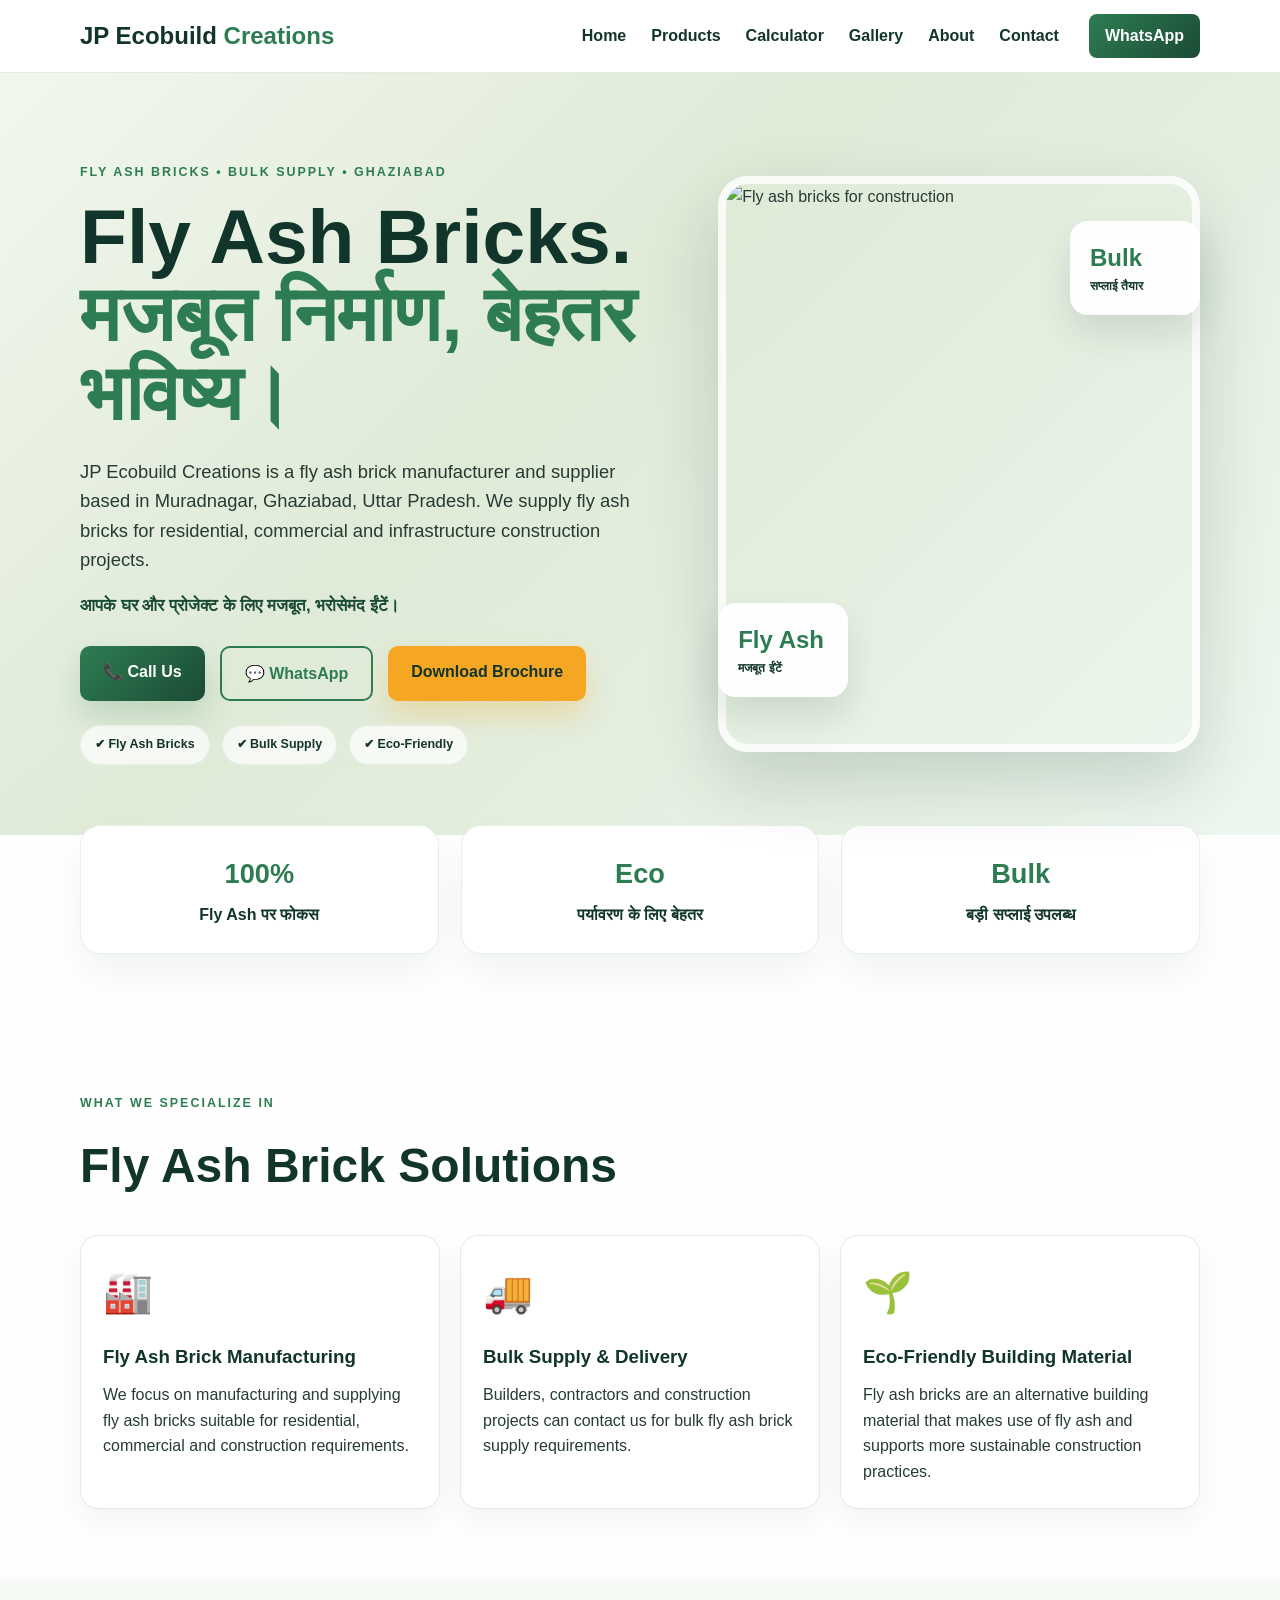
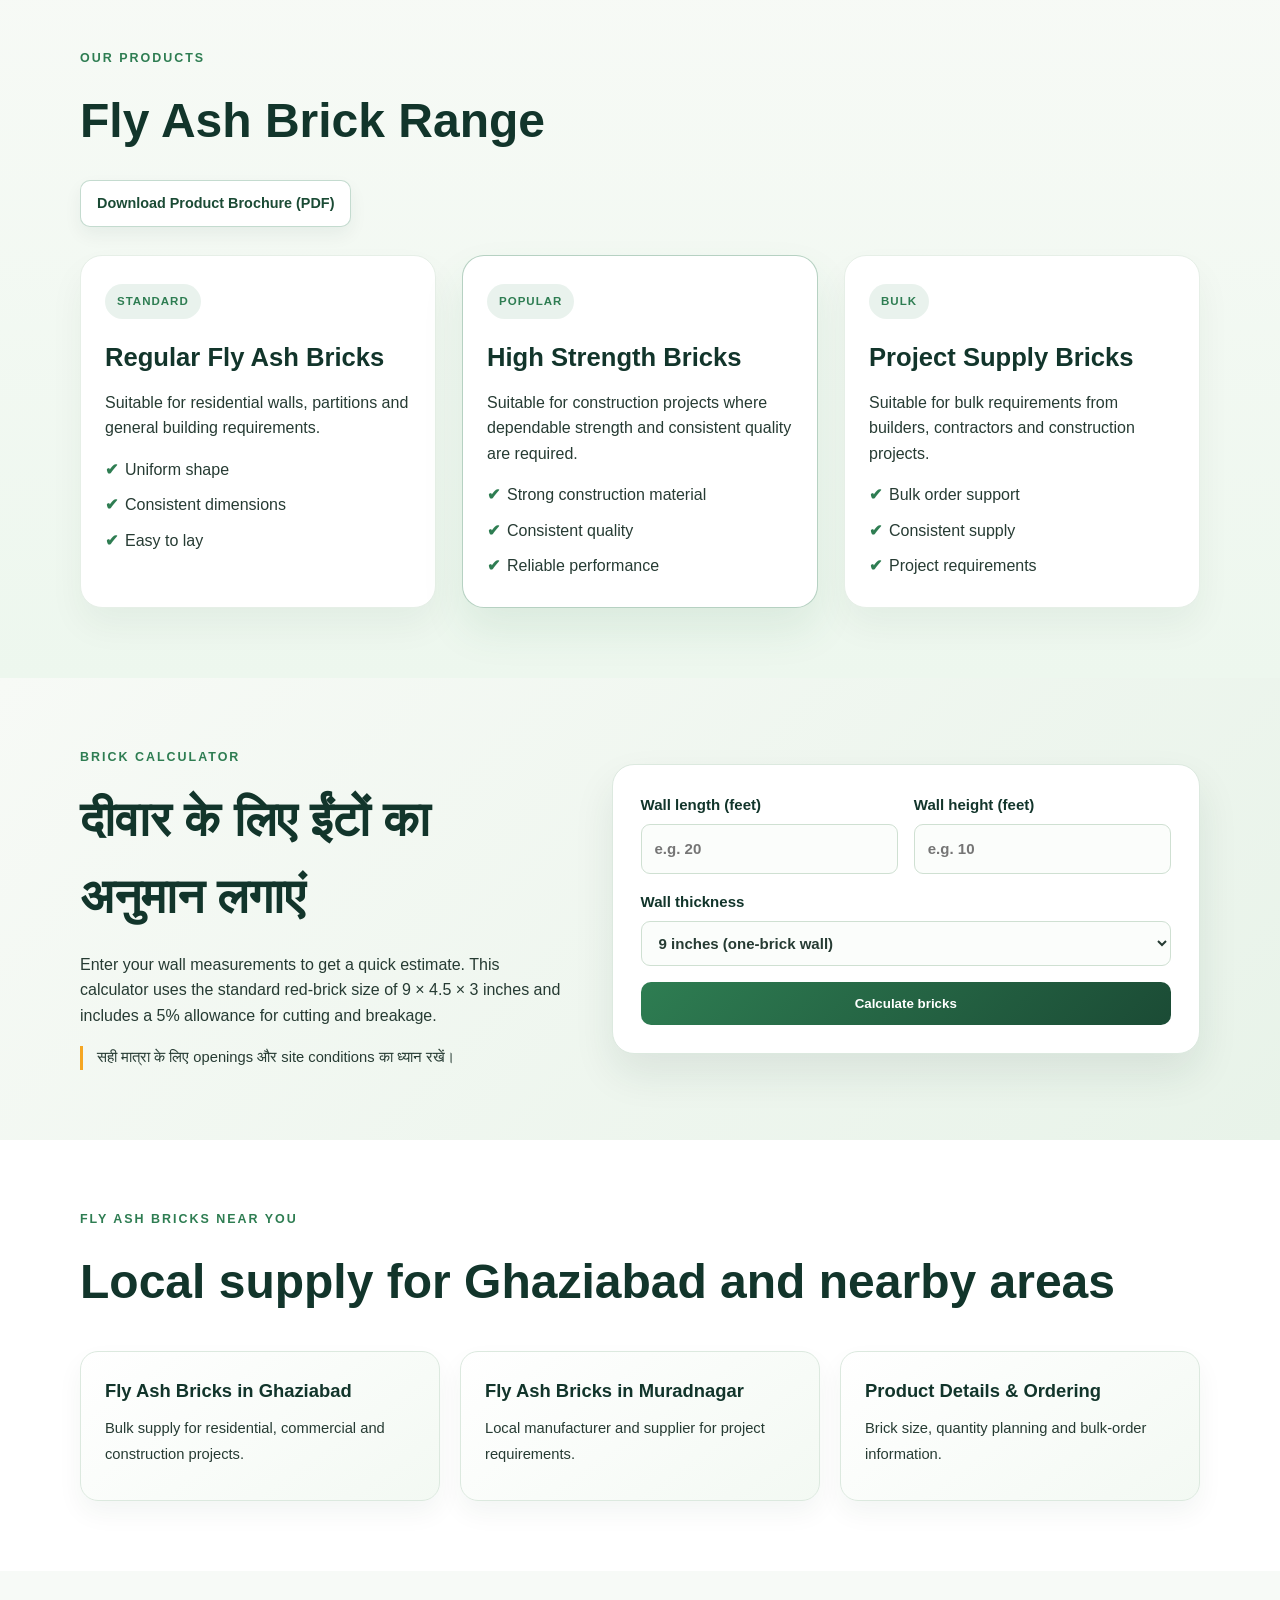
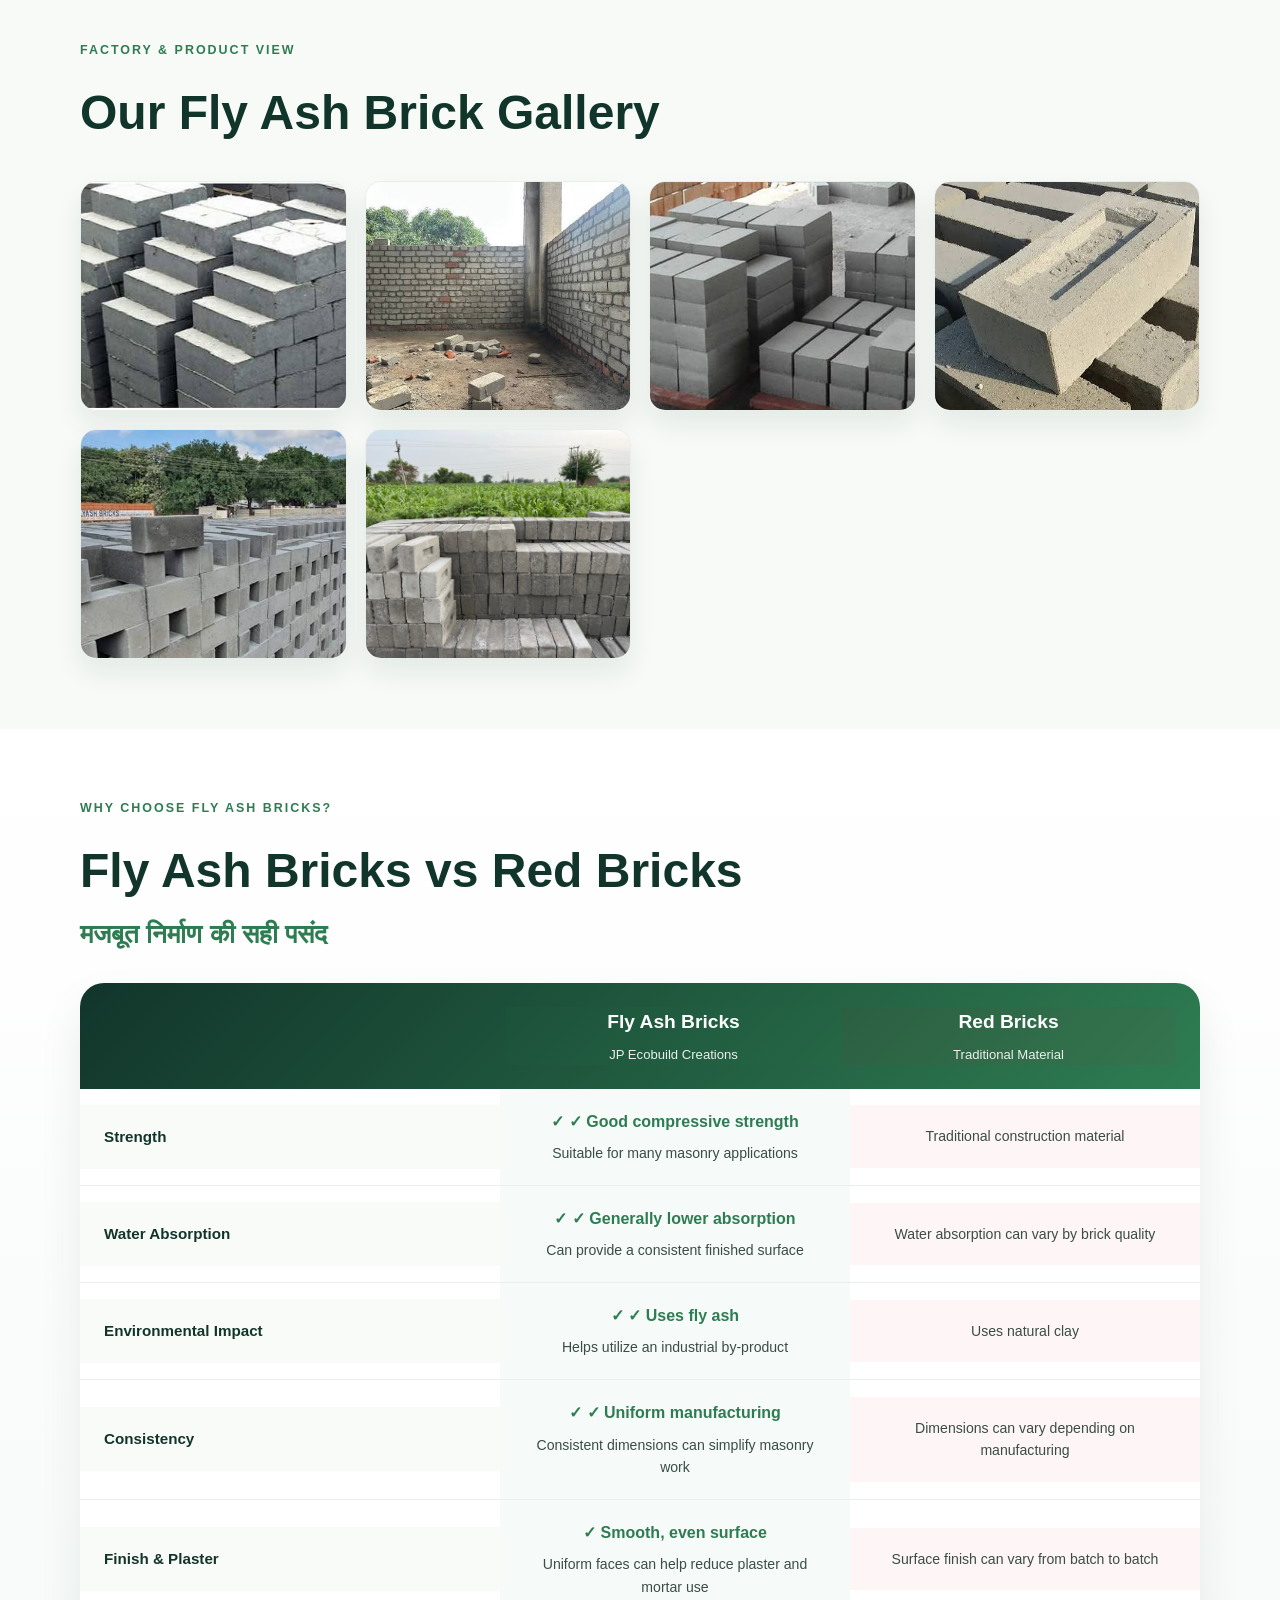
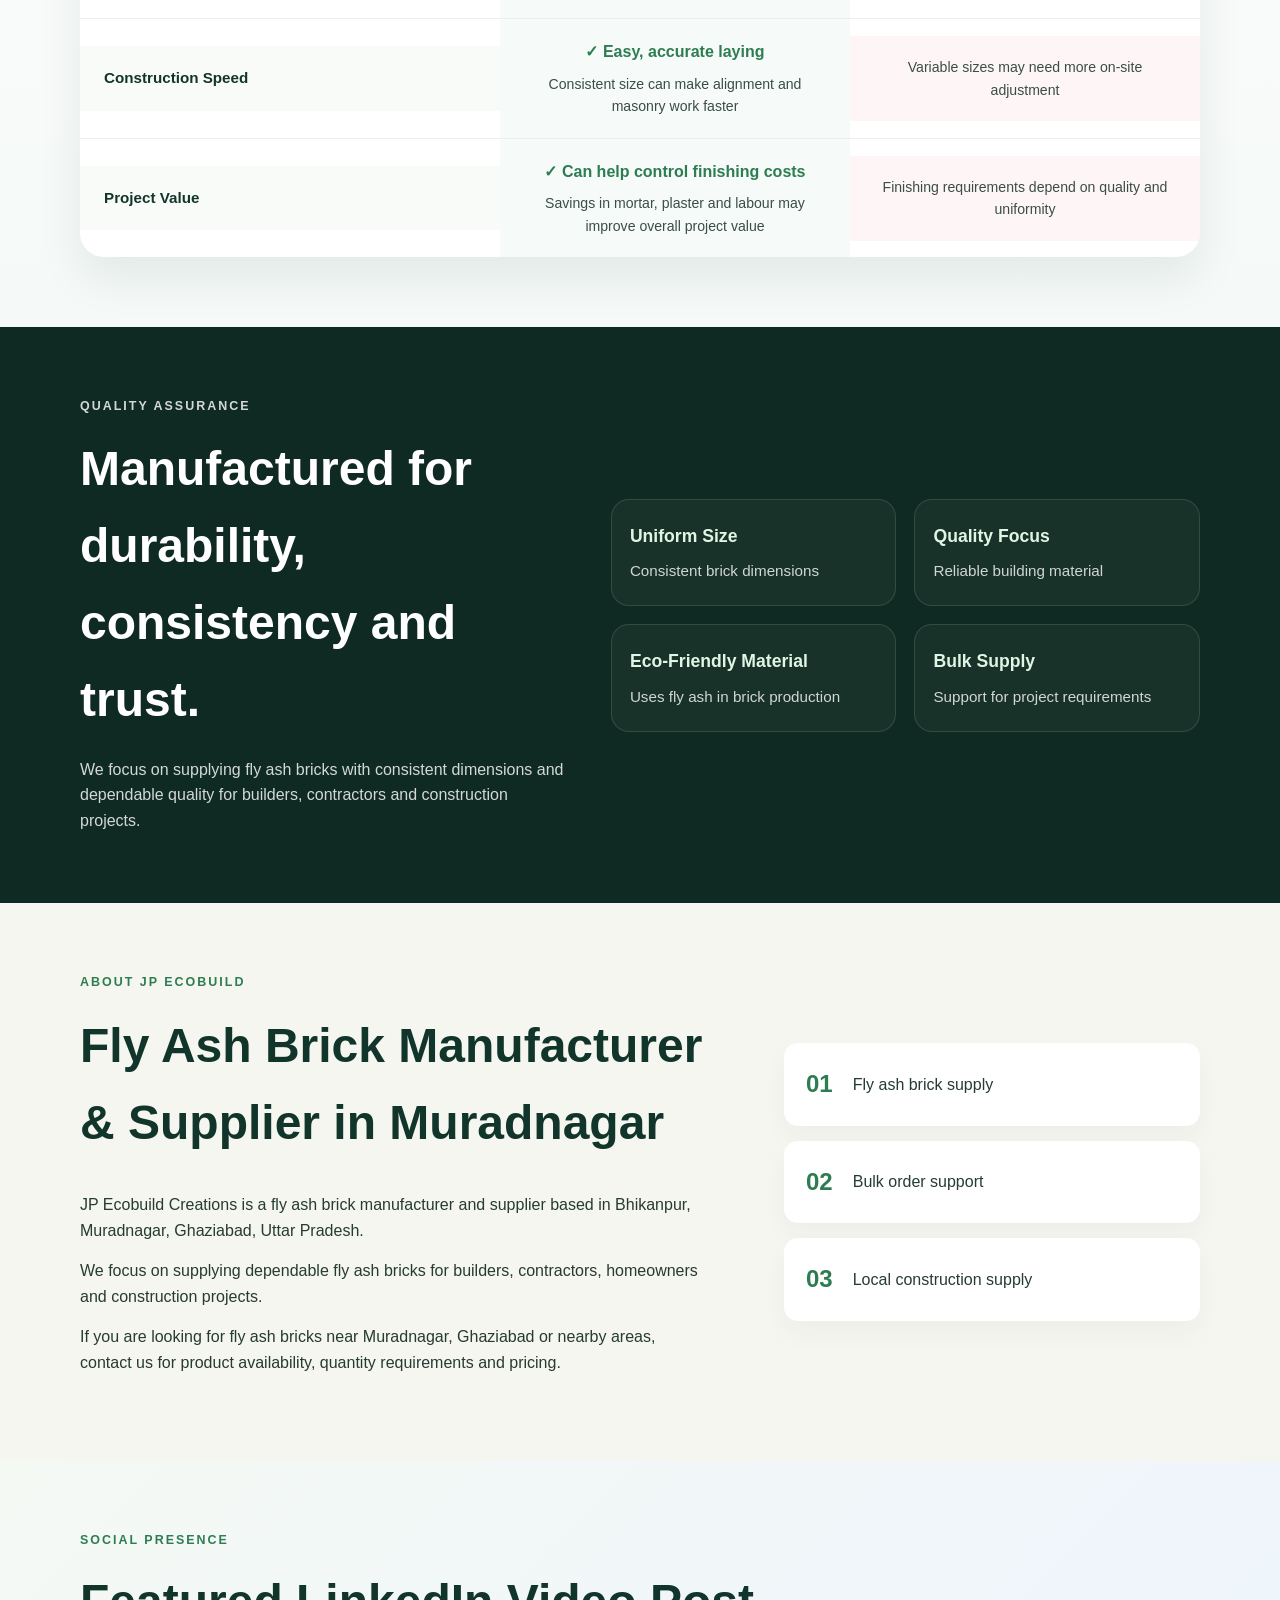
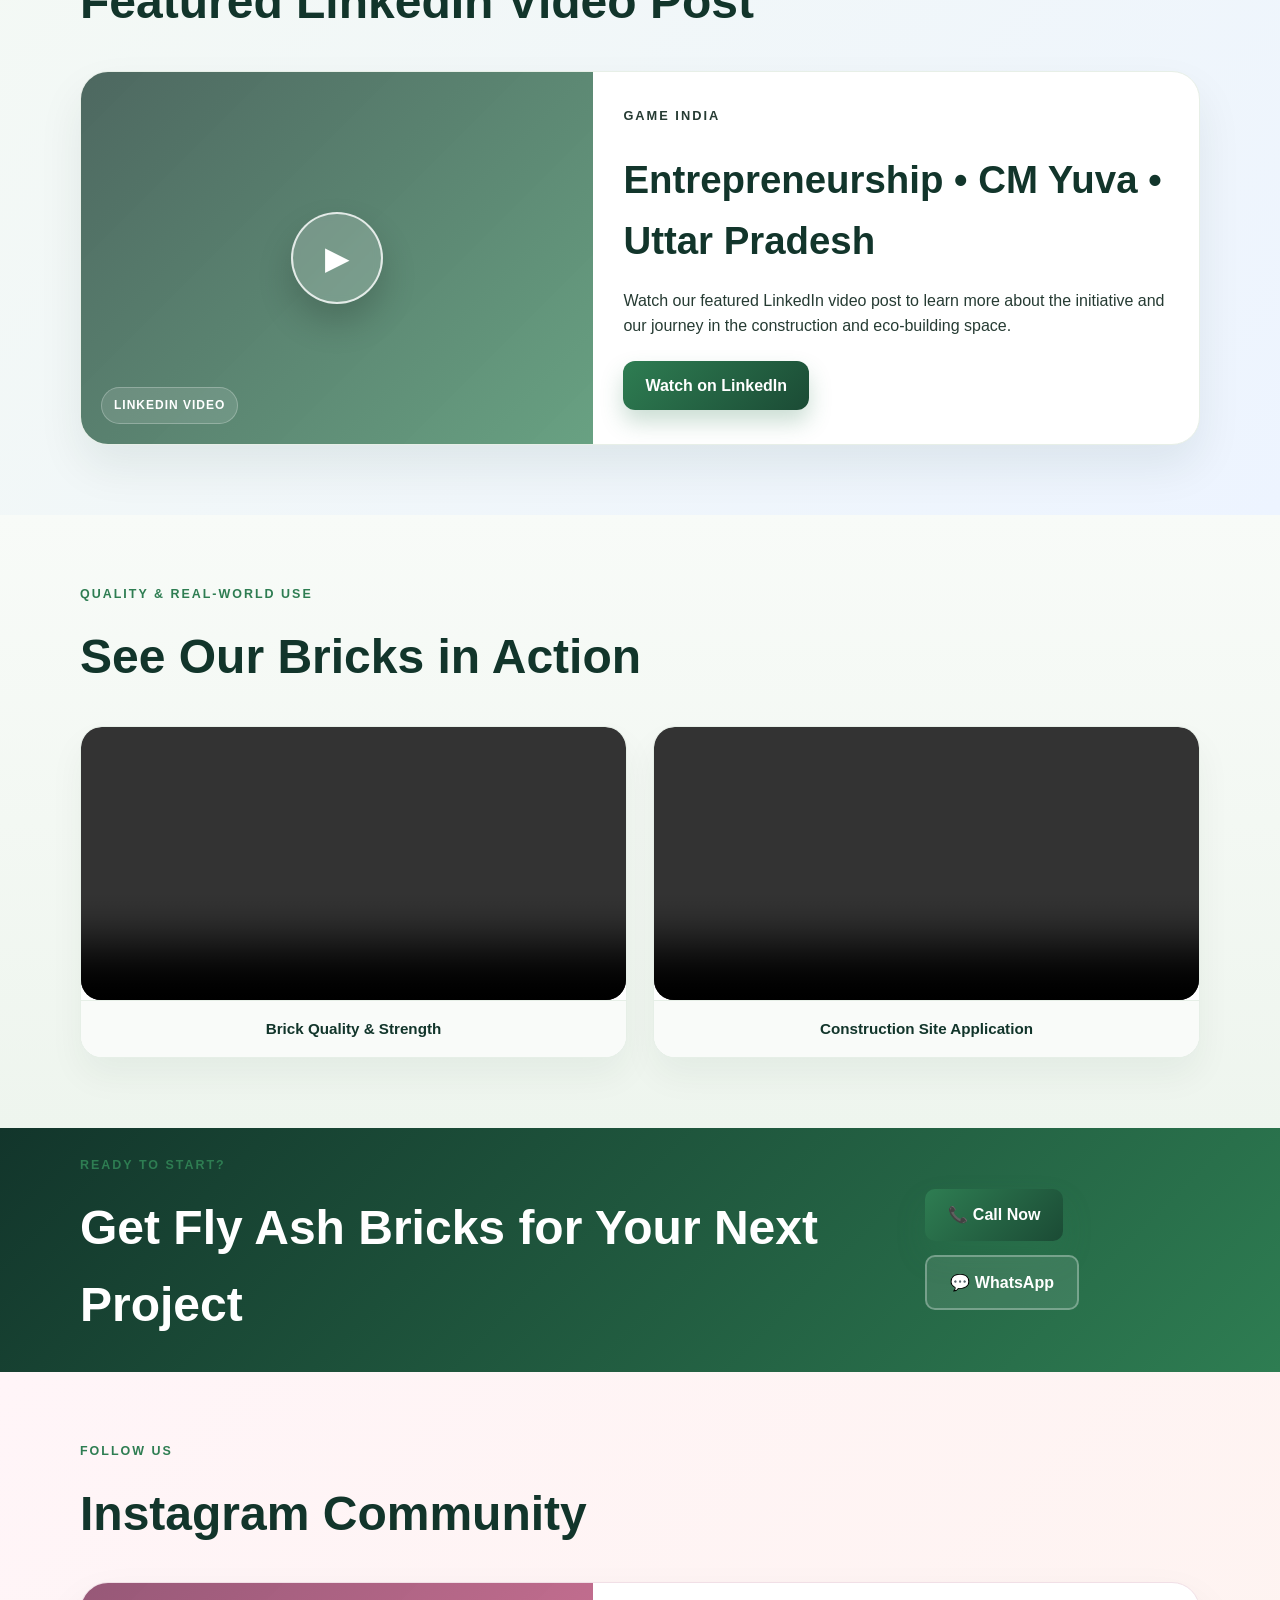
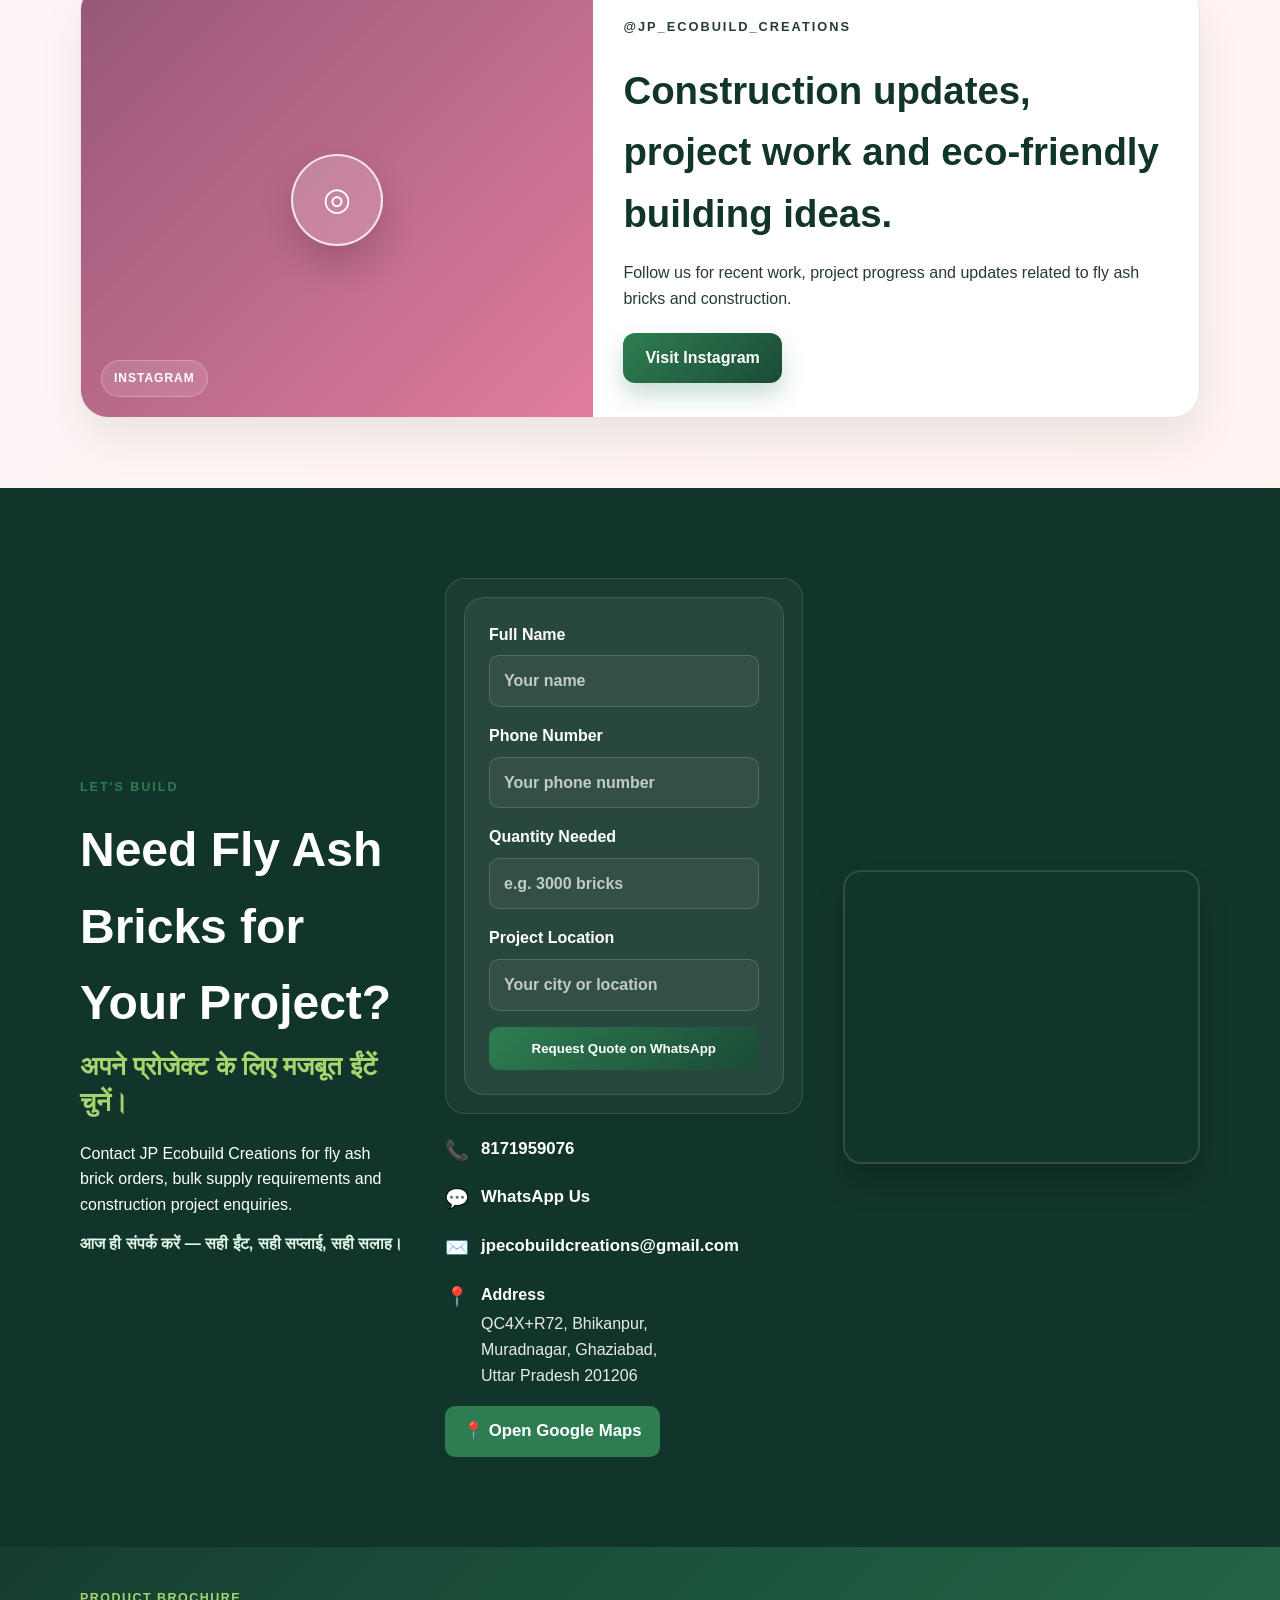
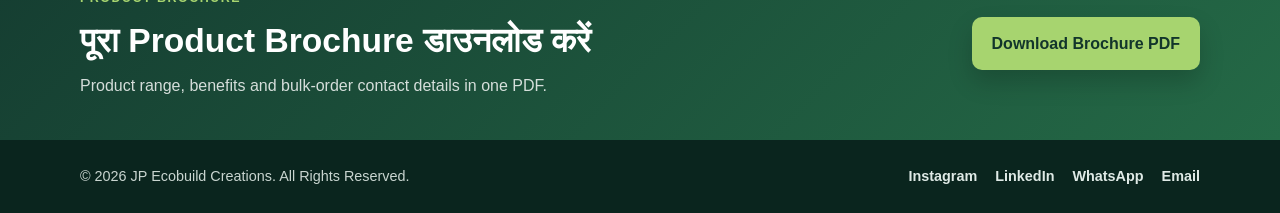
==== commit 68d105b8: "Add new pages for fly ash bricks specifications and local supply in Ghaziabad and Muradnagar; update" ====
--- a/index.html
+++ b/index.html
@@ -5,16 +5,16 @@
   <meta charset="UTF-8">
   <meta name="viewport" content="width=device-width, initial-scale=1.0">
 
-  <title>Fly Ash Bricks in Ghaziabad | JP Ecobuild Creations</title>
+  <title>Fly Ash Bricks Ghaziabad &amp; Muradnagar | JP Ecobuild</title>
 
   <meta
     name="description"
-    content="JP Ecobuild Creations is a fly ash brick manufacturer and supplier in Muradnagar, Ghaziabad, Uttar Pradesh. Contact us for quality fly ash bricks, bulk supply and construction projects."
+    content="JP Ecobuild Creations supplies fly ash bricks in Muradnagar and Ghaziabad for bulk orders, builders, contractors, residential and construction projects."
   >
 
   <meta
     name="keywords"
-    content="fly ash bricks, fly ash brick manufacturer, fly ash brick supplier, fly ash bricks near me, fly ash bricks Ghaziabad, fly ash bricks Muradnagar, fly ash brick supplier Ghaziabad, fly ash bricks Uttar Pradesh"
+    content="fly ash bricks Ghaziabad, flyash bricks Ghaziabad, fly ash brick manufacturer Muradnagar, fly ash brick supplier Ghaziabad, bulk fly ash bricks, fly ash bricks Uttar Pradesh"
   >
 
   <meta name="author" content="JP Ecobuild Creations">
@@ -23,10 +23,10 @@
   <link rel="canonical" href="https://jpecobuild.in/">
 
   <!-- Open Graph -->
-  <meta property="og:title" content="JP Ecobuild Creations | Fly Ash Bricks">
+  <meta property="og:title" content="Fly Ash Bricks Ghaziabad &amp; Muradnagar | JP Ecobuild">
   <meta
     property="og:description"
-    content="Fly ash brick manufacturer and supplier in Muradnagar, Ghaziabad, Uttar Pradesh. Bulk supply available for builders and contractors."
+    content="Fly ash brick manufacturer and supplier in Muradnagar, Ghaziabad. Bulk supply available for builders, contractors and construction projects."
   >
   <meta property="og:type" content="website">
   <meta property="og:url" content="https://jpecobuild.in/">
@@ -77,6 +77,7 @@
       <nav>
         <a href="#home">Home</a>
         <a href="#products">Products</a>
+        <a href="#brick-calculator">Calculator</a>
         <a href="#gallery">Gallery</a>
         <a href="#about">About</a>
         <a href="#contact">Contact</a>
@@ -108,7 +109,7 @@
 
         <h1>
           Fly Ash Bricks.
-          <span>Stronger Builds.</span>
+          <span>मजबूत निर्माण, बेहतर भविष्य।</span>
         </h1>
 
         <p class="description">
@@ -117,6 +118,8 @@
           bricks for residential, commercial and infrastructure construction
           projects.
         </p>
+
+        <p class="hindi-message">आपके घर और प्रोजेक्ट के लिए मजबूत, भरोसेमंद ईंटें।</p>
 
         <div class="buttons">
 
@@ -133,6 +136,10 @@
             💬 WhatsApp
           </a>
 
+          <a href="assets/JP-Ecobuild-Fly-Ash-Bricks-Brochure.pdf" class="btn brochure-top" download>
+            Download Brochure
+          </a>
+
         </div>
 
         <div class="hero-badges">
@@ -158,12 +165,12 @@
 
         <div class="floating-box box-one">
           <strong>Fly Ash</strong>
-          <span>Strong Bricks</span>
+          <span>मजबूत ईंटें</span>
         </div>
 
         <div class="floating-box box-two">
           <strong>Bulk</strong>
-          <span>Supply Ready</span>
+          <span>सप्लाई तैयार</span>
         </div>
 
       </div>
@@ -180,17 +187,17 @@
 
       <div class="trust-card">
         <strong>100%</strong>
-        <span>Fly Ash Focus</span>
+        <span>Fly Ash पर फोकस</span>
       </div>
 
       <div class="trust-card">
         <strong>Eco</strong>
-        <span>Sustainable Material</span>
+        <span>पर्यावरण के लिए बेहतर</span>
       </div>
 
       <div class="trust-card">
         <strong>Bulk</strong>
-        <span>Supply Support</span>
+        <span>बड़ी सप्लाई उपलब्ध</span>
       </div>
 
     </div>
@@ -276,6 +283,10 @@
         Fly Ash Brick Range
       </h2>
 
+      <a class="brochure-link" href="assets/JP-Ecobuild-Fly-Ash-Bricks-Brochure.pdf" download>
+        Download Product Brochure (PDF)
+      </a>
+
       <div class="product-grid">
 
         <div class="product-card">
@@ -356,6 +367,86 @@
   </section>
 
 
+  <!-- BRICK CALCULATOR -->
+  <section id="brick-calculator" class="section calculator-section">
+
+    <div class="container calculator-grid">
+
+      <div class="calculator-intro">
+        <p class="eyebrow">BRICK CALCULATOR</p>
+        <h2>दीवार के लिए ईंटों का अनुमान लगाएं</h2>
+        <p>
+          Enter your wall measurements to get a quick estimate. This calculator
+          uses the standard red-brick size of 9 × 4.5 × 3 inches and includes
+          a 5% allowance for cutting and breakage.
+        </p>
+        <p class="calculator-note">
+          सही मात्रा के लिए openings और site conditions का ध्यान रखें।
+        </p>
+      </div>
+
+      <div class="calculator-card">
+        <form id="brickCalculator" class="brick-form">
+          <div class="calculator-fields">
+            <label>
+              Wall length (feet)
+              <input id="wallLength" type="number" min="0.1" step="0.1" placeholder="e.g. 20" required>
+            </label>
+
+            <label>
+              Wall height (feet)
+              <input id="wallHeight" type="number" min="0.1" step="0.1" placeholder="e.g. 10" required>
+            </label>
+
+            <label>
+              Wall thickness
+              <select id="wallThickness" required>
+                <option value="4.5">4.5 inches (half-brick wall)</option>
+                <option value="9" selected>9 inches (one-brick wall)</option>
+                <option value="13.5">13.5 inches (1.5-brick wall)</option>
+              </select>
+            </label>
+          </div>
+
+          <button type="submit" class="form-btn">Calculate bricks</button>
+        </form>
+
+        <div id="brickResult" class="calculator-result" aria-live="polite" hidden>
+          <span>Estimated quantity</span>
+          <strong id="brickCount">0 bricks</strong>
+          <p id="brickBreakdown"></p>
+          <a id="calculatorWhatsApp" class="calculator-whatsapp" href="#" target="_blank" rel="noopener" hidden>Request this quantity on WhatsApp</a>
+        </div>
+      </div>
+
+    </div>
+
+  </section>
+
+
+  <!-- LOCAL PRODUCT PAGES -->
+  <section class="section local-pages-section">
+    <div class="container">
+      <p class="eyebrow">FLY ASH BRICKS NEAR YOU</p>
+      <h2>Local supply for Ghaziabad and nearby areas</h2>
+      <div class="local-pages-grid">
+        <a href="fly-ash-bricks-ghaziabad.html" class="local-page-card">
+          <strong>Fly Ash Bricks in Ghaziabad</strong>
+          <span>Bulk supply for residential, commercial and construction projects.</span>
+        </a>
+        <a href="fly-ash-bricks-muradnagar.html" class="local-page-card">
+          <strong>Fly Ash Bricks in Muradnagar</strong>
+          <span>Local manufacturer and supplier for project requirements.</span>
+        </a>
+        <a href="fly-ash-brick-specifications.html" class="local-page-card">
+          <strong>Product Details &amp; Ordering</strong>
+          <span>Brick size, quantity planning and bulk-order information.</span>
+        </a>
+      </div>
+    </div>
+  </section>
+
+
   <!-- GALLERY -->
   <section id="gallery" class="section gallery-section">
 
@@ -425,6 +516,7 @@
 
       <h2>
         Fly Ash Bricks vs Red Bricks
+        <span class="heading-hindi">मजबूत निर्माण की सही पसंद</span>
       </h2>
 
       <div class="comparison-table">
@@ -433,12 +525,12 @@
 
           <div class="comparison-label"></div>
 
-          <div class="comparison-col fly-ash-col">
+          <div class="comparison-col fly-ash-col" data-column="Fly Ash Bricks">
             <strong>Fly Ash Bricks</strong>
             <span>JP Ecobuild Creations</span>
           </div>
 
-          <div class="comparison-col red-col">
+          <div class="comparison-col red-col" data-column="Red Bricks">
             <strong>Red Bricks</strong>
             <span>Traditional Material</span>
           </div>
@@ -452,7 +544,7 @@
             <strong>Strength</strong>
           </div>
 
-          <div class="comparison-col fly-ash-col">
+          <div class="comparison-col fly-ash-col" data-column="Fly Ash Bricks">
             <span class="advantage">
               ✓ Good compressive strength
             </span>
@@ -462,7 +554,7 @@
             </span>
           </div>
 
-          <div class="comparison-col red-col">
+          <div class="comparison-col red-col" data-column="Red Bricks">
             <span>
               Traditional construction material
             </span>
@@ -477,7 +569,7 @@
             <strong>Water Absorption</strong>
           </div>
 
-          <div class="comparison-col fly-ash-col">
+          <div class="comparison-col fly-ash-col" data-column="Fly Ash Bricks">
             <span class="advantage">
               ✓ Generally lower absorption
             </span>
@@ -487,7 +579,7 @@
             </span>
           </div>
 
-          <div class="comparison-col red-col">
+          <div class="comparison-col red-col" data-column="Red Bricks">
             <span>
               Water absorption can vary by brick quality
             </span>
@@ -502,7 +594,7 @@
             <strong>Environmental Impact</strong>
           </div>
 
-          <div class="comparison-col fly-ash-col">
+          <div class="comparison-col fly-ash-col" data-column="Fly Ash Bricks">
             <span class="advantage">
               ✓ Uses fly ash
             </span>
@@ -512,7 +604,7 @@
             </span>
           </div>
 
-          <div class="comparison-col red-col">
+          <div class="comparison-col red-col" data-column="Red Bricks">
             <span>
               Uses natural clay
             </span>
@@ -527,7 +619,7 @@
             <strong>Consistency</strong>
           </div>
 
-          <div class="comparison-col fly-ash-col">
+          <div class="comparison-col fly-ash-col" data-column="Fly Ash Bricks">
             <span class="advantage">
               ✓ Uniform manufacturing
             </span>
@@ -537,9 +629,84 @@
             </span>
           </div>
 
-          <div class="comparison-col red-col">
+          <div class="comparison-col red-col" data-column="Red Bricks">
             <span>
               Dimensions can vary depending on manufacturing
+            </span>
+          </div>
+
+        </div>
+
+
+        <div class="comparison-row">
+
+          <div class="comparison-label">
+            <strong>Finish &amp; Plaster</strong>
+          </div>
+
+          <div class="comparison-col fly-ash-col" data-column="Fly Ash Bricks">
+            <span class="advantage">
+              Smooth, even surface
+            </span>
+
+            <span>
+              Uniform faces can help reduce plaster and mortar use
+            </span>
+          </div>
+
+          <div class="comparison-col red-col" data-column="Red Bricks">
+            <span>
+              Surface finish can vary from batch to batch
+            </span>
+          </div>
+
+        </div>
+
+
+        <div class="comparison-row">
+
+          <div class="comparison-label">
+            <strong>Construction Speed</strong>
+          </div>
+
+          <div class="comparison-col fly-ash-col" data-column="Fly Ash Bricks">
+            <span class="advantage">
+              Easy, accurate laying
+            </span>
+
+            <span>
+              Consistent size can make alignment and masonry work faster
+            </span>
+          </div>
+
+          <div class="comparison-col red-col" data-column="Red Bricks">
+            <span>
+              Variable sizes may need more on-site adjustment
+            </span>
+          </div>
+
+        </div>
+
+
+        <div class="comparison-row">
+
+          <div class="comparison-label">
+            <strong>Project Value</strong>
+          </div>
+
+          <div class="comparison-col fly-ash-col" data-column="Fly Ash Bricks">
+            <span class="advantage">
+              Can help control finishing costs
+            </span>
+
+            <span>
+              Savings in mortar, plaster and labour may improve overall project value
+            </span>
+          </div>
+
+          <div class="comparison-col red-col" data-column="Red Bricks">
+            <span>
+              Finishing requirements depend on quality and uniformity
             </span>
           </div>
 
@@ -915,12 +1082,15 @@
 
         <h2>
           Need Fly Ash Bricks for Your Project?
+          <span class="heading-hindi">अपने प्रोजेक्ट के लिए मजबूत ईंटें चुनें।</span>
         </h2>
 
         <p>
           Contact JP Ecobuild Creations for fly ash brick orders,
           bulk supply requirements and construction project enquiries.
         </p>
+
+        <p class="contact-hindi">आज ही संपर्क करें — सही ईंट, सही सप्लाई, सही सलाह।</p>
 
       </div>
 
@@ -1087,6 +1257,22 @@
   </section>
 
 
+  <!-- BROCHURE DOWNLOAD -->
+  <section class="brochure-footer-cta">
+    <div class="container brochure-footer-wrap">
+      <div>
+        <p>PRODUCT BROCHURE</p>
+        <h2>पूरा Product Brochure डाउनलोड करें</h2>
+        <span>Product range, benefits and bulk-order contact details in one PDF.</span>
+      </div>
+
+      <a href="assets/JP-Ecobuild-Fly-Ash-Bricks-Brochure.pdf" class="brochure-bottom" download>
+        Download Brochure PDF
+      </a>
+    </div>
+  </section>
+
+
   <!-- FOOTER -->
   <footer>
 
@@ -1145,6 +1331,38 @@
 
   <!-- WHATSAPP QUOTE FORM SCRIPT -->
   <script>
+    document.getElementById("brickCalculator").addEventListener("submit", function (event) {
+
+      event.preventDefault();
+
+      const length = Number(document.getElementById("wallLength").value);
+      const height = Number(document.getElementById("wallHeight").value);
+      const thickness = Number(document.getElementById("wallThickness").value);
+
+      if (length <= 0 || height <= 0 || thickness <= 0) return;
+
+      // Standard red-brick size: 9 × 4.5 × 3 inches.
+      const brickVolumeCubicFeet = (9 * 4.5 * 3) / 1728;
+      const wallVolumeCubicFeet = length * height * (thickness / 12);
+      const baseBricks = Math.ceil(wallVolumeCubicFeet / brickVolumeCubicFeet);
+      const totalBricks = Math.ceil(baseBricks * 1.05);
+
+      document.getElementById("brickCount").textContent = totalBricks.toLocaleString("en-IN") + " bricks";
+      document.getElementById("brickBreakdown").textContent =
+        baseBricks.toLocaleString("en-IN") + " bricks for the wall + 5% cutting and breakage allowance.";
+      document.getElementById("brickResult").hidden = false;
+
+      const message =
+        "Hello JP Ecobuild Creations,\n\n" +
+        "I need approximately " + totalBricks.toLocaleString("en-IN") + " fly ash bricks.\n" +
+        "Wall size: " + length + " ft × " + height + " ft × " + thickness + " in.\n\n" +
+        "Please share a quote.";
+      const whatsappLink = document.getElementById("calculatorWhatsApp");
+      whatsappLink.href = "https://wa.me/918171959076?text=" + encodeURIComponent(message);
+      whatsappLink.hidden = false;
+
+    });
+
     document.getElementById("quoteForm").addEventListener("submit", function (event) {
 
       event.preventDefault();
@@ -1178,4 +1396,4 @@
 
 </body>
 
-</html>+</html>
--- a/style.css
+++ b/style.css
@@ -51,6 +51,15 @@
   margin-bottom: 30px;
 }
 
+.heading-hindi {
+  display: block;
+  margin-top: 7px;
+  color: var(--green);
+  font-size: 0.55em;
+  font-weight: 700;
+  line-height: 1.35;
+}
+
 /* HEADER */
 
 .header {
@@ -148,6 +157,13 @@
   margin-bottom: 30px;
 }
 
+.hindi-message {
+  color: var(--green-dark);
+  font-size: 1.05rem;
+  font-weight: 700;
+  margin: -12px 0 26px;
+}
+
 .buttons {
   display: flex;
   gap: 15px;
@@ -183,6 +199,16 @@
   background: rgba(255,255,255,0.1);
   color: white;
   border-color: rgba(255,255,255,0.3);
+}
+
+.btn.brochure-top {
+  background: var(--accent);
+  color: var(--dark);
+  box-shadow: 0 15px 30px rgba(245,166,35,0.28);
+}
+
+.btn.brochure-top:hover {
+  background: #e4940b;
 }
 
 .hero-badges {
@@ -395,6 +421,25 @@
 
 .products-section {
   background: linear-gradient(180deg, #f7faf6 0%, #edf7ee 100%);
+}
+
+.brochure-link {
+  display: inline-block;
+  margin: -12px 0 28px;
+  padding: 11px 16px;
+  border: 1px solid rgba(46,125,82,0.28);
+  border-radius: 10px;
+  color: var(--green-dark);
+  background: #fff;
+  font-size: 0.9rem;
+  font-weight: 700;
+  text-decoration: none;
+  box-shadow: 0 8px 18px rgba(18,53,43,0.06);
+}
+
+.brochure-link:hover {
+  color: #fff;
+  background: var(--green);
 }
 
 .product-grid {
@@ -468,6 +513,209 @@
   font-weight: 700;
 }
 
+/* BRICK CALCULATOR */
+
+.calculator-section {
+  background: linear-gradient(135deg, #f7faf6 0%, #e8f3e9 100%);
+}
+
+.calculator-grid {
+  display: grid;
+  grid-template-columns: 0.9fr 1.1fr;
+  gap: 50px;
+  align-items: center;
+}
+
+.calculator-intro h2 {
+  margin-bottom: 16px;
+}
+
+.calculator-intro > p:not(.eyebrow) {
+  max-width: 510px;
+}
+
+.calculator-note {
+  margin-top: 18px;
+  padding-left: 14px;
+  border-left: 3px solid var(--accent);
+  font-size: 0.92rem;
+}
+
+.calculator-card {
+  background: #fff;
+  border: 1px solid #dce9df;
+  border-radius: 22px;
+  padding: 28px;
+  box-shadow: 0 20px 42px rgba(18,53,43,0.09);
+}
+
+.brick-form,
+.calculator-fields {
+  display: grid;
+  gap: 16px;
+}
+
+.calculator-fields {
+  grid-template-columns: repeat(2, 1fr);
+}
+
+.calculator-fields label:last-child {
+  grid-column: 1 / -1;
+}
+
+.calculator-fields label {
+  display: grid;
+  gap: 7px;
+  color: var(--dark);
+  font-weight: 700;
+  font-size: 0.94rem;
+}
+
+.calculator-fields input,
+.calculator-fields select {
+  width: 100%;
+  padding: 12px 13px;
+  color: var(--text);
+  font: inherit;
+  background: #fbfdfb;
+  border: 1px solid #cfe0d2;
+  border-radius: 9px;
+}
+
+.calculator-fields input:focus,
+.calculator-fields select:focus {
+  outline: 2px solid rgba(46,125,82,0.22);
+  border-color: var(--green);
+}
+
+.calculator-result {
+  margin-top: 22px;
+  padding: 20px;
+  border-radius: 14px;
+  background: var(--soft);
+  border: 1px solid #d9e9db;
+}
+
+.calculator-result span {
+  display: block;
+  color: var(--green-dark);
+  font-size: 0.8rem;
+  font-weight: 800;
+  letter-spacing: 1px;
+  text-transform: uppercase;
+}
+
+.calculator-result strong {
+  display: block;
+  color: var(--dark);
+  font-size: clamp(2rem, 4vw, 2.7rem);
+  line-height: 1.15;
+  margin: 5px 0 7px;
+}
+
+.calculator-result p {
+  font-size: 0.9rem;
+}
+
+.calculator-whatsapp {
+  display: inline-block;
+  margin-top: 15px;
+  color: #fff;
+  background: var(--green);
+  border-radius: 8px;
+  padding: 10px 14px;
+  font-size: 0.88rem;
+  font-weight: 700;
+  text-decoration: none;
+}
+
+.calculator-whatsapp:hover {
+  background: var(--green-dark);
+}
+
+/* LOCAL SEO PAGES */
+
+.local-pages-section {
+  background: #fff;
+}
+
+.local-pages-grid {
+  display: grid;
+  grid-template-columns: repeat(3, 1fr);
+  gap: 20px;
+}
+
+.local-page-card {
+  min-height: 150px;
+  padding: 24px;
+  border: 1px solid #dce9df;
+  border-radius: 18px;
+  background: linear-gradient(145deg, #fff, #f3f9f3);
+  color: var(--text);
+  text-decoration: none;
+  box-shadow: 0 12px 26px rgba(18,53,43,0.05);
+  transition: transform 0.2s ease, box-shadow 0.2s ease;
+}
+
+.local-page-card:hover {
+  transform: translateY(-4px);
+  box-shadow: 0 18px 32px rgba(18,53,43,0.1);
+}
+
+.local-page-card strong {
+  display: block;
+  margin-bottom: 10px;
+  color: var(--dark);
+  font-size: 1.15rem;
+}
+
+.local-page-card span {
+  font-size: 0.92rem;
+}
+
+.seo-page {
+  padding: 72px 0;
+  background: linear-gradient(180deg, #f3f8f0, #fff);
+}
+
+.seo-page-card {
+  padding: clamp(24px, 5vw, 52px);
+  border: 1px solid #dce9df;
+  border-radius: 24px;
+  background: #fff;
+  box-shadow: 0 20px 42px rgba(18,53,43,0.08);
+}
+
+.seo-page-card h1 {
+  margin-bottom: 18px;
+  color: var(--dark);
+  font-size: clamp(2.3rem, 5vw, 4rem);
+  line-height: 1.08;
+}
+
+.seo-page-card h2 {
+  margin: 34px 0 14px;
+  font-size: clamp(1.55rem, 3vw, 2.2rem);
+}
+
+.seo-page-card p,
+.seo-page-card li {
+  max-width: 820px;
+}
+
+.seo-page-card ul {
+  display: grid;
+  gap: 10px;
+  margin: 14px 0 0 20px;
+}
+
+.seo-page-actions {
+  display: flex;
+  flex-wrap: wrap;
+  gap: 14px;
+  margin-top: 30px;
+}
+
 /* GALLERY */
 
 .gallery-section {
@@ -578,6 +826,10 @@
   font-weight: 700;
 }
 
+.advantage::before {
+  content: "\2713  ";
+}
+
 .disadvantage {
   display: block;
   color: #d61421;
@@ -810,6 +1062,16 @@
   margin-bottom: 20px;
 }
 
+.contact h2 .heading-hindi {
+  color: var(--light-green);
+}
+
+.contact-hindi {
+  margin-top: 14px;
+  color: #dff6e4;
+  font-weight: 700;
+}
+
 .contact-grid {
   display: grid;
   grid-template-columns: 1fr 1.1fr 1.1fr;
@@ -1086,6 +1348,7 @@
     width: 100%;
     justify-content: center;
     gap: 18px;
+    flex-wrap: wrap;
   }
 
   .hero {
@@ -1096,7 +1359,8 @@
   .about-grid,
   .contact-grid,
   .quality-wrap,
-  .cta-wrap {
+  .cta-wrap,
+  .calculator-grid {
     grid-template-columns: 1fr;
   }
 
@@ -1107,6 +1371,7 @@
 
   .services,
   .product-grid,
+  .local-pages-grid,
   .gallery-grid,
   .quality-grid,
   .testimonials-grid,
@@ -1145,15 +1410,85 @@
     grid-template-columns: 1fr;
   }
 
-  .comparison-label {
+  .comparison-header {
+    display: none;
+  }
+
+  .comparison-row {
+    border-bottom: none;
+    margin-bottom: 18px;
+    border-radius: 16px;
+    overflow: hidden;
+    box-shadow: 0 10px 24px rgba(18,53,43,0.06);
+  }
+
+  .comparison-row .comparison-label {
     background: var(--dark);
     color: white;
     padding: 16px !important;
   }
 
-  .comparison-col {
+  .comparison-row .comparison-col {
     padding: 16px !important;
-  }
+    text-align: left;
+  }
+
+  .comparison-row .comparison-col::before {
+    content: attr(data-column);
+    display: block;
+    margin-bottom: 8px;
+    color: var(--dark);
+    font-size: 0.76rem;
+    font-weight: 800;
+    letter-spacing: 0.8px;
+    text-transform: uppercase;
+  }
+}
+
+.brochure-footer-cta {
+  padding: 42px 0;
+  background: linear-gradient(135deg, #153d31, #246946);
+  color: white;
+}
+
+.brochure-footer-wrap {
+  display: flex;
+  justify-content: space-between;
+  align-items: center;
+  gap: 30px;
+}
+
+.brochure-footer-cta p {
+  margin-bottom: 5px;
+  color: var(--light-green);
+  font-size: 0.78rem;
+  font-weight: 800;
+  letter-spacing: 1.5px;
+}
+
+.brochure-footer-cta h2 {
+  margin-bottom: 5px;
+  color: white;
+  font-size: clamp(1.5rem, 3vw, 2.1rem);
+}
+
+.brochure-footer-cta span {
+  color: rgba(255,255,255,0.82);
+}
+
+.brochure-bottom {
+  flex: 0 0 auto;
+  padding: 14px 20px;
+  border-radius: 10px;
+  background: var(--light-green);
+  color: var(--dark);
+  font-weight: 800;
+  text-decoration: none;
+  box-shadow: 0 12px 25px rgba(0,0,0,0.18);
+}
+
+.brochure-bottom:hover {
+  background: #c0e587;
 }
 
 @media (max-width: 520px) {
@@ -1176,6 +1511,14 @@
     grid-template-columns: 1fr;
   }
 
+  .calculator-fields {
+    grid-template-columns: 1fr;
+  }
+
+  .calculator-fields label:last-child {
+    grid-column: auto;
+  }
+
   .hero-image-card img {
     height: 350px;
   }
@@ -1185,6 +1528,12 @@
     text-align: center;
   }
 
+  .brochure-footer-wrap {
+    flex-direction: column;
+    align-items: center;
+    text-align: center;
+  }
+
   .footer-socials {
     justify-content: center;
   }
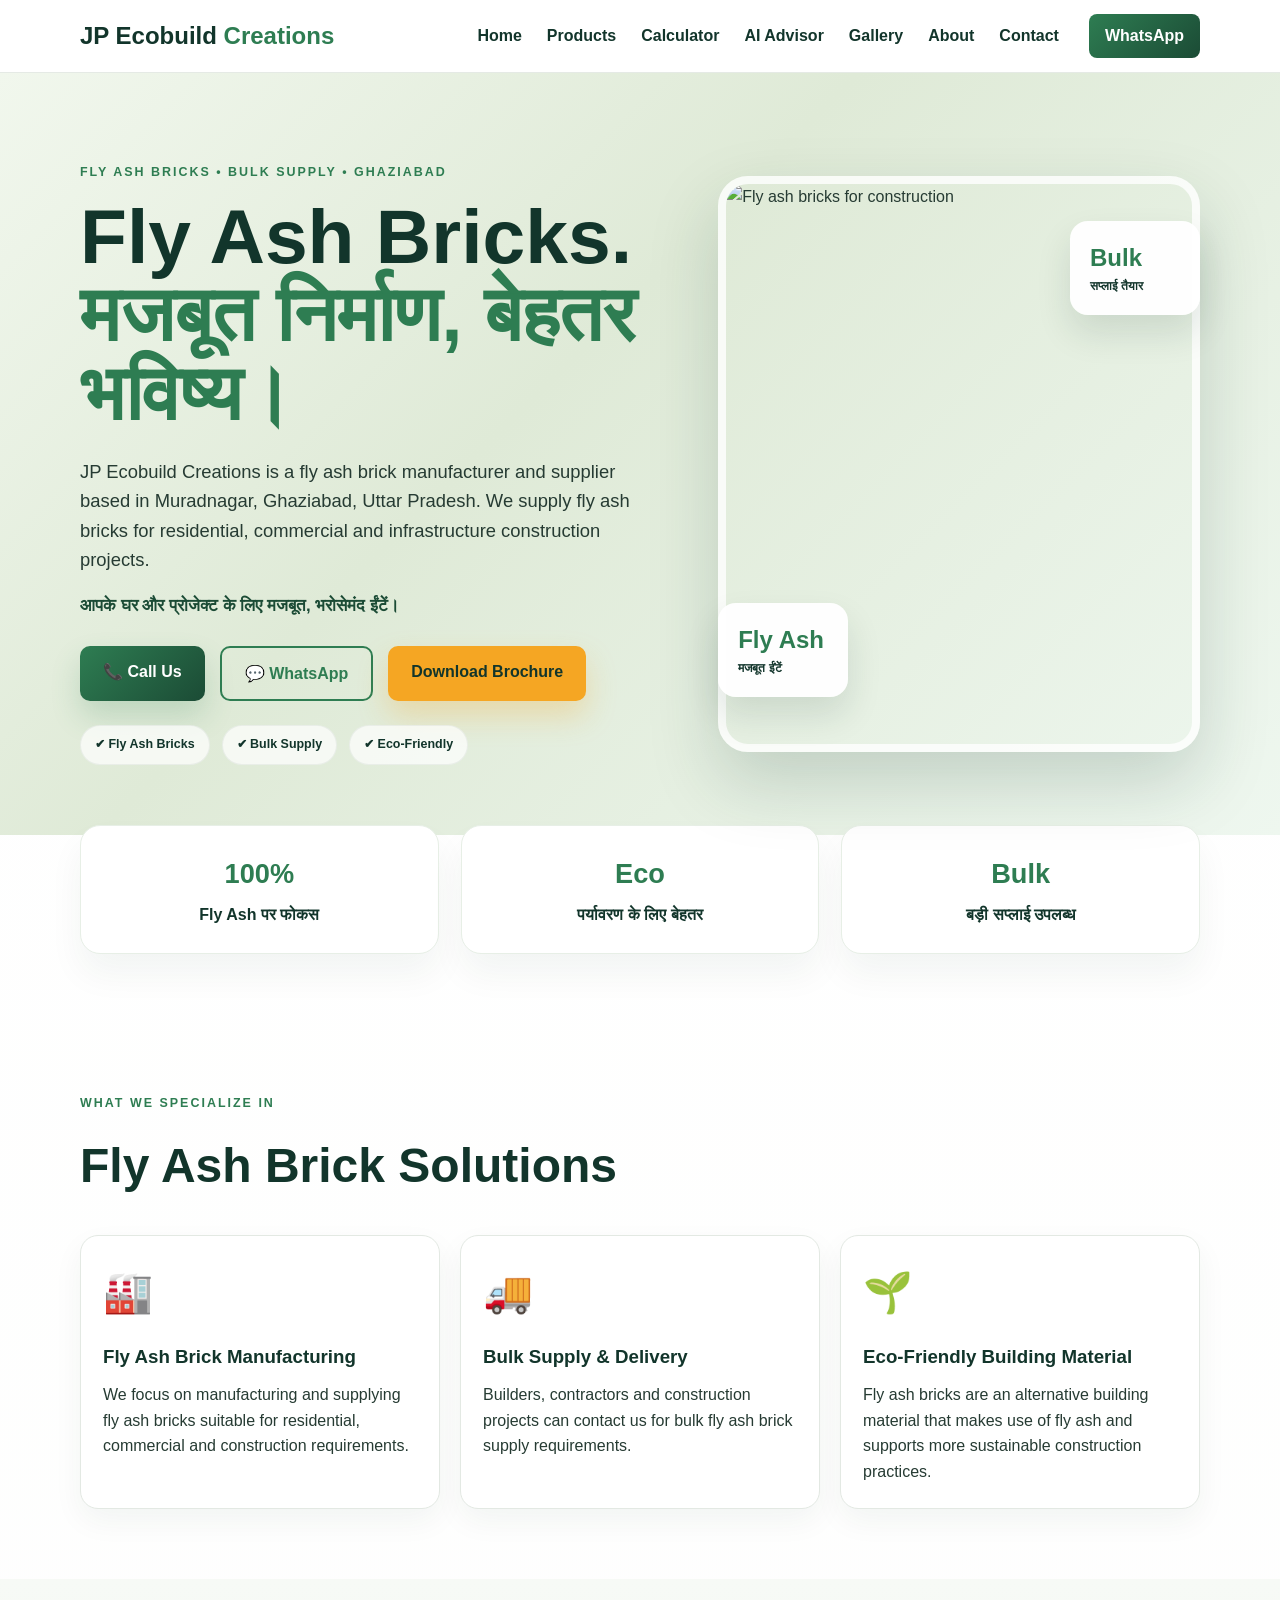
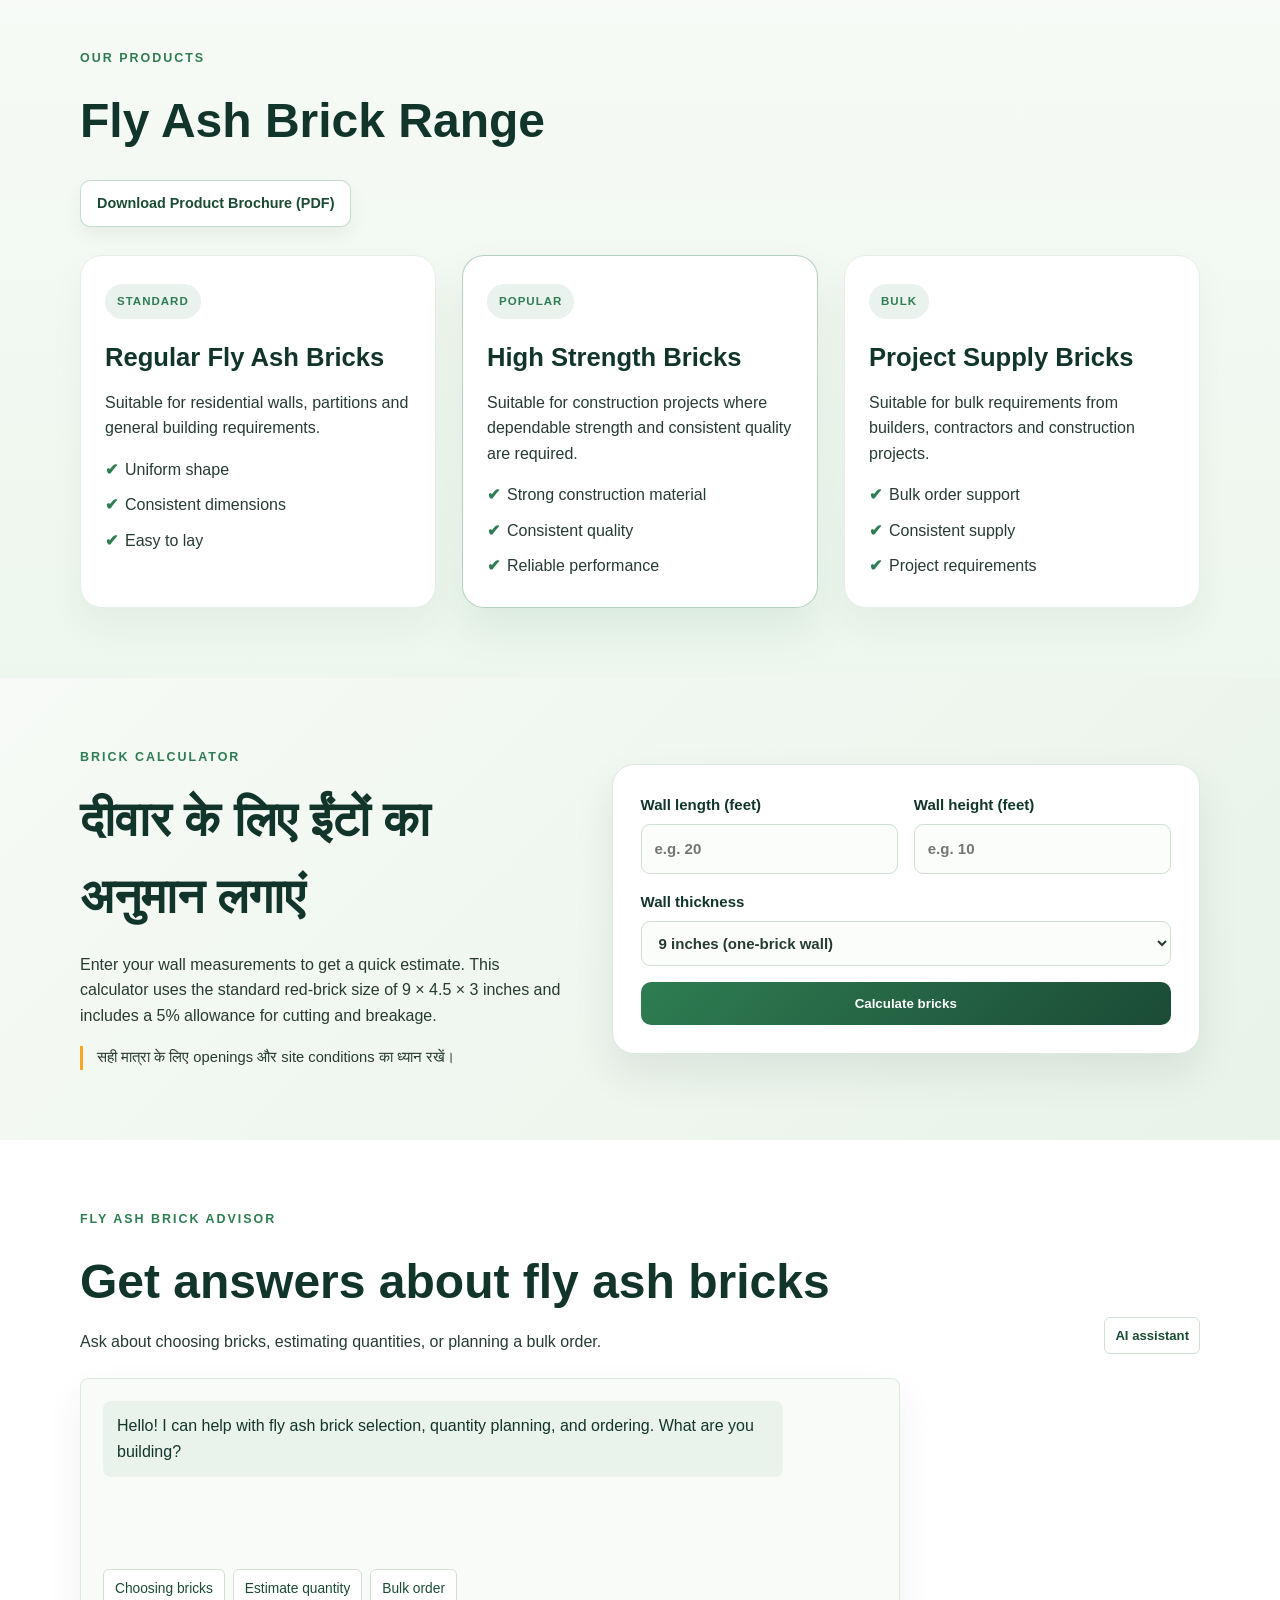
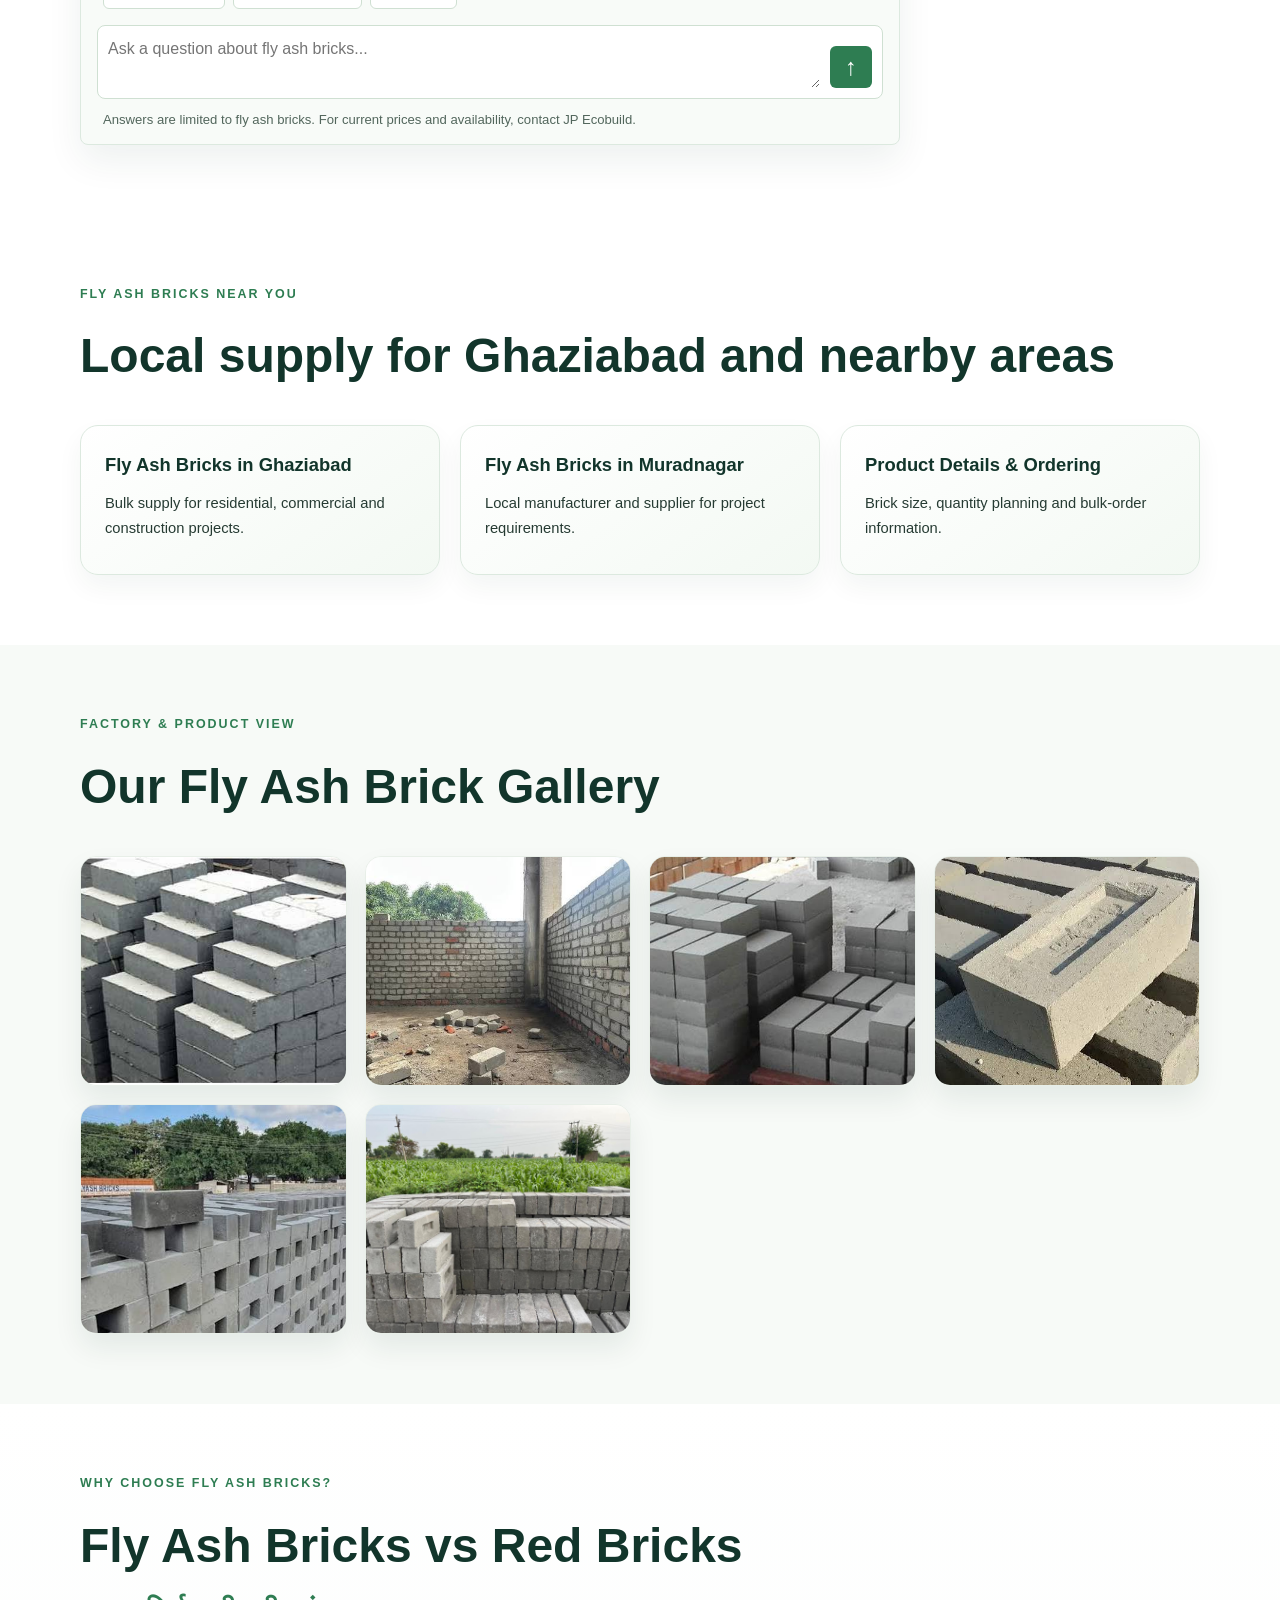
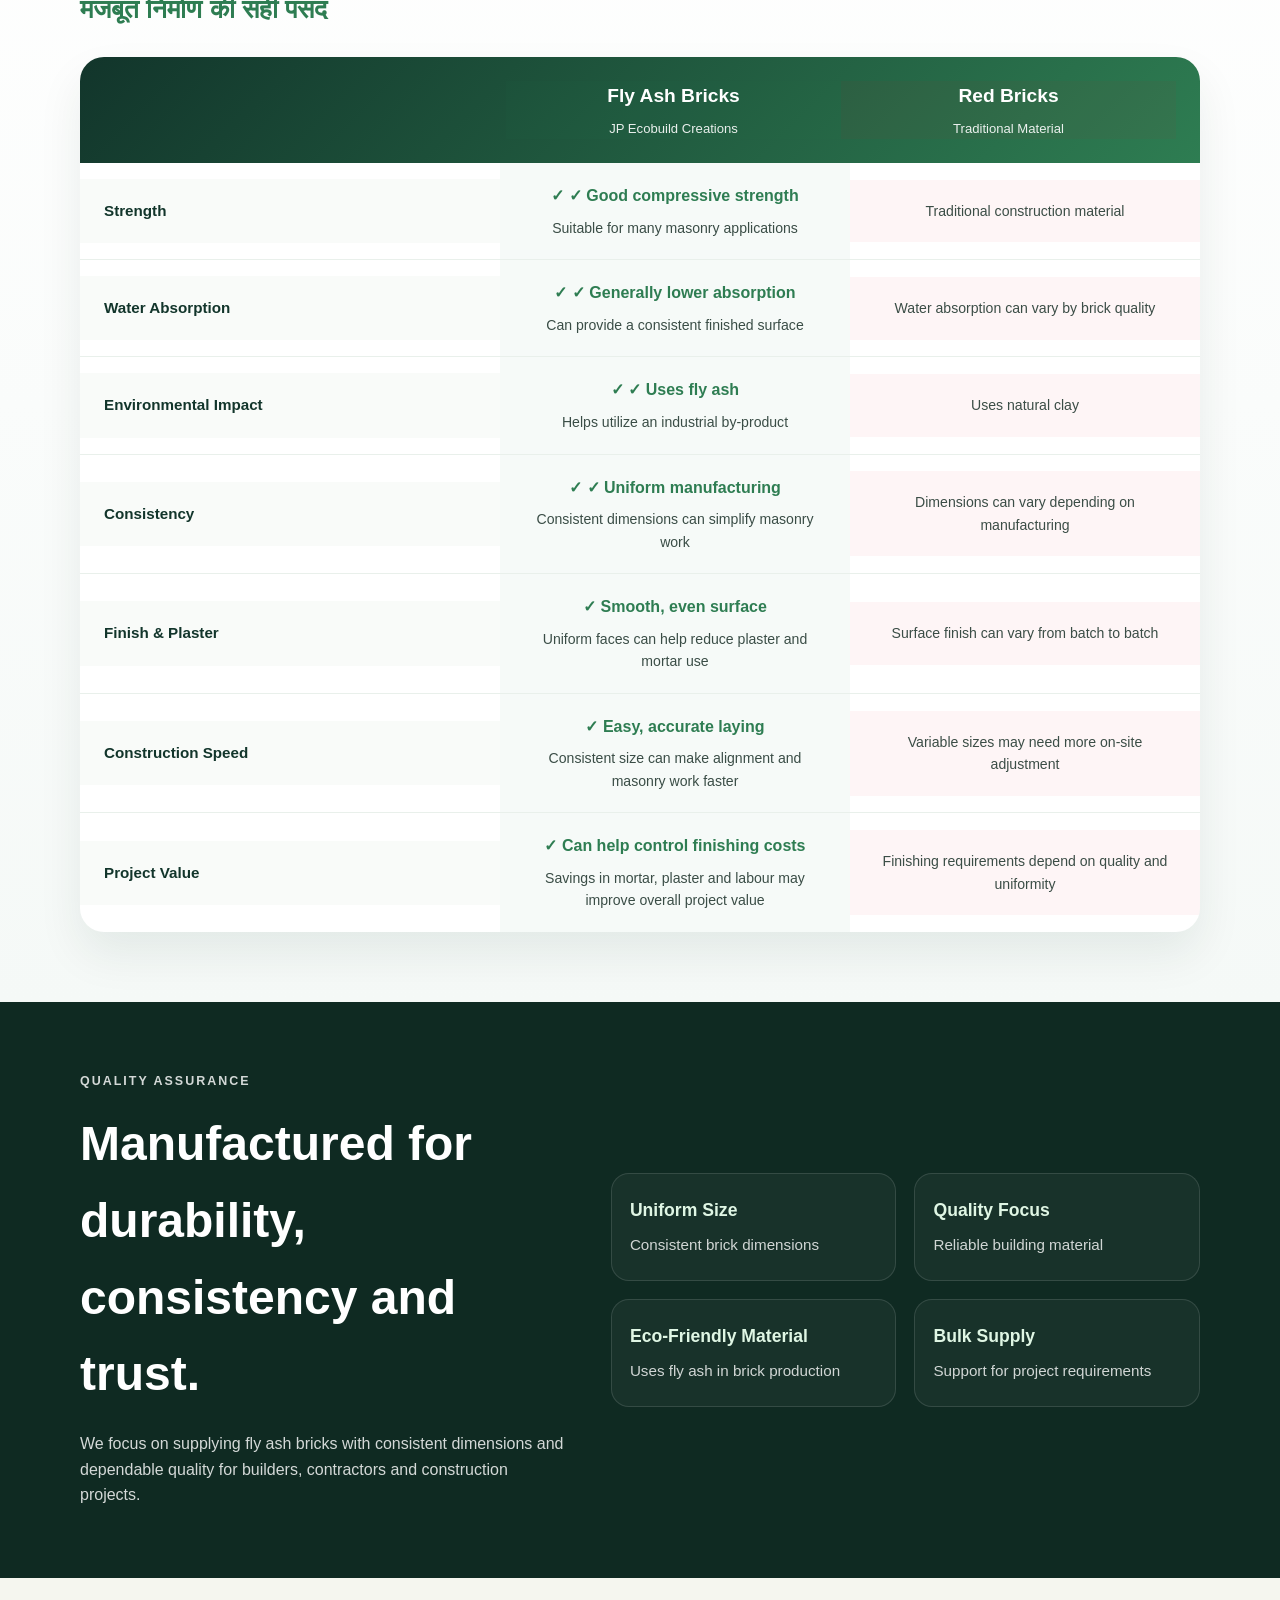
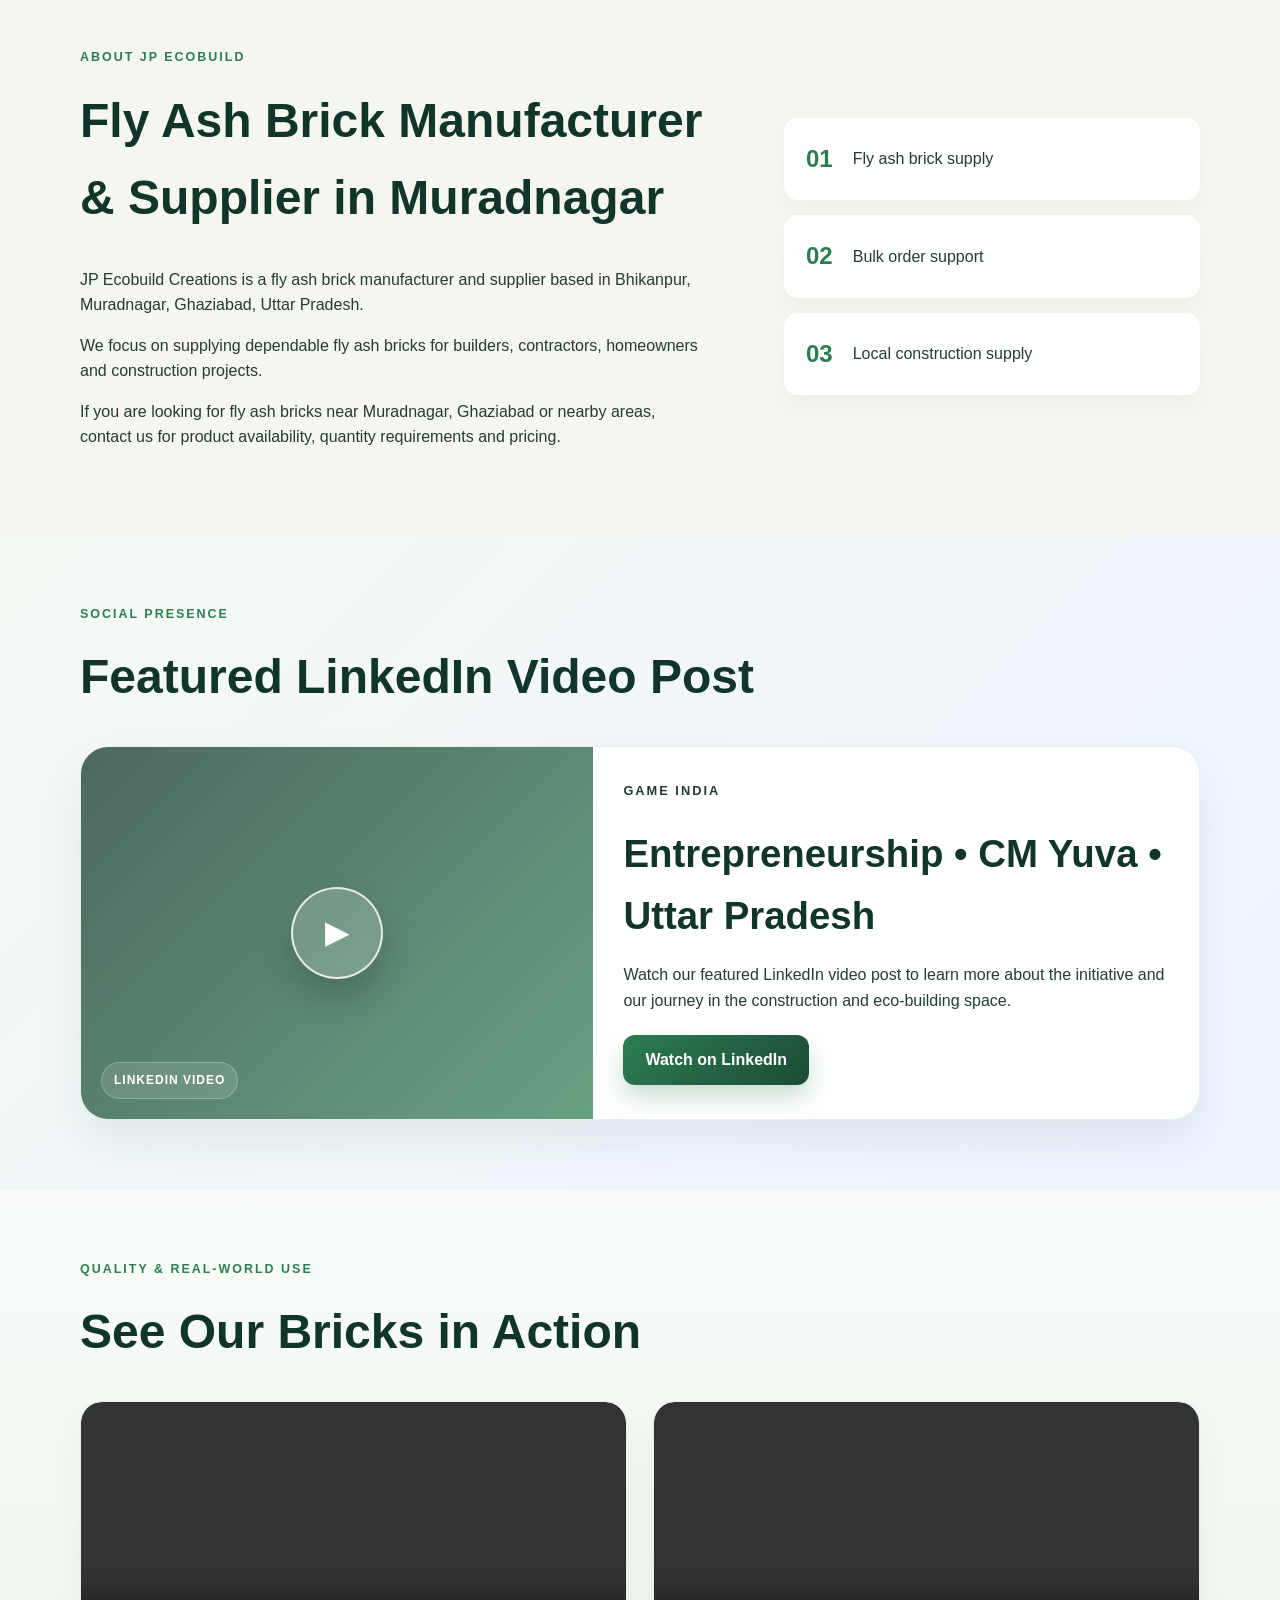
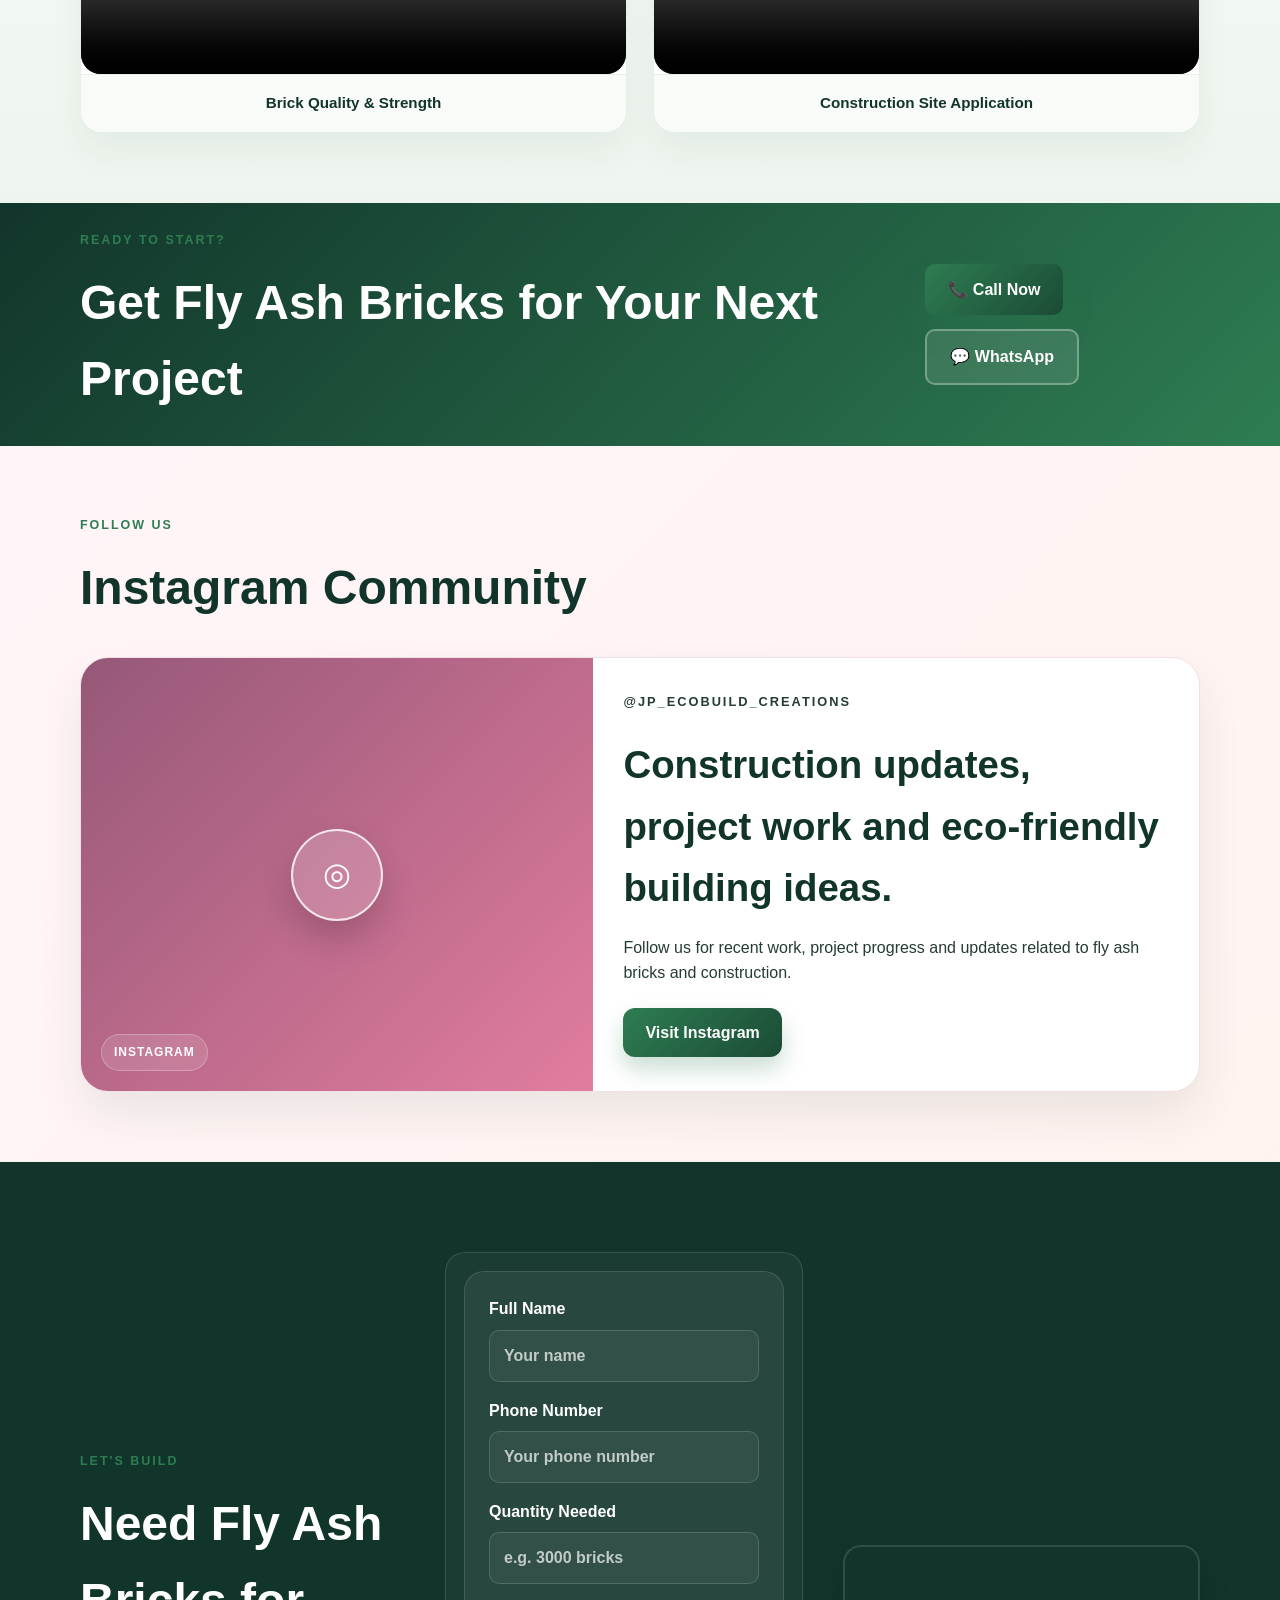
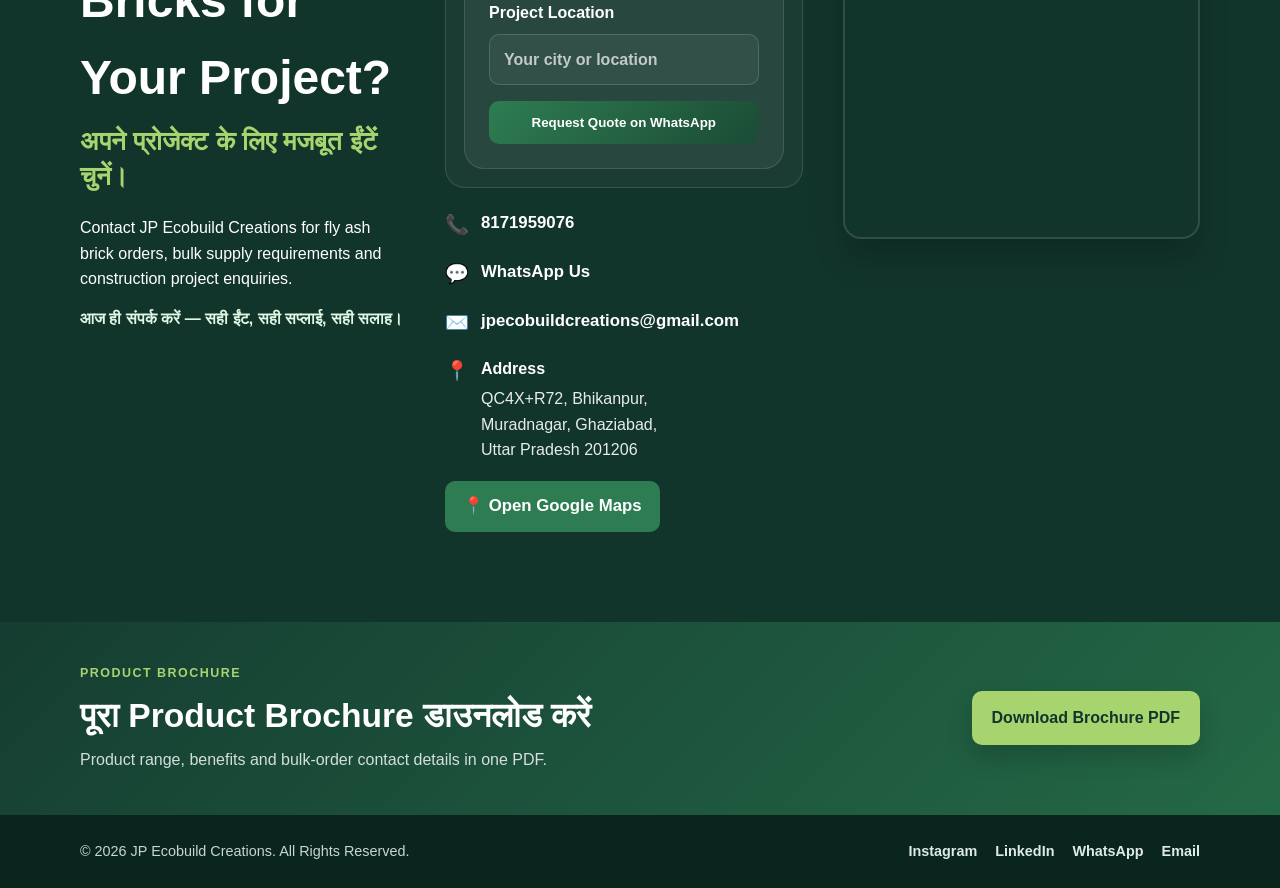
==== commit 15cd04a2: "Add AI Advisor section for fly ash bricks with chat functionality; implement backend logic for handl" ====
--- a/index.html
+++ b/index.html
@@ -78,6 +78,7 @@
         <a href="#home">Home</a>
         <a href="#products">Products</a>
         <a href="#brick-calculator">Calculator</a>
+        <a href="#brick-advisor">AI Advisor</a>
         <a href="#gallery">Gallery</a>
         <a href="#about">About</a>
         <a href="#contact">Contact</a>
@@ -421,6 +422,40 @@
 
     </div>
 
+  </section>
+
+
+  <!-- FLY ASH BRICK ADVISOR -->
+  <section id="brick-advisor" class="section brick-advisor-section">
+    <div class="container">
+      <div class="brick-advisor-heading">
+        <div>
+          <p class="eyebrow">FLY ASH BRICK ADVISOR</p>
+          <h2>Get answers about fly ash bricks</h2>
+          <p>Ask about choosing bricks, estimating quantities, or planning a bulk order.</p>
+        </div>
+        <span class="advisor-status">AI assistant</span>
+      </div>
+
+      <div class="brick-chat">
+        <div id="brickChatMessages" class="brick-chat-messages" role="log" aria-live="polite" aria-relevant="additions">
+          <p class="brick-chat-message assistant">Hello! I can help with fly ash brick selection, quantity planning, and ordering. What are you building?</p>
+        </div>
+        <div class="brick-chat-prompts" aria-label="Suggested questions">
+          <button type="button" data-prompt="What should I consider when choosing fly ash bricks for a house?">Choosing bricks</button>
+          <button type="button" data-prompt="What information do you need to estimate fly ash brick quantity?">Estimate quantity</button>
+          <button type="button" data-prompt="How can I request a bulk fly ash brick quote in Muradnagar?">Bulk order</button>
+        </div>
+        <form id="brickChatForm" class="brick-chat-form">
+          <label class="visually-hidden" for="brickChatInput">Ask about fly ash bricks</label>
+          <textarea id="brickChatInput" name="message" rows="2" maxlength="1200" placeholder="Ask a question about fly ash bricks..." required></textarea>
+          <button id="brickChatSend" type="submit" aria-label="Send message" title="Send message">
+            <span aria-hidden="true">↑</span>
+          </button>
+        </form>
+        <p id="brickChatStatus" class="brick-chat-status">Answers are limited to fly ash bricks. For current prices and availability, contact JP Ecobuild.</p>
+      </div>
+    </div>
   </section>
 
 
@@ -1328,6 +1363,10 @@
 
   </footer>
 
+  <nav class="mobile-contact-bar" aria-label="Quick contact">
+    <a class="mobile-contact-call" href="tel:+918171959076">Call Now</a>
+    <a class="mobile-contact-whatsapp" href="https://wa.me/918171959076" target="_blank" rel="noopener">WhatsApp</a>
+  </nav>
 
   <!-- WHATSAPP QUOTE FORM SCRIPT -->
   <script>
@@ -1394,6 +1433,8 @@
     });
   </script>
 
+  <script src="scripts/brick-chat.js" defer></script>
+
 </body>
 
 </html>
--- a/style.css
+++ b/style.css
@@ -633,6 +633,162 @@
   background: var(--green-dark);
 }
 
+/* FLY ASH BRICK ADVISOR */
+
+.brick-advisor-section {
+  background: #fff;
+}
+
+.brick-advisor-heading {
+  display: flex;
+  align-items: flex-end;
+  justify-content: space-between;
+  gap: 24px;
+  margin-bottom: 24px;
+}
+
+.brick-advisor-heading h2 {
+  margin-bottom: 8px;
+}
+
+.brick-advisor-heading > div > p:last-child {
+  max-width: 620px;
+}
+
+.advisor-status {
+  flex: 0 0 auto;
+  padding: 7px 10px;
+  border: 1px solid #cfe0d2;
+  border-radius: 6px;
+  color: var(--green-dark);
+  font-size: 0.82rem;
+  font-weight: 700;
+}
+
+.brick-chat {
+  max-width: 820px;
+  border: 1px solid #dce9df;
+  border-radius: 8px;
+  background: #f8fbf8;
+  box-shadow: 0 16px 36px rgba(18,53,43,0.07);
+}
+
+.brick-chat-messages {
+  display: flex;
+  min-height: 190px;
+  max-height: 360px;
+  flex-direction: column;
+  gap: 12px;
+  overflow-y: auto;
+  padding: 22px;
+}
+
+.brick-chat-message {
+  max-width: min(680px, 92%);
+  padding: 12px 14px;
+  border-radius: 8px;
+  white-space: pre-wrap;
+}
+
+.brick-chat-message.assistant {
+  align-self: flex-start;
+  background: #eaf3eb;
+  color: var(--dark);
+}
+
+.brick-chat-message.user {
+  align-self: flex-end;
+  background: var(--dark);
+  color: #fff;
+}
+
+.brick-chat-prompts {
+  display: flex;
+  gap: 8px;
+  overflow-x: auto;
+  padding: 0 22px 16px;
+}
+
+.brick-chat-prompts button {
+  flex: 0 0 auto;
+  padding: 8px 11px;
+  border: 1px solid #cfe0d2;
+  border-radius: 6px;
+  background: #fff;
+  color: var(--green-dark);
+  cursor: pointer;
+  font: inherit;
+  font-size: 0.86rem;
+}
+
+.brick-chat-prompts button:hover {
+  border-color: var(--green);
+  background: #f1f7f1;
+}
+
+.brick-chat-form {
+  display: flex;
+  align-items: flex-end;
+  gap: 10px;
+  margin: 0 16px;
+  padding: 10px;
+  border: 1px solid #cfe0d2;
+  border-radius: 8px;
+  background: #fff;
+}
+
+.brick-chat-form textarea {
+  width: 100%;
+  min-height: 48px;
+  max-height: 140px;
+  resize: vertical;
+  border: 0;
+  outline: 0;
+  color: var(--text);
+  font: inherit;
+}
+
+.brick-chat-form button {
+  display: grid;
+  width: 42px;
+  height: 42px;
+  flex: 0 0 auto;
+  place-items: center;
+  border: 0;
+  border-radius: 6px;
+  background: var(--green);
+  color: #fff;
+  cursor: pointer;
+  font-size: 1.5rem;
+  line-height: 1;
+}
+
+.brick-chat-form button:disabled {
+  cursor: wait;
+  opacity: 0.6;
+}
+
+.brick-chat-status {
+  min-height: 38px;
+  padding: 10px 22px 14px;
+  color: #52665c;
+  font-size: 0.82rem;
+}
+
+.brick-chat-status[data-state="error"] {
+  color: #a12d26;
+}
+
+.visually-hidden {
+  position: absolute;
+  width: 1px;
+  height: 1px;
+  overflow: hidden;
+  clip: rect(0, 0, 0, 0);
+  white-space: nowrap;
+  clip-path: inset(50%);
+}
+
 /* LOCAL SEO PAGES */
 
 .local-pages-section {
@@ -1491,9 +1647,51 @@
   background: #c0e587;
 }
 
+.mobile-contact-bar {
+  display: none;
+}
+
 @media (max-width: 520px) {
+  body {
+    padding-bottom: calc(70px + env(safe-area-inset-bottom));
+  }
+
   .whatsapp {
     display: none;
+  }
+
+  .mobile-contact-bar {
+    position: fixed;
+    right: 0;
+    bottom: 0;
+    left: 0;
+    z-index: 1100;
+    display: grid;
+    grid-template-columns: repeat(2, minmax(0, 1fr));
+    gap: 10px;
+    padding: 10px 4% calc(10px + env(safe-area-inset-bottom));
+    background: rgba(18, 53, 43, 0.97);
+    box-shadow: 0 -5px 18px rgba(18, 53, 43, 0.16);
+  }
+
+  .mobile-contact-bar a {
+    display: flex;
+    min-height: 46px;
+    align-items: center;
+    justify-content: center;
+    border-radius: 8px;
+    font-weight: 700;
+    text-decoration: none;
+  }
+
+  .mobile-contact-call {
+    background: white;
+    color: var(--dark);
+  }
+
+  .mobile-contact-whatsapp {
+    background: #25d366;
+    color: #12352b;
   }
 
   nav a {
@@ -1519,6 +1717,30 @@
     grid-column: auto;
   }
 
+  .brick-advisor-heading {
+    align-items: flex-start;
+    flex-direction: column;
+  }
+
+  .brick-chat-messages {
+    min-height: 160px;
+    padding: 16px;
+  }
+
+  .brick-chat-prompts {
+    padding-right: 16px;
+    padding-left: 16px;
+  }
+
+  .brick-chat-form {
+    margin: 0 10px;
+  }
+
+  .brick-chat-status {
+    padding-right: 16px;
+    padding-left: 16px;
+  }
+
   .hero-image-card img {
     height: 350px;
   }
